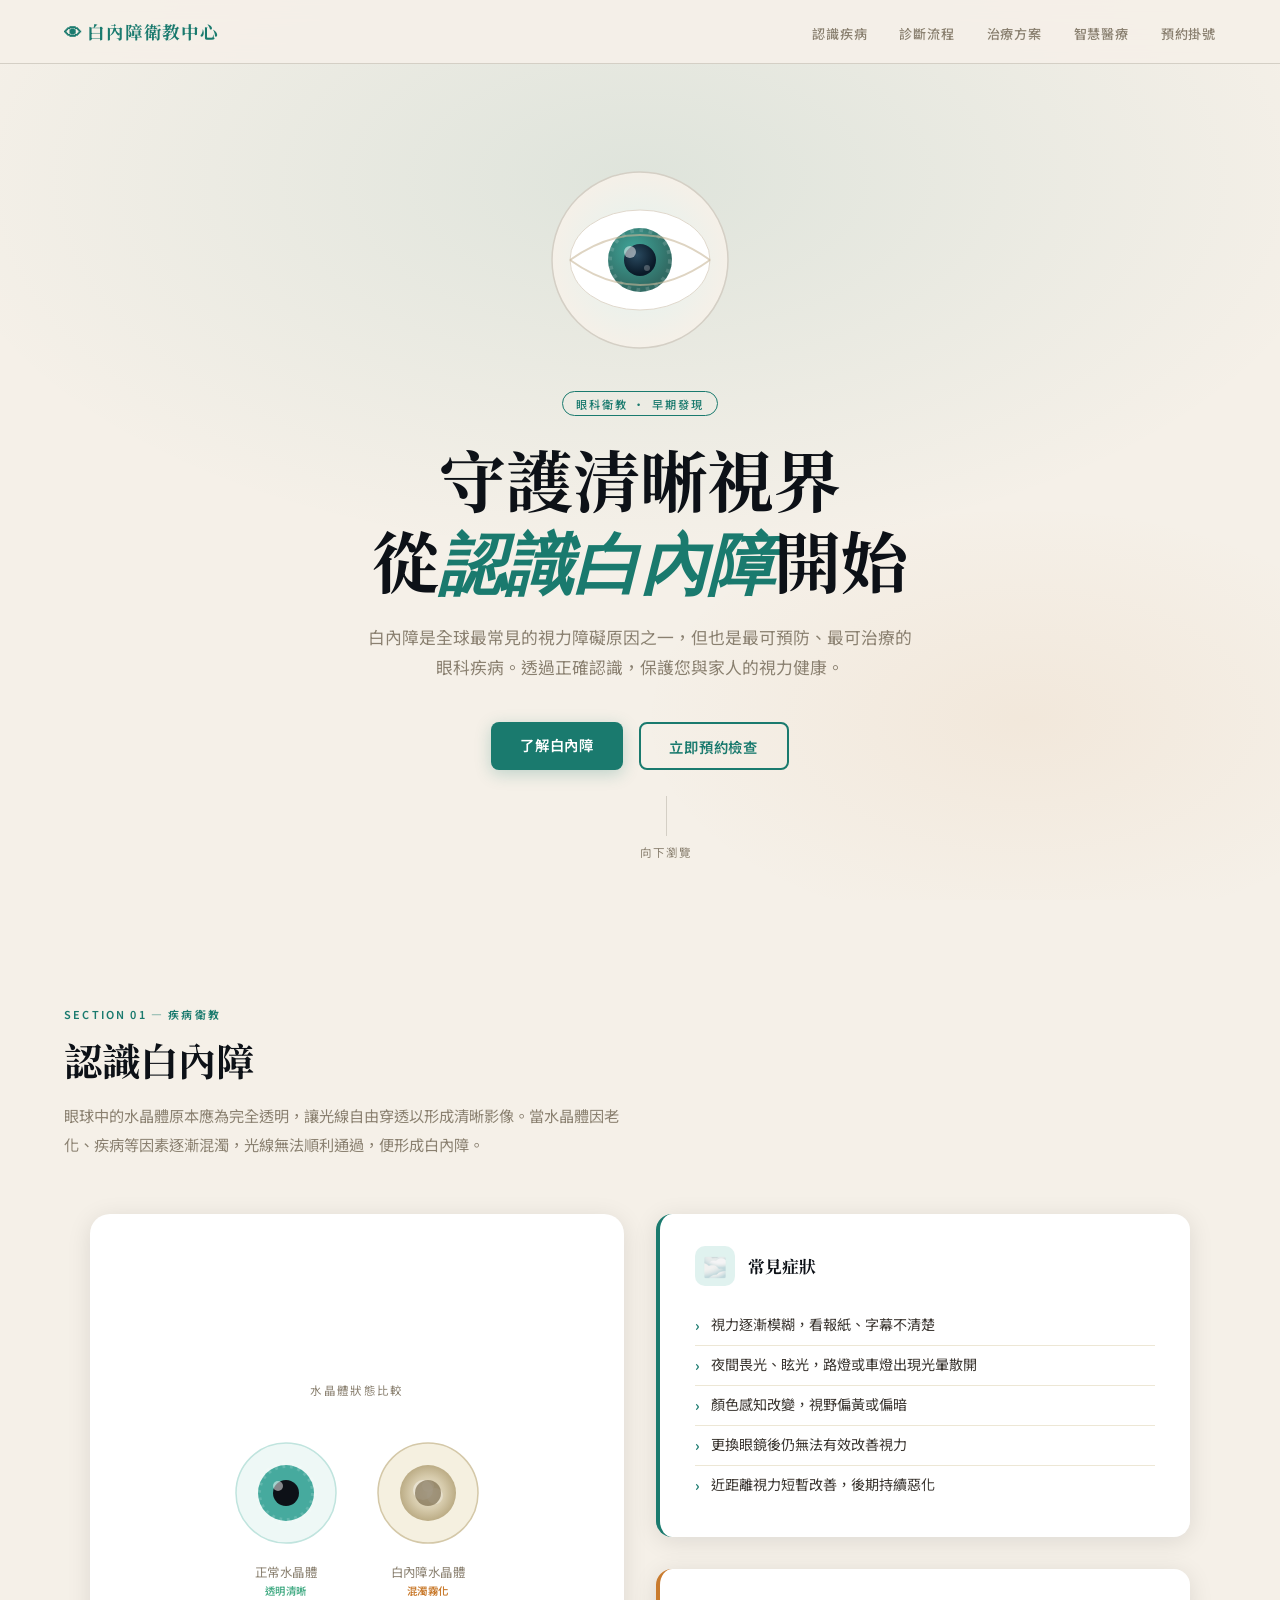
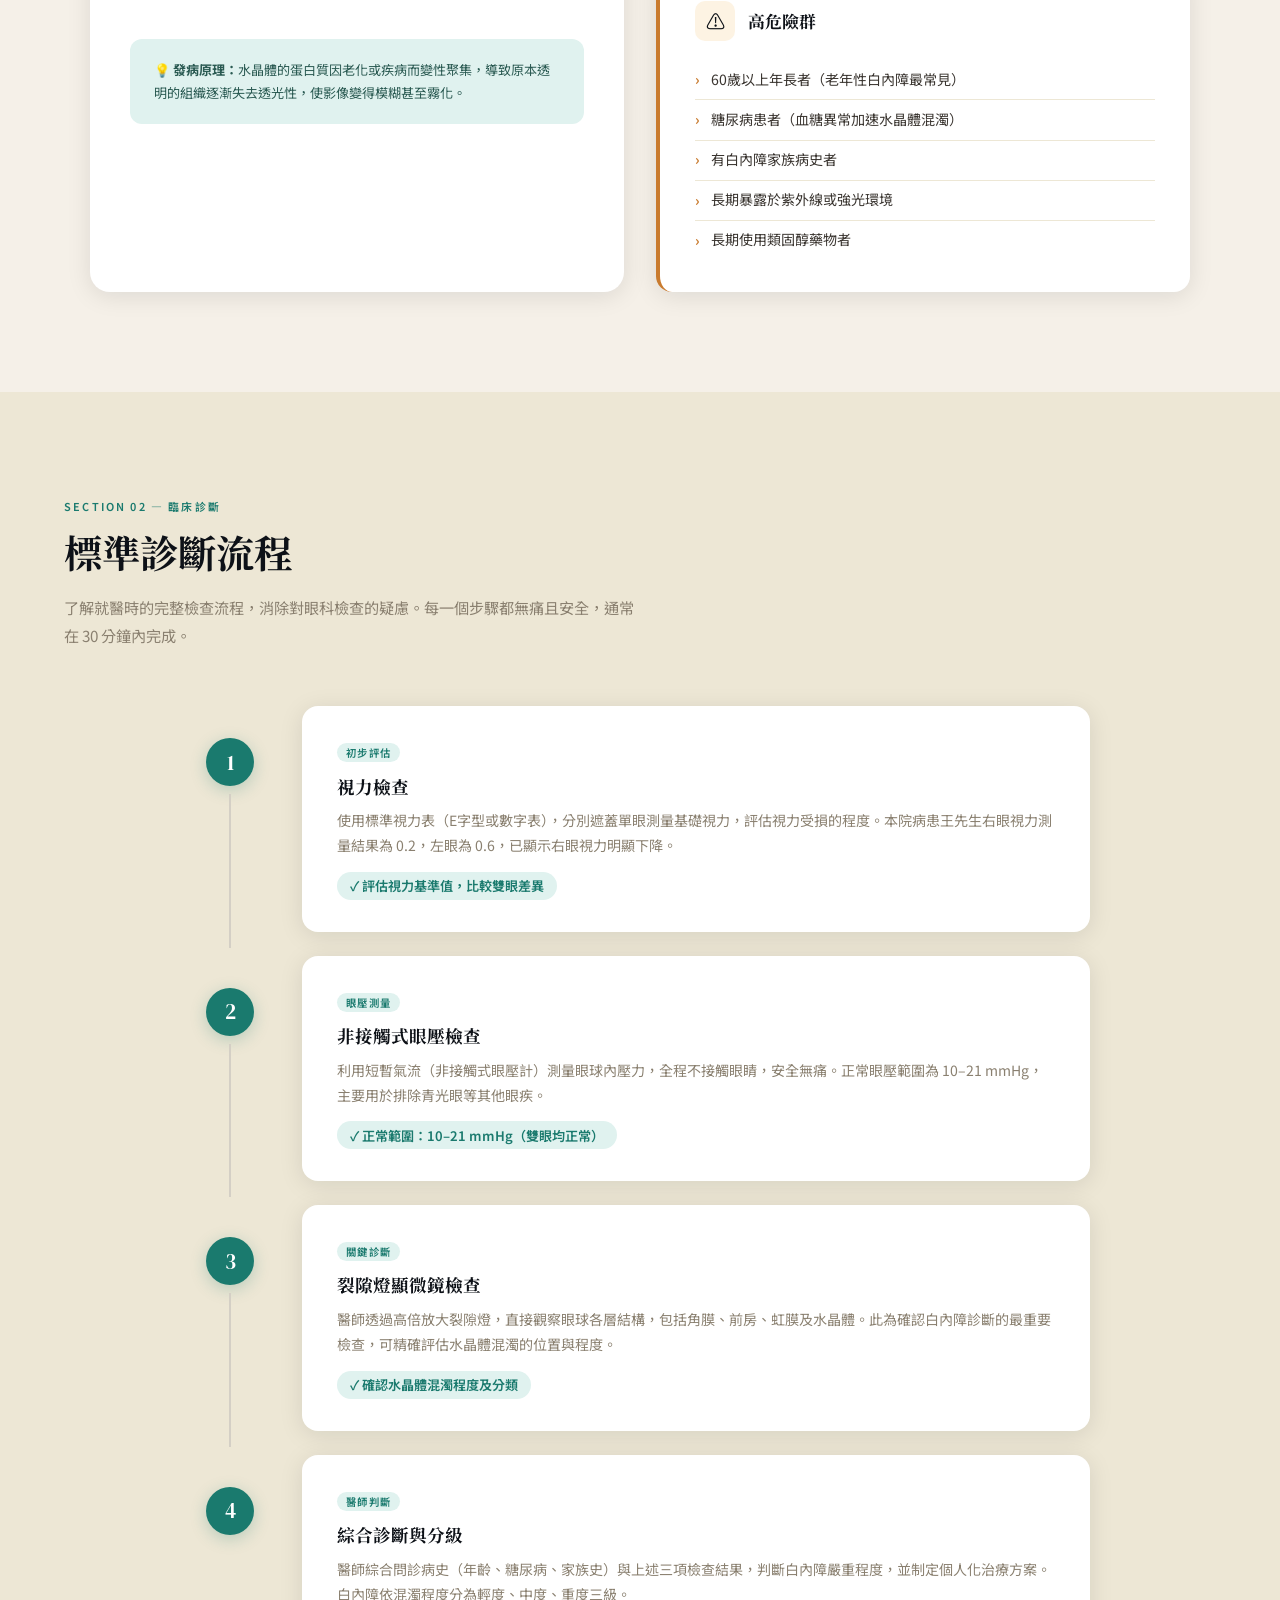
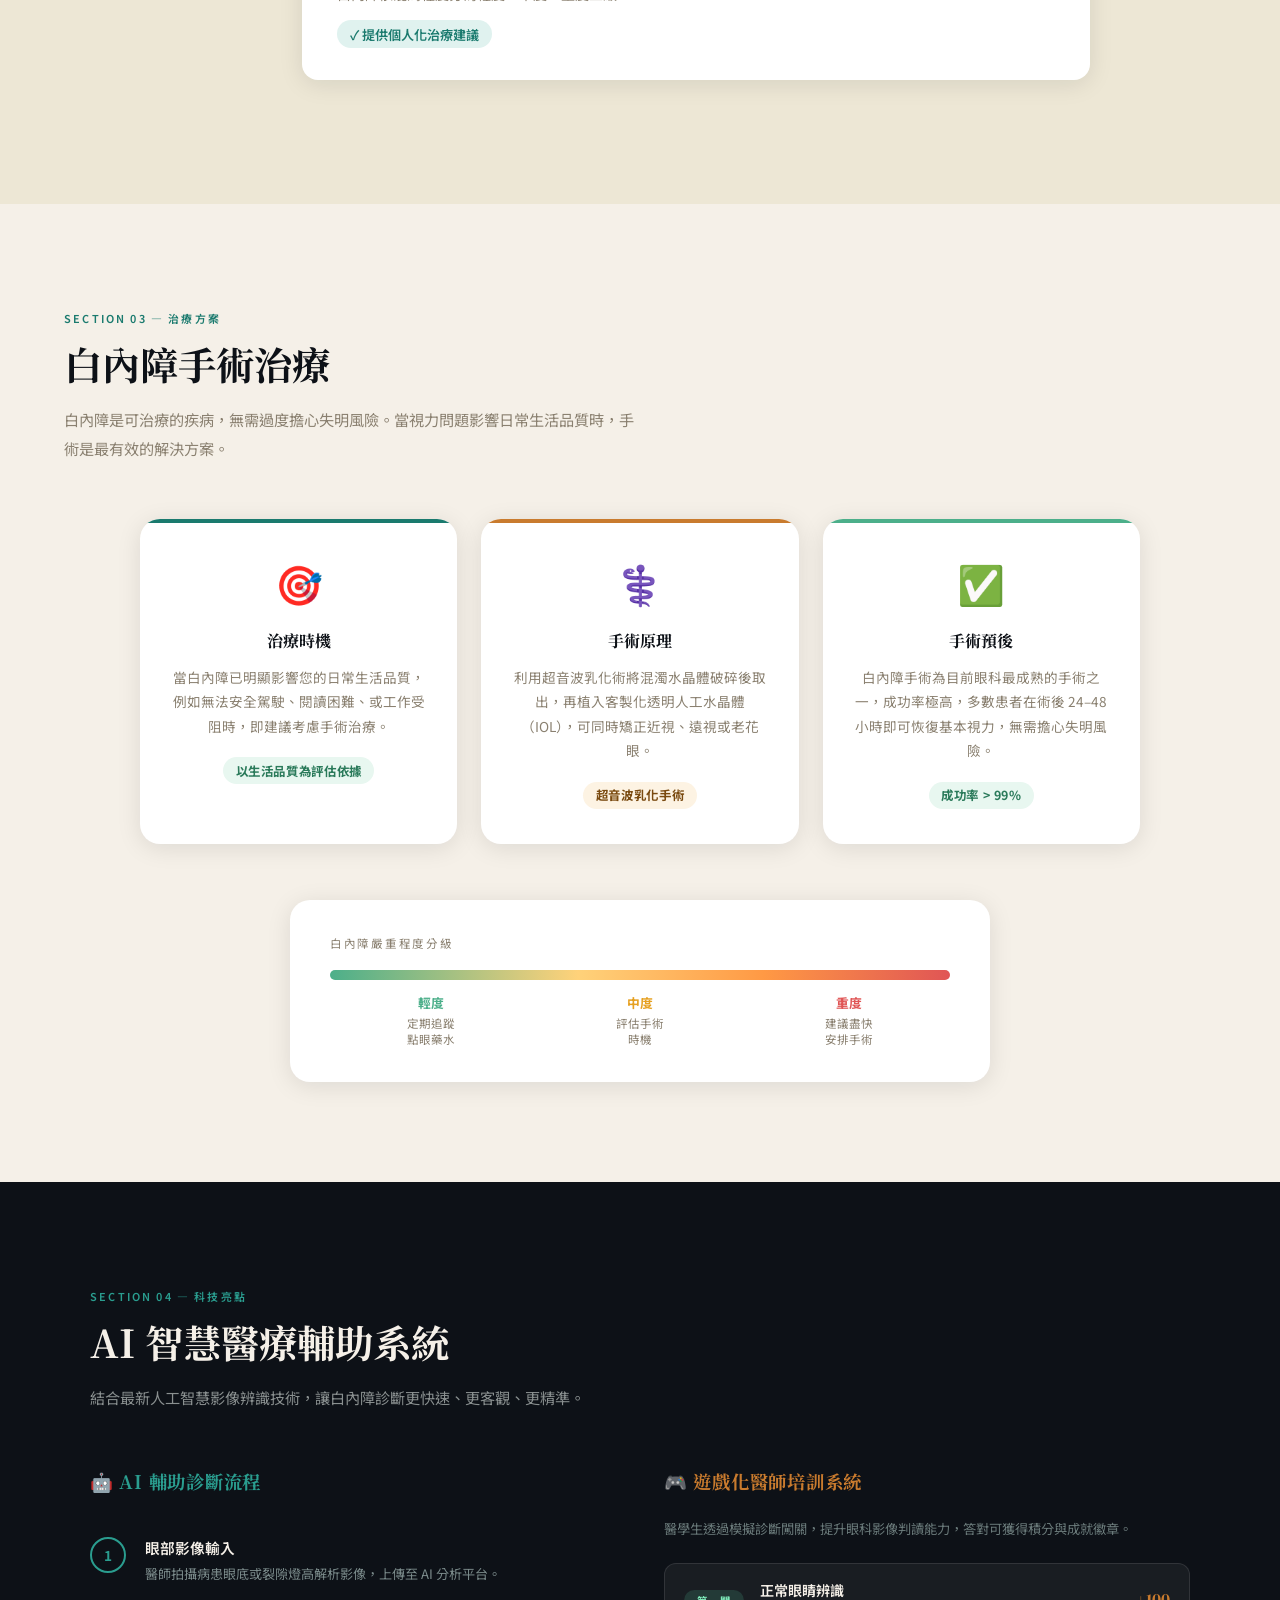
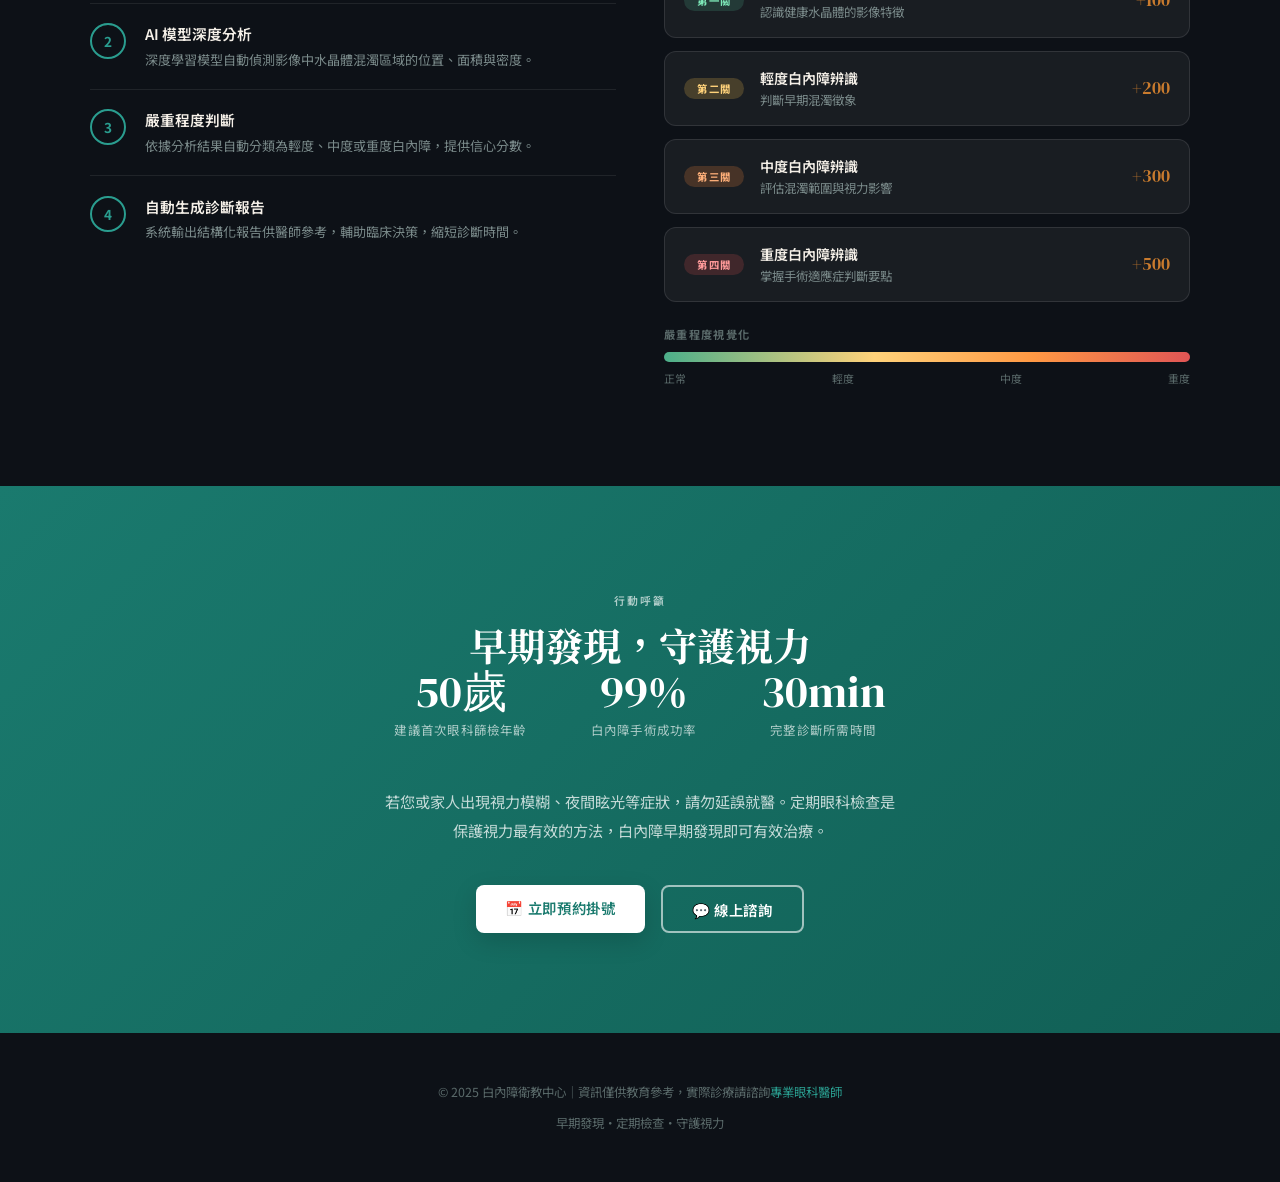
==== index.html @ 3c9b4378 "Create index.html" ====
<!DOCTYPE html>
<html lang="zh-TW">
<head>
<meta charset="UTF-8">
<meta name="viewport" content="width=device-width, initial-scale=1.0">
<title>白內障衛教中心 — 守護您的視界</title>
<link href="https://fonts.googleapis.com/css2?family=Noto+Serif+TC:wght@300;400;600;700&family=Noto+Sans+TC:wght@300;400;500;700&family=DM+Serif+Display:ital@0;1&display=swap" rel="stylesheet">
<style>
  :root {
    --ink: #0d1117;
    --paper: #f5f0e8;
    --cream: #ede7d5;
    --teal: #1a7a6e;
    --teal-light: #2a9d8f;
    --teal-pale: #e0f2ef;
    --amber: #c97b2e;
    --amber-pale: #fdf3e3;
    --red-soft: #c0392b;
    --gray-mid: #8a8070;
    --gray-light: #d4cfc5;
    --white: #ffffff;
    --shadow: 0 4px 24px rgba(13,17,23,0.10);
    --shadow-lg: 0 12px 48px rgba(13,17,23,0.14);
  }

  *, *::before, *::after { box-sizing: border-box; margin: 0; padding: 0; }

  html { scroll-behavior: smooth; }

  body {
    font-family: 'Noto Sans TC', sans-serif;
    background: var(--paper);
    color: var(--ink);
    overflow-x: hidden;
  }

  /* ─── NAV ─────────────────────────────── */
  nav {
    position: fixed; top: 0; left: 0; right: 0; z-index: 100;
    background: rgba(245,240,232,0.95);
    backdrop-filter: blur(12px);
    border-bottom: 1px solid var(--gray-light);
    padding: 0 5vw;
    display: flex; align-items: center; justify-content: space-between;
    height: 64px;
  }
  .nav-logo {
    font-family: 'Noto Serif TC', serif;
    font-size: 1.1rem; font-weight: 700;
    color: var(--teal);
    letter-spacing: 0.04em;
  }
  .nav-links { display: flex; gap: 2rem; list-style: none; }
  .nav-links a {
    font-size: 0.82rem; font-weight: 500;
    color: var(--gray-mid); text-decoration: none;
    letter-spacing: 0.06em;
    transition: color 0.2s;
  }
  .nav-links a:hover { color: var(--teal); }

  /* ─── HERO ─────────────────────────────── */
  .hero {
    min-height: 100vh;
    display: grid; place-items: center;
    text-align: center;
    padding: 120px 5vw 80px;
    position: relative;
    overflow: hidden;
  }
  .hero-bg {
    position: absolute; inset: 0;
    background:
      radial-gradient(ellipse 80% 60% at 50% 20%, rgba(26,122,110,0.10) 0%, transparent 70%),
      radial-gradient(ellipse 50% 40% at 80% 80%, rgba(201,123,46,0.07) 0%, transparent 60%);
  }
  .hero-eye {
    width: 180px; height: 180px;
    border-radius: 50%;
    margin: 0 auto 2.5rem;
    position: relative;
    animation: float 4s ease-in-out infinite;
  }
  .hero-eye svg { width: 100%; height: 100%; }
  @keyframes float {
    0%, 100% { transform: translateY(0); }
    50% { transform: translateY(-12px); }
  }
  .hero-tag {
    display: inline-block;
    font-size: 0.7rem; letter-spacing: 0.18em; font-weight: 500;
    color: var(--teal); text-transform: uppercase;
    border: 1px solid var(--teal);
    border-radius: 100px;
    padding: 0.3em 1.2em;
    margin-bottom: 1.4rem;
    animation: fadeUp 0.8s ease both;
  }
  .hero h1 {
    font-family: 'Noto Serif TC', serif;
    font-size: clamp(2.4rem, 6vw, 4.2rem);
    font-weight: 700; line-height: 1.2;
    color: var(--ink);
    animation: fadeUp 0.9s 0.1s ease both;
    margin-bottom: 1rem;
  }
  .hero h1 em {
    font-style: italic;
    color: var(--teal);
    font-family: 'DM Serif Display', serif;
  }
  .hero p {
    max-width: 560px; margin: 0 auto 2.5rem;
    font-size: 1.05rem; color: var(--gray-mid); line-height: 1.8;
    animation: fadeUp 1s 0.2s ease both;
  }
  .hero-cta {
    display: flex; gap: 1rem; justify-content: center; flex-wrap: wrap;
    animation: fadeUp 1.1s 0.3s ease both;
  }
  .btn-primary {
    background: var(--teal); color: var(--white);
    padding: 0.8em 2em; border-radius: 8px;
    font-size: 0.9rem; font-weight: 600; letter-spacing: 0.05em;
    text-decoration: none; border: none; cursor: pointer;
    transition: background 0.2s, transform 0.2s, box-shadow 0.2s;
    box-shadow: 0 4px 16px rgba(26,122,110,0.25);
  }
  .btn-primary:hover { background: var(--teal-light); transform: translateY(-2px); box-shadow: 0 8px 24px rgba(26,122,110,0.30); }
  .btn-outline {
    background: transparent; color: var(--teal);
    padding: 0.8em 2em; border-radius: 8px;
    font-size: 0.9rem; font-weight: 600; letter-spacing: 0.05em;
    text-decoration: none; border: 2px solid var(--teal); cursor: pointer;
    transition: all 0.2s;
  }
  .btn-outline:hover { background: var(--teal-pale); }

  .hero-scroll {
    position: absolute; bottom: 2.5rem; left: 50%; transform: translateX(-50%);
    display: flex; flex-direction: column; align-items: center; gap: 0.5rem;
    color: var(--gray-mid); font-size: 0.72rem; letter-spacing: 0.1em;
    animation: fadeUp 1.2s 0.5s ease both;
  }
  .scroll-line {
    width: 1px; height: 40px; background: var(--gray-light);
    animation: scrollPulse 1.8s ease-in-out infinite;
  }
  @keyframes scrollPulse {
    0%, 100% { opacity: 0.3; }
    50% { opacity: 1; }
  }

  @keyframes fadeUp {
    from { opacity: 0; transform: translateY(24px); }
    to { opacity: 1; transform: translateY(0); }
  }

  /* ─── SECTIONS ─────────────────────────── */
  section { padding: 100px 5vw; }

  .section-header {
    margin-bottom: 3.5rem;
  }
  .section-eyebrow {
    display: inline-block;
    font-size: 0.68rem; letter-spacing: 0.2em; font-weight: 600;
    color: var(--teal); text-transform: uppercase;
    margin-bottom: 0.8rem;
  }
  .section-title {
    font-family: 'Noto Serif TC', serif;
    font-size: clamp(1.6rem, 3.5vw, 2.4rem);
    font-weight: 700; line-height: 1.3;
    color: var(--ink);
    margin-bottom: 1rem;
  }
  .section-desc {
    font-size: 0.95rem; color: var(--gray-mid); line-height: 1.9;
    max-width: 580px;
  }

  /* ─── 1. DISEASE EDUCATION ─────────────── */
  #disease { background: var(--paper); }
  
  .disease-grid {
    display: grid;
    grid-template-columns: 1fr 1fr;
    gap: 2rem;
    max-width: 1100px;
    margin: 0 auto;
  }

  .disease-visual {
    background: var(--white);
    border-radius: 20px;
    padding: 2.5rem;
    box-shadow: var(--shadow);
    display: flex; flex-direction: column;
    align-items: center; justify-content: center;
    text-align: center;
    grid-row: span 2;
  }
  .eye-comparison {
    display: flex; gap: 2rem; margin: 1.5rem 0;
    flex-wrap: wrap; justify-content: center;
  }
  .eye-item { text-align: center; }
  .eye-item p {
    font-size: 0.78rem; color: var(--gray-mid);
    margin-top: 0.6rem; letter-spacing: 0.04em;
  }

  .info-card {
    background: var(--white);
    border-radius: 16px;
    padding: 2rem 2.2rem;
    box-shadow: var(--shadow);
    border-left: 4px solid var(--teal);
  }
  .info-card.amber { border-left-color: var(--amber); }
  .info-card.red { border-left-color: #e06b6b; }

  .info-card-header {
    display: flex; align-items: center; gap: 0.8rem;
    margin-bottom: 1.2rem;
  }
  .info-icon {
    width: 40px; height: 40px; border-radius: 10px;
    display: grid; place-items: center;
    background: var(--teal-pale);
    font-size: 1.2rem;
    flex-shrink: 0;
  }
  .info-icon.amber { background: var(--amber-pale); }
  .info-icon.red { background: #fdeaea; }

  .info-card h3 {
    font-family: 'Noto Serif TC', serif;
    font-size: 1.05rem; font-weight: 700;
    color: var(--ink);
  }
  .info-list { list-style: none; }
  .info-list li {
    font-size: 0.88rem; line-height: 1.7; color: #3a3530;
    padding: 0.45rem 0;
    border-bottom: 1px solid var(--cream);
    display: flex; align-items: flex-start; gap: 0.7rem;
  }
  .info-list li:last-child { border-bottom: none; }
  .info-list li::before {
    content: '›';
    color: var(--teal); font-weight: 700; flex-shrink: 0; margin-top: 0.05rem;
  }
  .info-card.amber .info-list li::before { color: var(--amber); }
  .info-card.red .info-list li::before { color: #e06b6b; }

  /* ─── 2. DIAGNOSIS ─────────────────────── */
  #diagnosis { background: var(--cream); }

  .steps-container {
    max-width: 900px; margin: 0 auto;
    display: flex; flex-direction: column; gap: 0;
  }
  .step-row {
    display: grid; grid-template-columns: 80px 1fr;
    gap: 0 2rem; align-items: stretch;
  }
  .step-left {
    display: flex; flex-direction: column; align-items: center;
    padding-top: 2rem;
  }
  .step-num {
    width: 48px; height: 48px; border-radius: 50%;
    background: var(--teal); color: var(--white);
    font-family: 'DM Serif Display', serif;
    font-size: 1.3rem;
    display: grid; place-items: center;
    flex-shrink: 0;
    box-shadow: 0 4px 16px rgba(26,122,110,0.25);
  }
  .step-line {
    width: 2px; flex: 1;
    background: var(--gray-light);
    margin: 8px 0;
  }
  .step-row:last-child .step-line { display: none; }
  .step-content {
    background: var(--white);
    border-radius: 16px;
    padding: 2rem 2.2rem;
    margin-bottom: 1.5rem;
    box-shadow: var(--shadow);
    transition: transform 0.25s, box-shadow 0.25s;
  }
  .step-content:hover { transform: translateX(6px); box-shadow: var(--shadow-lg); }
  .step-tag {
    font-size: 0.65rem; letter-spacing: 0.15em; text-transform: uppercase;
    font-weight: 600; color: var(--teal);
    background: var(--teal-pale);
    padding: 0.2em 0.8em; border-radius: 100px;
    display: inline-block; margin-bottom: 0.7rem;
  }
  .step-content h3 {
    font-family: 'Noto Serif TC', serif;
    font-size: 1.1rem; font-weight: 700; margin-bottom: 0.6rem;
  }
  .step-content p {
    font-size: 0.88rem; color: var(--gray-mid); line-height: 1.8;
  }
  .step-result {
    display: inline-flex; align-items: center; gap: 0.5rem;
    margin-top: 0.8rem;
    font-size: 0.82rem; font-weight: 600;
    color: var(--teal);
    background: var(--teal-pale); padding: 0.35em 1em; border-radius: 100px;
  }

  /* ─── 3. TREATMENT ─────────────────────── */
  #treatment { background: var(--paper); }

  .treatment-grid {
    display: grid;
    grid-template-columns: 1fr 1fr 1fr;
    gap: 1.5rem;
    max-width: 1000px; margin: 0 auto;
  }
  .treat-card {
    background: var(--white);
    border-radius: 20px;
    padding: 2.2rem 2rem;
    box-shadow: var(--shadow);
    text-align: center;
    transition: transform 0.25s, box-shadow 0.25s;
    position: relative; overflow: hidden;
  }
  .treat-card::before {
    content: '';
    position: absolute; top: 0; left: 0; right: 0; height: 4px;
    background: var(--teal);
  }
  .treat-card:nth-child(2)::before { background: var(--amber); }
  .treat-card:nth-child(3)::before { background: #4caf8a; }
  .treat-card:hover { transform: translateY(-6px); box-shadow: var(--shadow-lg); }
  .treat-icon { font-size: 2.4rem; margin-bottom: 1.2rem; }
  .treat-card h3 {
    font-family: 'Noto Serif TC', serif;
    font-size: 1rem; font-weight: 700; margin-bottom: 0.8rem;
  }
  .treat-card p {
    font-size: 0.85rem; color: var(--gray-mid); line-height: 1.8;
  }
  .success-badge {
    display: inline-block;
    margin-top: 1.2rem;
    background: #e8f7f0; color: #2a7a5a;
    font-size: 0.78rem; font-weight: 700; letter-spacing: 0.05em;
    padding: 0.35em 1em; border-radius: 100px;
  }

  /* ─── 4. AI TECH ────────────────────────── */
  #ai { background: var(--ink); color: var(--paper); }
  #ai .section-eyebrow { color: var(--teal-light); }
  #ai .section-title { color: var(--paper); }
  #ai .section-desc { color: #8a9090; }

  .ai-layout {
    max-width: 1100px; margin: 0 auto;
    display: grid; grid-template-columns: 1fr 1fr; gap: 3rem; align-items: start;
  }

  .ai-flow { }
  .ai-flow h3 {
    font-family: 'Noto Serif TC', serif;
    font-size: 1.15rem; color: var(--teal-light);
    margin-bottom: 1.5rem; letter-spacing: 0.04em;
  }
  .flow-steps { display: flex; flex-direction: column; gap: 0; }
  .flow-step {
    display: flex; align-items: flex-start; gap: 1.2rem;
    padding: 1.2rem 0;
    border-bottom: 1px solid rgba(255,255,255,0.08);
    position: relative;
  }
  .flow-step:last-child { border-bottom: none; }
  .flow-num {
    width: 36px; height: 36px; border-radius: 50%;
    border: 2px solid var(--teal-light);
    color: var(--teal-light); font-weight: 700; font-size: 0.85rem;
    display: grid; place-items: center; flex-shrink: 0;
  }
  .flow-text h4 {
    font-size: 0.92rem; font-weight: 600; color: var(--paper);
    margin-bottom: 0.3rem;
  }
  .flow-text p {
    font-size: 0.82rem; color: #7a8a8a; line-height: 1.6;
  }

  .ai-game { }
  .ai-game h3 {
    font-family: 'Noto Serif TC', serif;
    font-size: 1.15rem; color: var(--amber);
    margin-bottom: 1.5rem; letter-spacing: 0.04em;
  }
  .game-levels {
    display: flex; flex-direction: column; gap: 0.8rem;
  }
  .game-level {
    display: flex; align-items: center; gap: 1rem;
    background: rgba(255,255,255,0.05);
    border: 1px solid rgba(255,255,255,0.10);
    border-radius: 12px; padding: 1rem 1.2rem;
    transition: background 0.2s, border-color 0.2s;
    cursor: default;
  }
  .game-level:hover { background: rgba(255,255,255,0.09); border-color: rgba(255,255,255,0.18); }
  .level-badge {
    font-size: 0.65rem; letter-spacing: 0.12em; text-transform: uppercase;
    font-weight: 700; padding: 0.3em 0.8em; border-radius: 100px;
    flex-shrink: 0; min-width: 60px; text-align: center;
  }
  .lv1 { background: rgba(76,175,138,0.2); color: #7de8b8; }
  .lv2 { background: rgba(255,200,80,0.2); color: #ffd27a; }
  .lv3 { background: rgba(255,140,60,0.2); color: #ffb07a; }
  .lv4 { background: rgba(220,80,80,0.2); color: #ff9a9a; }
  .level-info h4 {
    font-size: 0.88rem; font-weight: 600; color: var(--paper); margin-bottom: 0.2rem;
  }
  .level-info p { font-size: 0.78rem; color: #7a8a8a; }
  .level-score {
    margin-left: auto;
    font-family: 'DM Serif Display', serif;
    font-size: 1.1rem; color: var(--amber);
  }

  /* Severity bar visual */
  .severity-bar-wrap { margin-top: 1.5rem; }
  .severity-bar-wrap h4 {
    font-size: 0.78rem; letter-spacing: 0.12em; color: #6a7a7a;
    text-transform: uppercase; margin-bottom: 0.8rem;
  }
  .severity-bar {
    height: 10px; border-radius: 100px;
    background: linear-gradient(to right, #4caf8a 0%, #ffd27a 40%, #ff9944 70%, #e05555 100%);
    position: relative; margin-bottom: 0.5rem;
  }
  .severity-labels {
    display: flex; justify-content: space-between;
    font-size: 0.68rem; color: #5a6a6a;
  }

  /* ─── CTA ────────────────────────────────── */
  #cta {
    background: linear-gradient(135deg, var(--teal) 0%, #115f55 100%);
    color: var(--white); text-align: center;
    padding: 100px 5vw;
  }
  #cta .section-eyebrow { color: rgba(255,255,255,0.65); }
  #cta .section-title { color: var(--white); }
  #cta .section-title,
  #cta .section-header { margin-bottom: 0; text-align: center; }
  #cta p { color: rgba(255,255,255,0.75); margin: 1.2rem auto 2.5rem; max-width: 520px; line-height: 1.9; font-size: 0.95rem; }
  #cta .btn-primary { background: var(--white); color: var(--teal); box-shadow: 0 8px 24px rgba(0,0,0,0.15); }
  #cta .btn-primary:hover { background: var(--cream); transform: translateY(-3px); }
  #cta .btn-outline { border-color: rgba(255,255,255,0.6); color: var(--white); }
  #cta .btn-outline:hover { background: rgba(255,255,255,0.12); }

  .cta-stats {
    display: flex; justify-content: center; gap: 4rem;
    margin-bottom: 3rem; flex-wrap: wrap;
  }
  .stat { text-align: center; }
  .stat-num {
    font-family: 'DM Serif Display', serif;
    font-size: 2.8rem; line-height: 1;
    color: var(--white); margin-bottom: 0.4rem;
  }
  .stat-label { font-size: 0.78rem; letter-spacing: 0.1em; color: rgba(255,255,255,0.65); }

  /* ─── FOOTER ─────────────────────────────── */
  footer {
    background: var(--ink); color: #5a6a6a;
    padding: 3rem 5vw;
    text-align: center; font-size: 0.78rem; line-height: 1.8;
  }
  footer span { color: var(--teal-light); }

  /* ─── RESPONSIVE ─────────────────────────── */
  @media (max-width: 900px) {
    .disease-grid { grid-template-columns: 1fr; }
    .disease-visual { grid-row: span 1; }
    .treatment-grid { grid-template-columns: 1fr 1fr; }
    .ai-layout { grid-template-columns: 1fr; }
  }
  @media (max-width: 600px) {
    nav { padding: 0 4vw; }
    .nav-links { display: none; }
    section { padding: 70px 5vw; }
    .treatment-grid { grid-template-columns: 1fr; }
    .step-row { grid-template-columns: 56px 1fr; }
    .cta-stats { gap: 2.5rem; }
    .stat-num { font-size: 2.2rem; }
  }

  /* ─── SCROLL REVEAL ─────────────────────── */
  .reveal {
    opacity: 0; transform: translateY(30px);
    transition: opacity 0.7s ease, transform 0.7s ease;
  }
  .reveal.visible { opacity: 1; transform: translateY(0); }
  .reveal-delay-1 { transition-delay: 0.1s; }
  .reveal-delay-2 { transition-delay: 0.2s; }
  .reveal-delay-3 { transition-delay: 0.3s; }
  .reveal-delay-4 { transition-delay: 0.4s; }
</style>
</head>
<body>

<!-- NAV -->
<nav>
  <div class="nav-logo">👁 白內障衛教中心</div>
  <ul class="nav-links">
    <li><a href="#disease">認識疾病</a></li>
    <li><a href="#diagnosis">診斷流程</a></li>
    <li><a href="#treatment">治療方案</a></li>
    <li><a href="#ai">智慧醫療</a></li>
    <li><a href="#cta">預約掛號</a></li>
  </ul>
</nav>

<!-- HERO -->
<section class="hero" id="home">
  <div class="hero-bg"></div>
  <div style="position:relative; z-index:1;">
    <div class="hero-eye">
      <svg viewBox="0 0 180 180" xmlns="http://www.w3.org/2000/svg">
        <defs>
          <radialGradient id="eyeGlow" cx="50%" cy="50%" r="50%">
            <stop offset="0%" stop-color="#e0f2ef"/>
            <stop offset="100%" stop-color="#f5f0e8"/>
          </radialGradient>
          <radialGradient id="pupilGrad" cx="40%" cy="35%" r="60%">
            <stop offset="0%" stop-color="#2a4a60"/>
            <stop offset="100%" stop-color="#0a1a28"/>
          </radialGradient>
          <radialGradient id="irisGrad" cx="40%" cy="35%" r="60%">
            <stop offset="0%" stop-color="#2a9d8f"/>
            <stop offset="100%" stop-color="#1a5a52"/>
          </radialGradient>
          <filter id="softBlur"><feGaussianBlur in="SourceGraphic" stdDeviation="2"/></filter>
        </defs>
        <circle cx="90" cy="90" r="88" fill="url(#eyeGlow)" stroke="#d4cfc5" stroke-width="1.5"/>
        <ellipse cx="90" cy="90" rx="70" ry="50" fill="white" stroke="#e0d8cc" stroke-width="1"/>
        <!-- iris -->
        <circle cx="90" cy="90" r="32" fill="url(#irisGrad)" opacity="0.9"/>
        <!-- iris detail -->
        <circle cx="90" cy="90" r="32" fill="none" stroke="rgba(255,255,255,0.15)" stroke-width="8" stroke-dasharray="4 6"/>
        <!-- pupil -->
        <circle cx="90" cy="90" r="16" fill="url(#pupilGrad)"/>
        <!-- highlight -->
        <circle cx="80" cy="82" r="6" fill="white" opacity="0.5"/>
        <circle cx="97" cy="98" r="3" fill="white" opacity="0.25"/>
        <!-- eyelid lines -->
        <path d="M20 90 Q90 40 160 90" fill="none" stroke="#c8b89a" stroke-width="2" opacity="0.6"/>
        <path d="M20 90 Q90 140 160 90" fill="none" stroke="#c8b89a" stroke-width="2" opacity="0.6"/>
      </svg>
    </div>
    <div class="hero-tag">眼科衛教 · 早期發現</div>
    <h1>守護清晰視界<br>從<em>認識白內障</em>開始</h1>
    <p>白內障是全球最常見的視力障礙原因之一，但也是最可預防、最可治療的眼科疾病。透過正確認識，保護您與家人的視力健康。</p>
    <div class="hero-cta">
      <a href="#disease" class="btn-primary">了解白內障</a>
      <a href="#cta" class="btn-outline">立即預約檢查</a>
    </div>
  </div>
  <div class="hero-scroll">
    <div class="scroll-line"></div>
    <span>向下瀏覽</span>
  </div>
</section>

<!-- 1. DISEASE EDUCATION -->
<section id="disease">
  <div class="section-header reveal">
    <div class="section-eyebrow">Section 01 — 疾病衛教</div>
    <h2 class="section-title">認識白內障</h2>
    <p class="section-desc">眼球中的水晶體原本應為完全透明，讓光線自由穿透以形成清晰影像。當水晶體因老化、疾病等因素逐漸混濁，光線無法順利通過，便形成白內障。</p>
  </div>

  <div class="disease-grid">
    <!-- Visual -->
    <div class="disease-visual reveal">
      <p style="font-size:0.72rem;letter-spacing:0.12em;text-transform:uppercase;color:var(--gray-mid);margin-bottom:1rem;">水晶體狀態比較</p>
      <div class="eye-comparison">
        <!-- Normal eye -->
        <div class="eye-item">
          <svg width="110" height="110" viewBox="0 0 110 110" xmlns="http://www.w3.org/2000/svg">
            <circle cx="55" cy="55" r="50" fill="#eef8f6" stroke="#c0e4de" stroke-width="1.5"/>
            <circle cx="55" cy="55" r="28" fill="#2a9d8f" opacity="0.85"/>
            <circle cx="55" cy="55" r="28" fill="none" stroke="rgba(255,255,255,0.15)" stroke-width="6" stroke-dasharray="3 5"/>
            <circle cx="55" cy="55" r="13" fill="#0d1117"/>
            <circle cx="47" cy="48" r="5" fill="white" opacity="0.5"/>
          </svg>
          <p>正常水晶體<br><small style="color:#4caf8a;font-weight:600;">透明清晰</small></p>
        </div>
        <!-- Cataract eye -->
        <div class="eye-item">
          <svg width="110" height="110" viewBox="0 0 110 110" xmlns="http://www.w3.org/2000/svg">
            <defs>
              <radialGradient id="catGrad" cx="50%" cy="50%" r="50%">
                <stop offset="0%" stop-color="#f0ead8"/>
                <stop offset="60%" stop-color="#d4c8a8"/>
                <stop offset="100%" stop-color="#b8a880"/>
              </radialGradient>
            </defs>
            <circle cx="55" cy="55" r="50" fill="#f5f0e0" stroke="#d4c8a8" stroke-width="1.5"/>
            <circle cx="55" cy="55" r="28" fill="url(#catGrad)" opacity="0.95"/>
            <!-- clouding texture -->
            <circle cx="50" cy="52" r="10" fill="white" opacity="0.4"/>
            <circle cx="62" cy="58" r="8" fill="white" opacity="0.3"/>
            <circle cx="55" cy="48" r="6" fill="white" opacity="0.35"/>
            <circle cx="55" cy="55" r="13" fill="#6a5a3a" opacity="0.6"/>
          </svg>
          <p>白內障水晶體<br><small style="color:#c97b2e;font-weight:600;">混濁霧化</small></p>
        </div>
      </div>
      <div style="background:var(--teal-pale);border-radius:12px;padding:1.2rem 1.5rem;margin-top:1rem;text-align:left;width:100%;">
        <p style="font-size:0.82rem;color:#2a5a52;line-height:1.8;">
          💡 <strong>發病原理：</strong>水晶體的蛋白質因老化或疾病而變性聚集，導致原本透明的組織逐漸失去透光性，使影像變得模糊甚至霧化。
        </p>
      </div>
    </div>

    <!-- Symptoms -->
    <div class="info-card reveal reveal-delay-1">
      <div class="info-card-header">
        <div class="info-icon">🌫️</div>
        <h3>常見症狀</h3>
      </div>
      <ul class="info-list">
        <li>視力逐漸模糊，看報紙、字幕不清楚</li>
        <li>夜間畏光、眩光，路燈或車燈出現光暈散開</li>
        <li>顏色感知改變，視野偏黃或偏暗</li>
        <li>更換眼鏡後仍無法有效改善視力</li>
        <li>近距離視力短暫改善，後期持續惡化</li>
      </ul>
    </div>

    <!-- Risk factors -->
    <div class="info-card amber reveal reveal-delay-2">
      <div class="info-card-header">
        <div class="info-icon amber">⚠️</div>
        <h3>高危險群</h3>
      </div>
      <ul class="info-list">
        <li>60歲以上年長者（老年性白內障最常見）</li>
        <li>糖尿病患者（血糖異常加速水晶體混濁）</li>
        <li>有白內障家族病史者</li>
        <li>長期暴露於紫外線或強光環境</li>
        <li>長期使用類固醇藥物者</li>
      </ul>
    </div>
  </div>
</section>

<!-- 2. DIAGNOSIS -->
<section id="diagnosis">
  <div class="section-header reveal">
    <div class="section-eyebrow">Section 02 — 臨床診斷</div>
    <h2 class="section-title">標準診斷流程</h2>
    <p class="section-desc">了解就醫時的完整檢查流程，消除對眼科檢查的疑慮。每一個步驟都無痛且安全，通常在 30 分鐘內完成。</p>
  </div>

  <div class="steps-container">
    <div class="step-row reveal">
      <div class="step-left">
        <div class="step-num">1</div>
        <div class="step-line"></div>
      </div>
      <div class="step-content">
        <span class="step-tag">初步評估</span>
        <h3>視力檢查</h3>
        <p>使用標準視力表（E字型或數字表），分別遮蓋單眼測量基礎視力，評估視力受損的程度。本院病患王先生右眼視力測量結果為 0.2，左眼為 0.6，已顯示右眼視力明顯下降。</p>
        <span class="step-result">✓ 評估視力基準值，比較雙眼差異</span>
      </div>
    </div>

    <div class="step-row reveal reveal-delay-1">
      <div class="step-left">
        <div class="step-num">2</div>
        <div class="step-line"></div>
      </div>
      <div class="step-content">
        <span class="step-tag">眼壓測量</span>
        <h3>非接觸式眼壓檢查</h3>
        <p>利用短暫氣流（非接觸式眼壓計）測量眼球內壓力，全程不接觸眼睛，安全無痛。正常眼壓範圍為 10–21 mmHg，主要用於排除青光眼等其他眼疾。</p>
        <span class="step-result">✓ 正常範圍：10–21 mmHg（雙眼均正常）</span>
      </div>
    </div>

    <div class="step-row reveal reveal-delay-2">
      <div class="step-left">
        <div class="step-num">3</div>
        <div class="step-line"></div>
      </div>
      <div class="step-content">
        <span class="step-tag">關鍵診斷</span>
        <h3>裂隙燈顯微鏡檢查</h3>
        <p>醫師透過高倍放大裂隙燈，直接觀察眼球各層結構，包括角膜、前房、虹膜及水晶體。此為確認白內障診斷的最重要檢查，可精確評估水晶體混濁的位置與程度。</p>
        <span class="step-result">✓ 確認水晶體混濁程度及分類</span>
      </div>
    </div>

    <div class="step-row reveal reveal-delay-3">
      <div class="step-left">
        <div class="step-num">4</div>
        <div class="step-line"></div>
      </div>
      <div class="step-content">
        <span class="step-tag">醫師判斷</span>
        <h3>綜合診斷與分級</h3>
        <p>醫師綜合問診病史（年齡、糖尿病、家族史）與上述三項檢查結果，判斷白內障嚴重程度，並制定個人化治療方案。白內障依混濁程度分為輕度、中度、重度三級。</p>
        <span class="step-result">✓ 提供個人化治療建議</span>
      </div>
    </div>
  </div>
</section>

<!-- 3. TREATMENT -->
<section id="treatment">
  <div class="section-header reveal">
    <div class="section-eyebrow">Section 03 — 治療方案</div>
    <h2 class="section-title">白內障手術治療</h2>
    <p class="section-desc">白內障是可治療的疾病，無需過度擔心失明風險。當視力問題影響日常生活品質時，手術是最有效的解決方案。</p>
  </div>

  <div class="treatment-grid">
    <div class="treat-card reveal">
      <div class="treat-icon">🎯</div>
      <h3>治療時機</h3>
      <p>當白內障已明顯影響您的日常生活品質，例如無法安全駕駛、閱讀困難、或工作受阻時，即建議考慮手術治療。</p>
      <div class="success-badge">以生活品質為評估依據</div>
    </div>

    <div class="treat-card reveal reveal-delay-1">
      <div class="treat-icon">⚕️</div>
      <h3>手術原理</h3>
      <p>利用超音波乳化術將混濁水晶體破碎後取出，再植入客製化透明人工水晶體（IOL），可同時矯正近視、遠視或老花眼。</p>
      <div class="success-badge" style="background:#fdf3e3;color:#7a4a10;">超音波乳化手術</div>
    </div>

    <div class="treat-card reveal reveal-delay-2">
      <div class="treat-icon">✅</div>
      <h3>手術預後</h3>
      <p>白內障手術為目前眼科最成熟的手術之一，成功率極高，多數患者在術後 24–48 小時即可恢復基本視力，無需擔心失明風險。</p>
      <div class="success-badge">成功率 > 99%</div>
    </div>
  </div>

  <!-- Severity Scale -->
  <div style="max-width:700px;margin:3.5rem auto 0;background:var(--white);border-radius:20px;padding:2.2rem 2.5rem;box-shadow:var(--shadow);" class="reveal">
    <p style="font-size:0.72rem;letter-spacing:0.15em;text-transform:uppercase;color:var(--gray-mid);margin-bottom:1.2rem;">白內障嚴重程度分級</p>
    <div class="severity-bar"></div>
    <div style="display:flex;justify-content:space-between;margin-top:0.8rem;gap:0.5rem;">
      <div style="text-align:center;flex:1;">
        <div style="font-size:0.8rem;font-weight:700;color:#4caf8a;">輕度</div>
        <div style="font-size:0.72rem;color:var(--gray-mid);margin-top:0.2rem;">定期追蹤<br>點眼藥水</div>
      </div>
      <div style="text-align:center;flex:1;">
        <div style="font-size:0.8rem;font-weight:700;color:#e6a020;">中度</div>
        <div style="font-size:0.72rem;color:var(--gray-mid);margin-top:0.2rem;">評估手術<br>時機</div>
      </div>
      <div style="text-align:center;flex:1;">
        <div style="font-size:0.8rem;font-weight:700;color:#e05555;">重度</div>
        <div style="font-size:0.72rem;color:var(--gray-mid);margin-top:0.2rem;">建議盡快<br>安排手術</div>
      </div>
    </div>
  </div>
</section>

<!-- 4. AI TECH -->
<section id="ai">
  <div class="section-header reveal" style="max-width:1100px;margin:0 auto 3.5rem;">
    <div class="section-eyebrow">Section 04 — 科技亮點</div>
    <h2 class="section-title">AI 智慧醫療輔助系統</h2>
    <p class="section-desc">結合最新人工智慧影像辨識技術，讓白內障診斷更快速、更客觀、更精準。</p>
  </div>

  <div class="ai-layout">
    <!-- AI Flow -->
    <div class="ai-flow reveal">
      <h3>🤖 AI 輔助診斷流程</h3>
      <div class="flow-steps">
        <div class="flow-step">
          <div class="flow-num">1</div>
          <div class="flow-text">
            <h4>眼部影像輸入</h4>
            <p>醫師拍攝病患眼底或裂隙燈高解析影像，上傳至 AI 分析平台。</p>
          </div>
        </div>
        <div class="flow-step">
          <div class="flow-num">2</div>
          <div class="flow-text">
            <h4>AI 模型深度分析</h4>
            <p>深度學習模型自動偵測影像中水晶體混濁區域的位置、面積與密度。</p>
          </div>
        </div>
        <div class="flow-step">
          <div class="flow-num">3</div>
          <div class="flow-text">
            <h4>嚴重程度判斷</h4>
            <p>依據分析結果自動分類為輕度、中度或重度白內障，提供信心分數。</p>
          </div>
        </div>
        <div class="flow-step">
          <div class="flow-num">4</div>
          <div class="flow-text">
            <h4>自動生成診斷報告</h4>
            <p>系統輸出結構化報告供醫師參考，輔助臨床決策，縮短診斷時間。</p>
          </div>
        </div>
      </div>
    </div>

    <!-- Game Training -->
    <div class="ai-game reveal reveal-delay-2">
      <h3>🎮 遊戲化醫師培訓系統</h3>
      <p style="font-size:0.83rem;color:#6a7a7a;line-height:1.7;margin-bottom:1.4rem;">醫學生透過模擬診斷闖關，提升眼科影像判讀能力，答對可獲得積分與成就徽章。</p>
      <div class="game-levels">
        <div class="game-level">
          <span class="level-badge lv1">第一關</span>
          <div class="level-info">
            <h4>正常眼睛辨識</h4>
            <p>認識健康水晶體的影像特徵</p>
          </div>
          <div class="level-score">+100</div>
        </div>
        <div class="game-level">
          <span class="level-badge lv2">第二關</span>
          <div class="level-info">
            <h4>輕度白內障辨識</h4>
            <p>判斷早期混濁徵象</p>
          </div>
          <div class="level-score">+200</div>
        </div>
        <div class="game-level">
          <span class="level-badge lv3">第三關</span>
          <div class="level-info">
            <h4>中度白內障辨識</h4>
            <p>評估混濁範圍與視力影響</p>
          </div>
          <div class="level-score">+300</div>
        </div>
        <div class="game-level">
          <span class="level-badge lv4">第四關</span>
          <div class="level-info">
            <h4>重度白內障辨識</h4>
            <p>掌握手術適應症判斷要點</p>
          </div>
          <div class="level-score">+500</div>
        </div>
      </div>
      <div class="severity-bar-wrap" style="margin-top:1.5rem;">
        <h4 style="color:#5a6a6a;font-size:0.7rem;letter-spacing:0.12em;margin-bottom:0.6rem;">嚴重程度視覺化</h4>
        <div class="severity-bar"></div>
        <div class="severity-labels">
          <span>正常</span><span>輕度</span><span>中度</span><span>重度</span>
        </div>
      </div>
    </div>
  </div>
</section>

<!-- CTA -->
<section id="cta">
  <div class="section-header" style="text-align:center;">
    <div class="section-eyebrow">行動呼籲</div>
    <h2 class="section-title" style="color:white;">早期發現，守護視力</h2>
  </div>
  <div class="cta-stats">
    <div class="stat">
      <div class="stat-num">50歲</div>
      <div class="stat-label">建議首次眼科篩檢年齡</div>
    </div>
    <div class="stat">
      <div class="stat-num">99%</div>
      <div class="stat-label">白內障手術成功率</div>
    </div>
    <div class="stat">
      <div class="stat-num">30min</div>
      <div class="stat-label">完整診斷所需時間</div>
    </div>
  </div>
  <p>若您或家人出現視力模糊、夜間眩光等症狀，請勿延誤就醫。定期眼科檢查是保護視力最有效的方法，白內障早期發現即可有效治療。</p>
  <div class="hero-cta">
    <a href="#" class="btn-primary">📅 立即預約掛號</a>
    <a href="#" class="btn-outline">💬 線上諮詢</a>
  </div>
</section>

<!-- FOOTER -->
<footer>
  <p>© 2025 白內障衛教中心｜資訊僅供教育參考，實際診療請諮詢<span>專業眼科醫師</span></p>
  <p style="margin-top:0.5rem;">早期發現・定期檢查・守護視力</p>
</footer>

<script>
  // Scroll reveal
  const observer = new IntersectionObserver((entries) => {
    entries.forEach(e => {
      if (e.isIntersecting) {
        e.target.classList.add('visible');
      }
    });
  }, { threshold: 0.12 });
  document.querySelectorAll('.reveal').forEach(el => observer.observe(el));
</script>
</body>
</html>
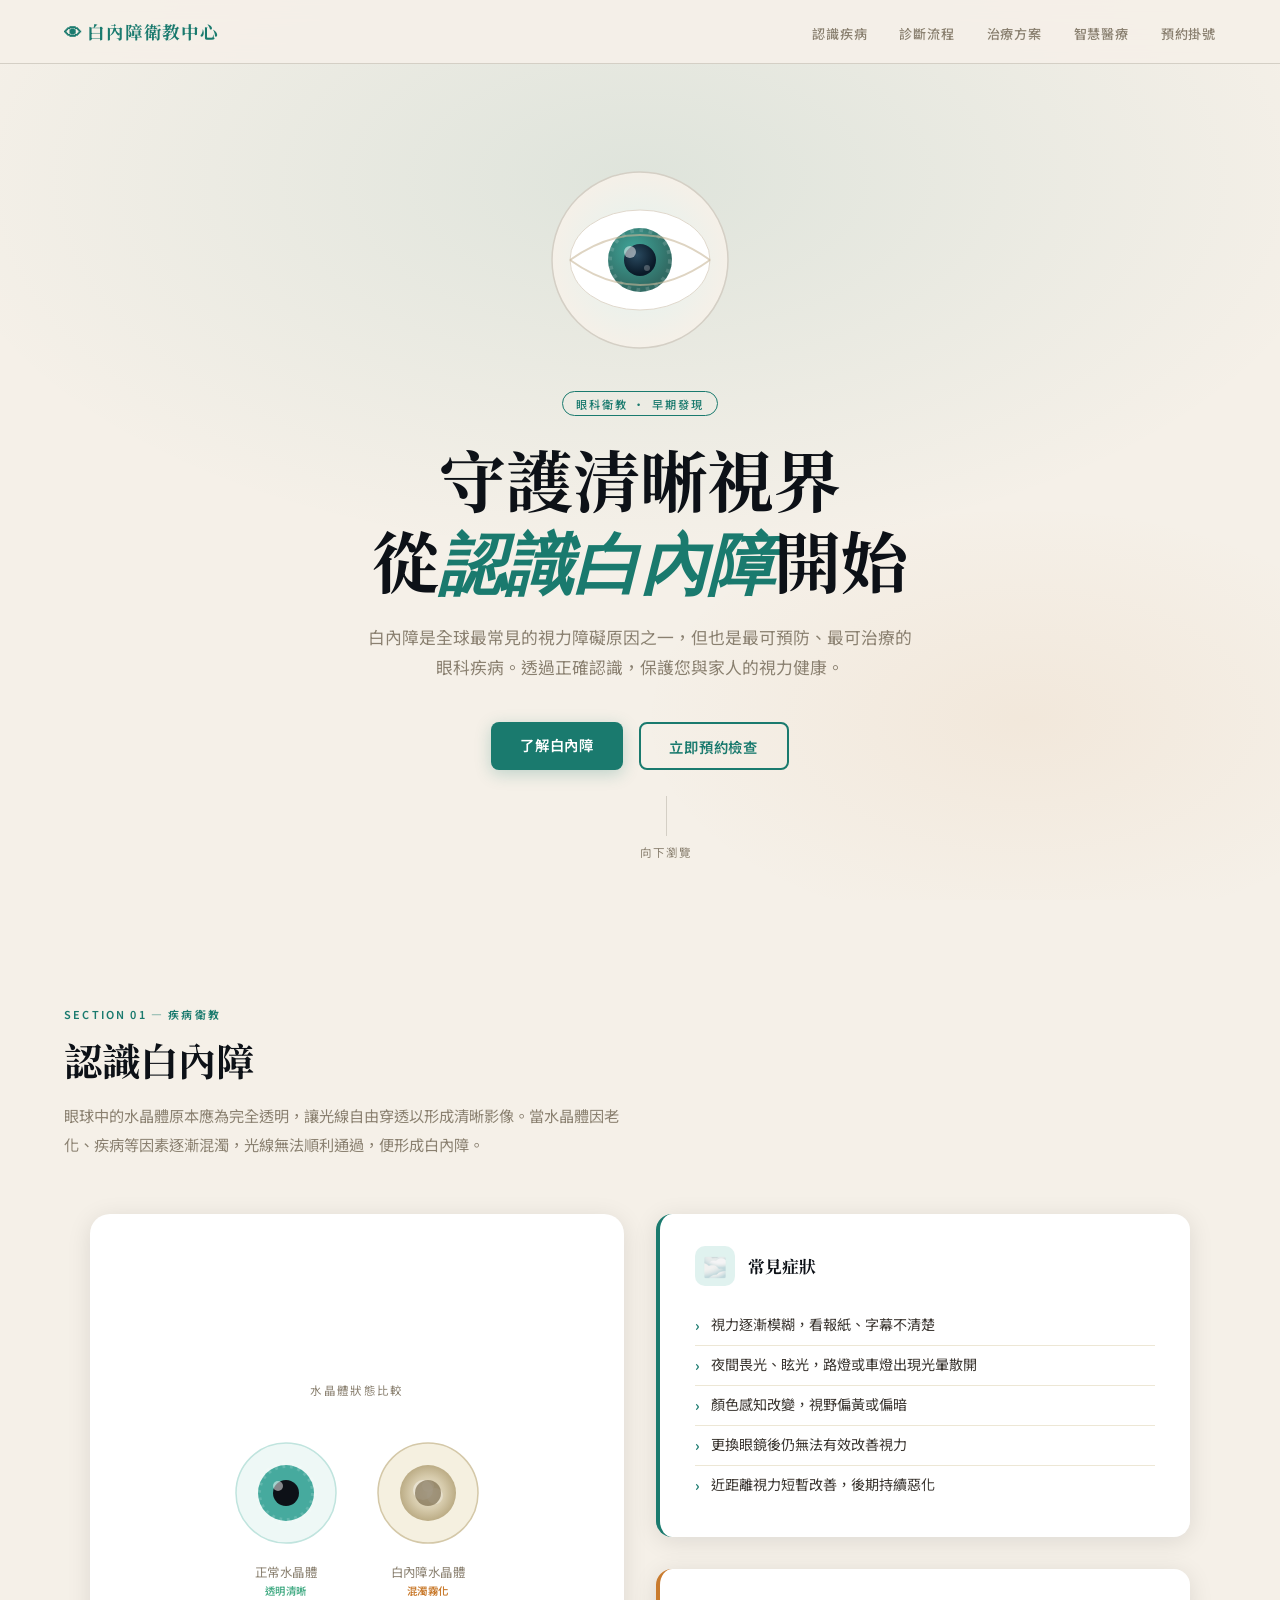
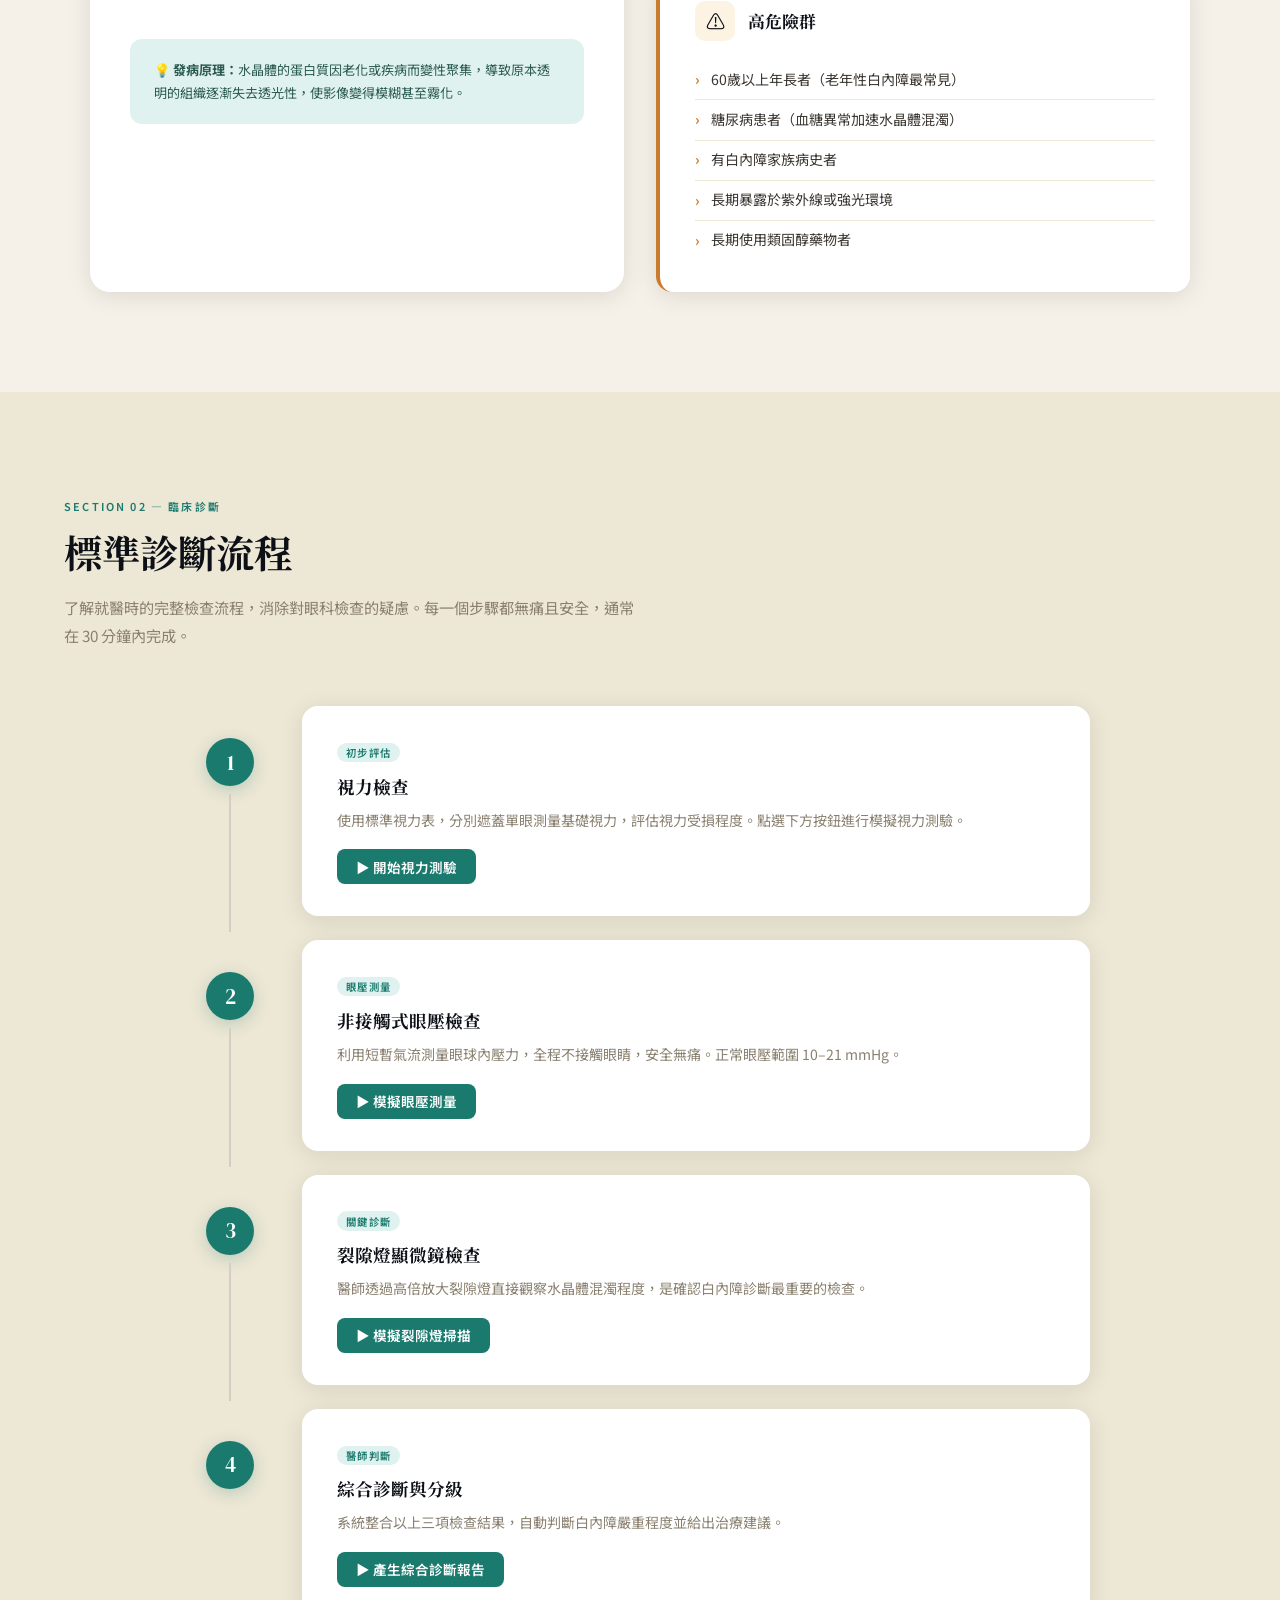
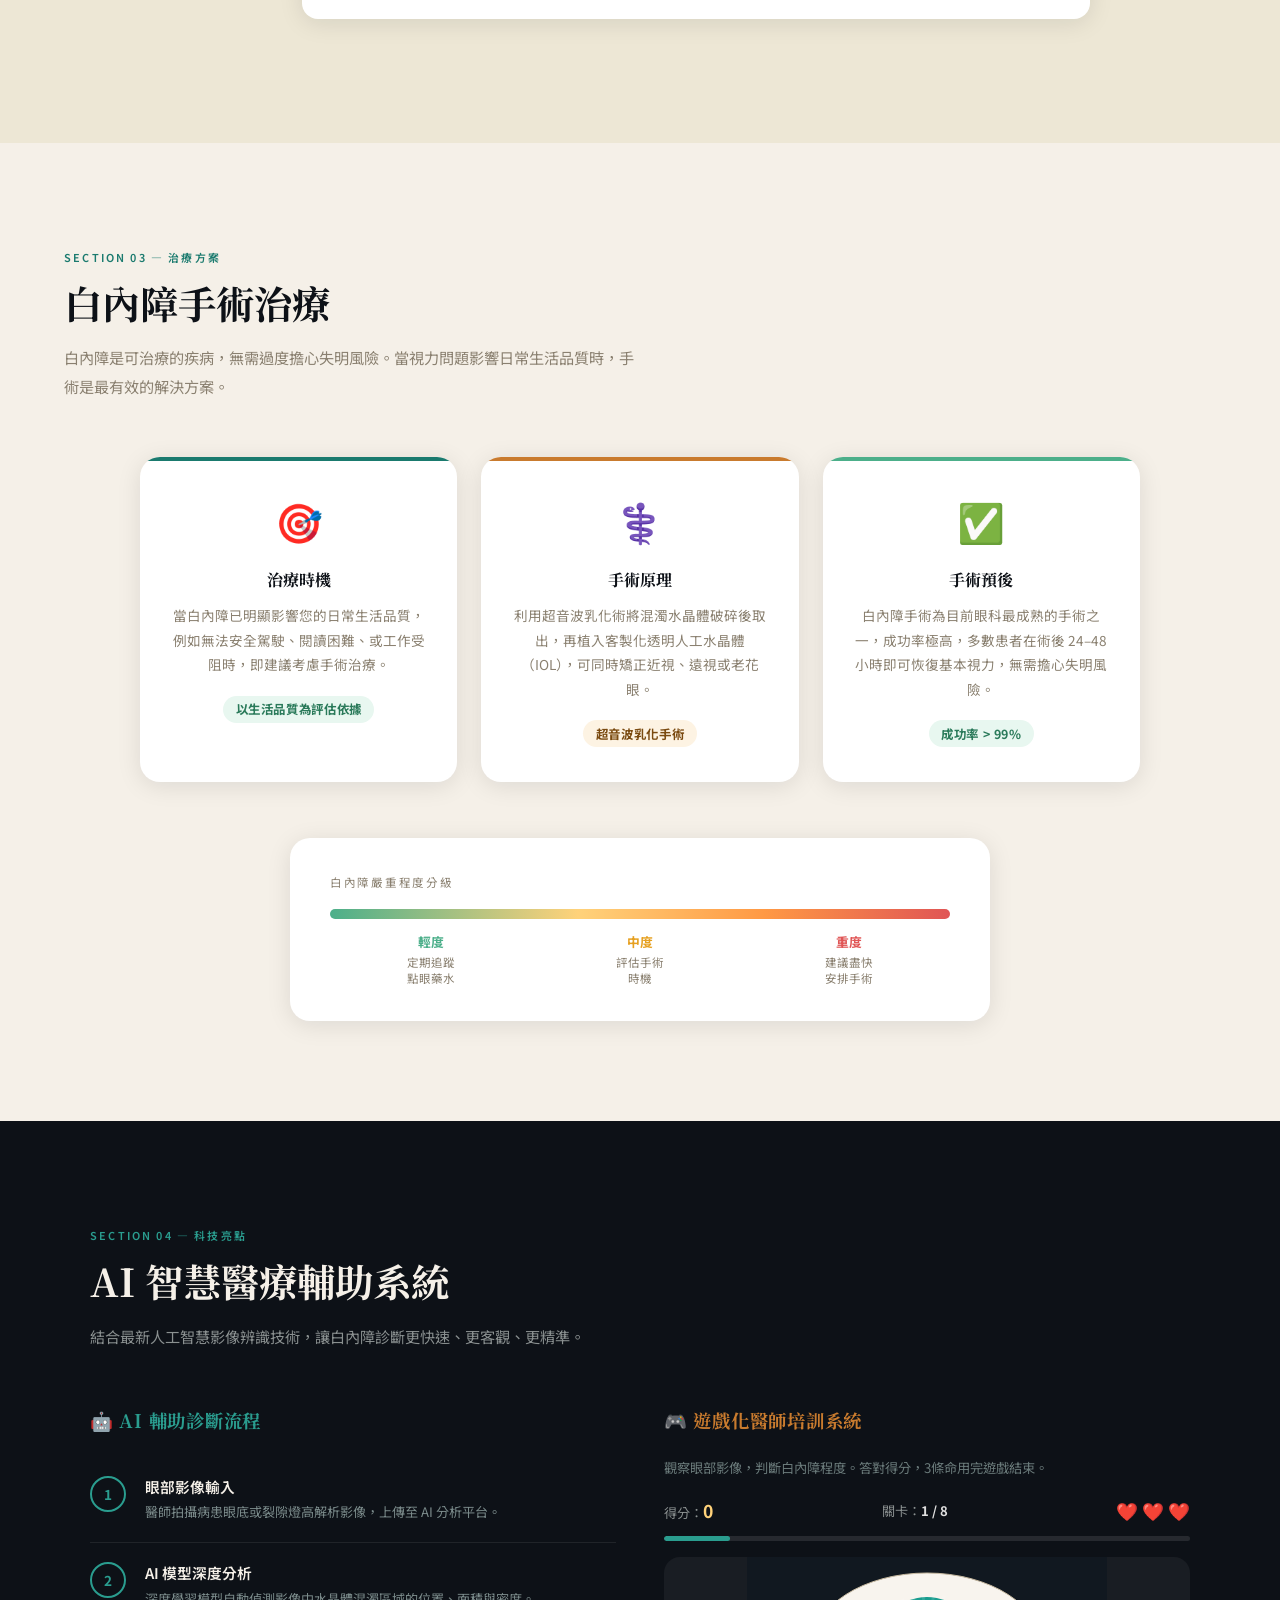
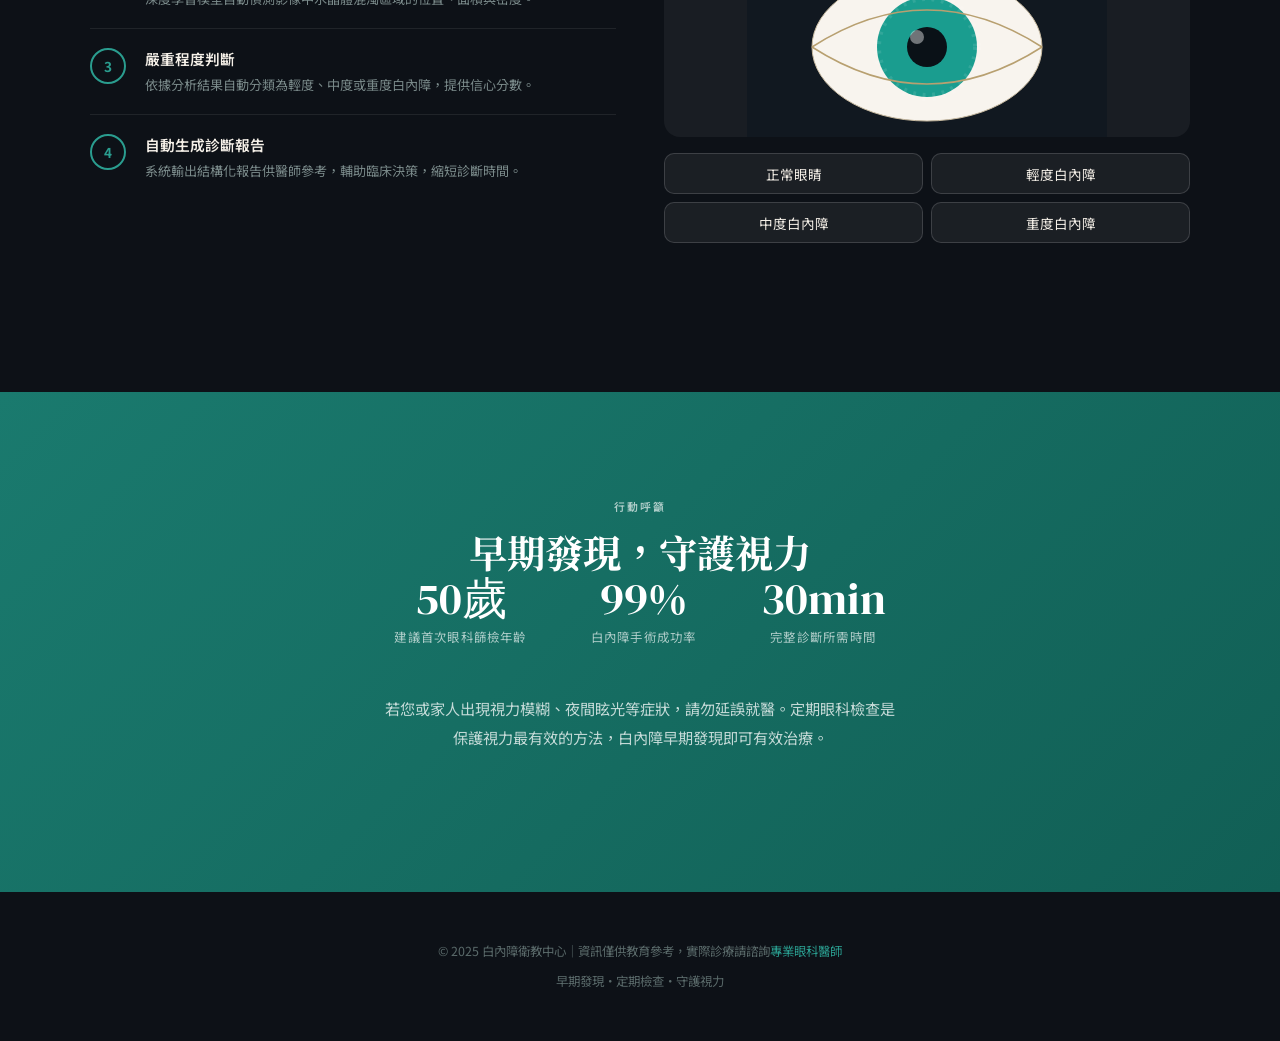
==== commit 0478b7d8: "Update index.html" ====
--- a/index.html
+++ b/index.html
@@ -503,7 +503,118 @@
     .stat-num { font-size: 2.2rem; }
   }
 
-  /* ─── SCROLL REVEAL ─────────────────────── */
+  /* ─── STEP INTERACTIVE ──────────────────── */
+  .step-btn {
+    display: inline-block; margin-top: 1rem;
+    background: var(--teal); color: var(--white);
+    border: none; border-radius: 8px;
+    padding: 0.55em 1.4em; font-size: 0.85rem; font-weight: 600;
+    cursor: pointer; transition: background 0.2s, transform 0.15s;
+    font-family: 'Noto Sans TC', sans-serif;
+  }
+  .step-btn:hover { background: var(--teal-light); transform: translateY(-1px); }
+  .step-btn:disabled { background: var(--gray-light); color: var(--gray-mid); cursor: default; transform: none; }
+  .step-btn.done { background: #4caf8a; }
+
+  .step-result-box {
+    margin-top: 1rem;
+    background: var(--teal-pale);
+    border-left: 3px solid var(--teal);
+    border-radius: 0 10px 10px 0;
+    padding: 0.8rem 1rem;
+    font-size: 0.84rem; line-height: 1.7; color: #1a4a42;
+  }
+  .step-result-box.warn { background: #fdf3e3; border-left-color: var(--amber); color: #5a3010; }
+  .step-result-box.danger { background: #fdeaea; border-left-color: #e06b6b; color: #5a1010; }
+
+  /* ─── MODAL ──────────────────────────────── */
+  .modal-overlay {
+    position: fixed; inset: 0; z-index: 200;
+    background: rgba(13,17,23,0.65);
+    display: flex; align-items: center; justify-content: center;
+    padding: 20px;
+    backdrop-filter: blur(4px);
+  }
+  .modal-box {
+    background: var(--white); border-radius: 20px;
+    width: 100%; max-width: 520px;
+    box-shadow: var(--shadow-lg);
+    overflow: hidden;
+    animation: modalIn 0.25s ease;
+  }
+  @keyframes modalIn {
+    from { opacity: 0; transform: scale(0.94) translateY(16px); }
+    to   { opacity: 1; transform: scale(1) translateY(0); }
+  }
+  .modal-header {
+    display: flex; justify-content: space-between; align-items: center;
+    padding: 1.2rem 1.5rem; border-bottom: 1px solid var(--cream);
+  }
+  .modal-header h3 { font-family: 'Noto Serif TC', serif; font-size: 1.1rem; }
+  .modal-close {
+    background: none; border: none; font-size: 1.1rem;
+    color: var(--gray-mid); cursor: pointer; padding: 4px 8px; border-radius: 6px;
+    transition: background 0.15s;
+  }
+  .modal-close:hover { background: var(--cream); }
+  .modal-body { padding: 1.4rem 1.5rem; }
+
+  /* vision modal */
+  .eye-select-row { display: flex; gap: 8px; margin-bottom: 1rem; }
+  .eye-btn {
+    padding: 0.4em 1.4em; border-radius: 8px;
+    border: 2px solid var(--gray-light); background: transparent;
+    font-size: 0.85rem; font-family: 'Noto Sans TC', sans-serif;
+    cursor: pointer; transition: all 0.15s; color: var(--ink);
+  }
+  .eye-btn.active { border-color: var(--teal); background: var(--teal-pale); color: var(--teal); font-weight: 600; }
+  .vm-chart {
+    background: var(--ink); border-radius: 12px;
+    padding: 1rem; text-align: center; margin-bottom: 1rem;
+  }
+  .vm-row {
+    display: flex; align-items: center; justify-content: center; gap: 6px;
+    padding: 4px 0; cursor: pointer; border-radius: 6px; transition: background 0.15s;
+  }
+  .vm-row:hover { background: rgba(255,255,255,0.08); }
+  .vm-row.selected { background: rgba(42,157,143,0.25); }
+  .vm-row.faded { opacity: 0.25; }
+  .vm-row span { color: white; font-weight: 600; }
+  .vm-ac { font-size: 10px !important; color: #8a9090 !important; width: 32px; text-align: right; font-weight: 400 !important; }
+  .vm-result-row {
+    display: flex; gap: 1rem; justify-content: center;
+  }
+  .vm-eye-result {
+    flex: 1; background: var(--cream); border-radius: 10px;
+    padding: 0.7rem; text-align: center;
+  }
+  .vm-eye-result span { display: block; font-size: 0.75rem; color: var(--gray-mid); margin-bottom: 4px; }
+  .vm-eye-result strong { font-size: 1.3rem; color: var(--teal); font-family: 'DM Serif Display', serif; }
+
+  /* pressure anim */
+  .puff-anim {
+    width: 80px; height: 80px; border-radius: 50%;
+    border: 2px solid var(--gray-light);
+    margin: 0 auto 1rem; display: flex; align-items: center; justify-content: center;
+    font-size: 2.2rem; transition: all 0.3s;
+  }
+  .puff-anim.active { border-color: var(--teal); transform: scale(1.15); background: var(--teal-pale); }
+
+  /* game choice buttons */
+  .g-choice {
+    padding: 0.7em; border-radius: 10px;
+    border: 1.5px solid rgba(255,255,255,0.15);
+    background: rgba(255,255,255,0.06);
+    color: var(--paper); font-size: 0.85rem;
+    font-family: 'Noto Sans TC', sans-serif;
+    cursor: pointer; transition: all 0.15s; text-align: center;
+  }
+  .g-choice:hover:not(:disabled) { background: rgba(255,255,255,0.12); border-color: rgba(255,255,255,0.3); }
+  .g-choice.correct { background: rgba(76,175,138,0.25); border-color: #4caf8a; color: #7de8b8; }
+  .g-choice.wrong { background: rgba(220,80,80,0.2); border-color: #e05555; color: #ff9a9a; }
+  .g-choice:disabled { cursor: not-allowed; }
+
+
   .reveal {
     opacity: 0; transform: translateY(30px);
     transition: opacity 0.7s ease, transform 0.7s ease;
@@ -673,59 +784,100 @@
   </div>
 
   <div class="steps-container">
+    <!-- Step 1: Vision -->
     <div class="step-row reveal">
       <div class="step-left">
         <div class="step-num">1</div>
         <div class="step-line"></div>
       </div>
-      <div class="step-content">
+      <div class="step-content" id="step1-card">
         <span class="step-tag">初步評估</span>
         <h3>視力檢查</h3>
-        <p>使用標準視力表（E字型或數字表），分別遮蓋單眼測量基礎視力，評估視力受損的程度。本院病患王先生右眼視力測量結果為 0.2，左眼為 0.6，已顯示右眼視力明顯下降。</p>
-        <span class="step-result">✓ 評估視力基準值，比較雙眼差異</span>
-      </div>
-    </div>
-
+        <p>使用標準視力表，分別遮蓋單眼測量基礎視力，評估視力受損程度。點選下方按鈕進行模擬視力測驗。</p>
+        <button class="step-btn" onclick="openVisionTest()">▶ 開始視力測驗</button>
+        <div id="vision-summary" class="step-result-box" style="display:none"></div>
+      </div>
+    </div>
+
+    <!-- Step 2: Pressure -->
     <div class="step-row reveal reveal-delay-1">
       <div class="step-left">
         <div class="step-num">2</div>
         <div class="step-line"></div>
       </div>
-      <div class="step-content">
+      <div class="step-content" id="step2-card">
         <span class="step-tag">眼壓測量</span>
         <h3>非接觸式眼壓檢查</h3>
-        <p>利用短暫氣流（非接觸式眼壓計）測量眼球內壓力，全程不接觸眼睛，安全無痛。正常眼壓範圍為 10–21 mmHg，主要用於排除青光眼等其他眼疾。</p>
-        <span class="step-result">✓ 正常範圍：10–21 mmHg（雙眼均正常）</span>
-      </div>
-    </div>
-
+        <p>利用短暫氣流測量眼球內壓力，全程不接觸眼睛，安全無痛。正常眼壓範圍 10–21 mmHg。</p>
+        <button class="step-btn" onclick="runPressure()">▶ 模擬眼壓測量</button>
+        <div id="pressure-summary" class="step-result-box" style="display:none"></div>
+      </div>
+    </div>
+
+    <!-- Step 3: Slit Lamp -->
     <div class="step-row reveal reveal-delay-2">
       <div class="step-left">
         <div class="step-num">3</div>
         <div class="step-line"></div>
       </div>
-      <div class="step-content">
+      <div class="step-content" id="step3-card">
         <span class="step-tag">關鍵診斷</span>
         <h3>裂隙燈顯微鏡檢查</h3>
-        <p>醫師透過高倍放大裂隙燈，直接觀察眼球各層結構，包括角膜、前房、虹膜及水晶體。此為確認白內障診斷的最重要檢查，可精確評估水晶體混濁的位置與程度。</p>
-        <span class="step-result">✓ 確認水晶體混濁程度及分類</span>
-      </div>
-    </div>
-
+        <p>醫師透過高倍放大裂隙燈直接觀察水晶體混濁程度，是確認白內障診斷最重要的檢查。</p>
+        <button class="step-btn" onclick="runSlitLamp()">▶ 模擬裂隙燈掃描</button>
+        <div id="slit-summary" class="step-result-box" style="display:none"></div>
+      </div>
+    </div>
+
+    <!-- Step 4: Final Diagnosis -->
     <div class="step-row reveal reveal-delay-3">
       <div class="step-left">
         <div class="step-num">4</div>
         <div class="step-line"></div>
       </div>
-      <div class="step-content">
+      <div class="step-content" id="step4-card">
         <span class="step-tag">醫師判斷</span>
         <h3>綜合診斷與分級</h3>
-        <p>醫師綜合問診病史（年齡、糖尿病、家族史）與上述三項檢查結果，判斷白內障嚴重程度，並制定個人化治療方案。白內障依混濁程度分為輕度、中度、重度三級。</p>
-        <span class="step-result">✓ 提供個人化治療建議</span>
+        <p>系統整合以上三項檢查結果，自動判斷白內障嚴重程度並給出治療建議。</p>
+        <button class="step-btn" onclick="runFinalDiag()">▶ 產生綜合診斷報告</button>
+        <div id="final-summary" class="step-result-box" style="display:none"></div>
       </div>
     </div>
   </div>
 </section>
+
+<!-- VISION MODAL -->
+<div id="vision-modal" class="modal-overlay" style="display:none" onclick="if(event.target===this)closeVision()">
+  <div class="modal-box">
+    <div class="modal-header">
+      <h3>視力測驗</h3>
+      <button class="modal-close" onclick="closeVision()">✕</button>
+    </div>
+    <div class="modal-body">
+      <div class="eye-select-row">
+        <button class="eye-btn active" id="vmbtn-right" onclick="vmSelectEye('right')">右眼</button>
+        <button class="eye-btn" id="vmbtn-left" onclick="vmSelectEye('left')">左眼</button>
+      </div>
+      <p style="font-size:0.82rem;color:var(--gray-mid);margin-bottom:1rem;">遮住另一眼，點選您能清楚辨識的最後一行。</p>
+      <div class="vm-chart" id="vm-chart">
+        <div class="vm-row" data-ac="0.05" onclick="vmClick(this)"><span class="vm-ac">0.05</span><span style="font-size:38px">E</span></div>
+        <div class="vm-row" data-ac="0.1"  onclick="vmClick(this)"><span class="vm-ac">0.1</span><span style="font-size:30px">F</span><span style="font-size:30px">P</span></div>
+        <div class="vm-row" data-ac="0.2"  onclick="vmClick(this)"><span class="vm-ac">0.2</span><span style="font-size:24px">T</span><span style="font-size:24px">O</span><span style="font-size:24px">Z</span></div>
+        <div class="vm-row" data-ac="0.3"  onclick="vmClick(this)"><span class="vm-ac">0.3</span><span style="font-size:20px">L</span><span style="font-size:20px">P</span><span style="font-size:20px">E</span><span style="font-size:20px">D</span></div>
+        <div class="vm-row" data-ac="0.4"  onclick="vmClick(this)"><span class="vm-ac">0.4</span><span style="font-size:16px">P</span><span style="font-size:16px">E</span><span style="font-size:16px">C</span><span style="font-size:16px">F</span><span style="font-size:16px">D</span></div>
+        <div class="vm-row" data-ac="0.5"  onclick="vmClick(this)"><span class="vm-ac">0.5</span><span style="font-size:14px">E</span><span style="font-size:14px">D</span><span style="font-size:14px">F</span><span style="font-size:14px">C</span><span style="font-size:14px">Z</span><span style="font-size:14px">P</span></div>
+        <div class="vm-row" data-ac="0.6"  onclick="vmClick(this)"><span class="vm-ac">0.6</span><span style="font-size:12px">F</span><span style="font-size:12px">E</span><span style="font-size:12px">L</span><span style="font-size:12px">O</span><span style="font-size:12px">P</span><span style="font-size:12px">Z</span><span style="font-size:12px">D</span></div>
+        <div class="vm-row" data-ac="0.8"  onclick="vmClick(this)"><span class="vm-ac">0.8</span><span style="font-size:10px">D</span><span style="font-size:10px">E</span><span style="font-size:10px">F</span><span style="font-size:10px">P</span><span style="font-size:10px">O</span><span style="font-size:10px">T</span><span style="font-size:10px">E</span><span style="font-size:10px">C</span></div>
+        <div class="vm-row" data-ac="1.0"  onclick="vmClick(this)"><span class="vm-ac">1.0</span><span style="font-size:9px">L</span><span style="font-size:9px">E</span><span style="font-size:9px">F</span><span style="font-size:9px">O</span><span style="font-size:9px">D</span><span style="font-size:9px">P</span><span style="font-size:9px">C</span><span style="font-size:9px">T</span></div>
+      </div>
+      <div class="vm-result-row">
+        <div class="vm-eye-result"><span>右眼</span><strong id="vm-right-val">—</strong></div>
+        <div class="vm-eye-result"><span>左眼</span><strong id="vm-left-val">—</strong></div>
+      </div>
+      <button class="step-btn" style="width:100%;margin-top:0.8rem" onclick="saveVision()">確認並儲存結果</button>
+    </div>
+  </div>
+</div>
 
 <!-- 3. TREATMENT -->
 <section id="treatment">
@@ -823,50 +975,36 @@
       </div>
     </div>
 
-    <!-- Game Training -->
-    <div class="ai-game reveal reveal-delay-2">
+    <!-- Game Training (real game) -->
+    <div class="ai-game reveal reveal-delay-2" id="game-area">
       <h3>🎮 遊戲化醫師培訓系統</h3>
-      <p style="font-size:0.83rem;color:#6a7a7a;line-height:1.7;margin-bottom:1.4rem;">醫學生透過模擬診斷闖關，提升眼科影像判讀能力，答對可獲得積分與成就徽章。</p>
-      <div class="game-levels">
-        <div class="game-level">
-          <span class="level-badge lv1">第一關</span>
-          <div class="level-info">
-            <h4>正常眼睛辨識</h4>
-            <p>認識健康水晶體的影像特徵</p>
-          </div>
-          <div class="level-score">+100</div>
-        </div>
-        <div class="game-level">
-          <span class="level-badge lv2">第二關</span>
-          <div class="level-info">
-            <h4>輕度白內障辨識</h4>
-            <p>判斷早期混濁徵象</p>
-          </div>
-          <div class="level-score">+200</div>
-        </div>
-        <div class="game-level">
-          <span class="level-badge lv3">第三關</span>
-          <div class="level-info">
-            <h4>中度白內障辨識</h4>
-            <p>評估混濁範圍與視力影響</p>
-          </div>
-          <div class="level-score">+300</div>
-        </div>
-        <div class="game-level">
-          <span class="level-badge lv4">第四關</span>
-          <div class="level-info">
-            <h4>重度白內障辨識</h4>
-            <p>掌握手術適應症判斷要點</p>
-          </div>
-          <div class="level-score">+500</div>
-        </div>
-      </div>
-      <div class="severity-bar-wrap" style="margin-top:1.5rem;">
-        <h4 style="color:#5a6a6a;font-size:0.7rem;letter-spacing:0.12em;margin-bottom:0.6rem;">嚴重程度視覺化</h4>
-        <div class="severity-bar"></div>
-        <div class="severity-labels">
-          <span>正常</span><span>輕度</span><span>中度</span><span>重度</span>
-        </div>
+      <p style="font-size:0.83rem;color:#6a7a7a;line-height:1.7;margin-bottom:1.2rem;">觀察眼部影像，判斷白內障程度。答對得分，3條命用完遊戲結束。</p>
+
+      <!-- scoreboard -->
+      <div style="display:flex;justify-content:space-between;align-items:center;margin-bottom:0.8rem;">
+        <div style="font-size:0.82rem;color:#8a9090;">得分：<strong id="g-score" style="color:#ffd27a;font-size:1.1rem;">0</strong></div>
+        <div style="font-size:0.82rem;color:#8a9090;">關卡：<strong id="g-level" style="color:#e0e0e0;">1 / 8</strong></div>
+        <div id="g-lives" style="display:flex;gap:4px;font-size:1.1rem;"></div>
+      </div>
+      <div style="height:5px;background:rgba(255,255,255,0.1);border-radius:100px;margin-bottom:1rem;overflow:hidden;">
+        <div id="g-progress" style="height:100%;background:#2a9d8f;border-radius:100px;transition:width 0.4s;width:12.5%"></div>
+      </div>
+
+      <!-- eye image -->
+      <div style="background:rgba(255,255,255,0.05);border-radius:16px;overflow:hidden;margin-bottom:1rem;height:180px;display:flex;align-items:center;justify-content:center;">
+        <canvas id="g-canvas" width="360" height="180"></canvas>
+      </div>
+
+      <!-- choices -->
+      <div id="g-choices" style="display:grid;grid-template-columns:1fr 1fr;gap:8px;margin-bottom:0.8rem;"></div>
+      <div id="g-feedback" style="min-height:36px;font-size:0.82rem;color:#8a9090;line-height:1.6;"></div>
+
+      <!-- game over -->
+      <div id="g-gameover" style="display:none;text-align:center;padding:1.5rem;background:rgba(255,255,255,0.06);border-radius:16px;">
+        <div style="font-size:1.5rem;margin-bottom:0.5rem;" id="go-emoji"></div>
+        <h4 id="go-title" style="color:var(--paper);margin-bottom:0.4rem;font-family:'Noto Serif TC',serif;"></h4>
+        <p id="go-desc" style="font-size:0.82rem;color:#8a9090;margin-bottom:1rem;"></p>
+        <button onclick="resetGame()" style="background:var(--teal);color:white;border:none;padding:0.6em 1.8em;border-radius:8px;font-size:0.88rem;cursor:pointer;">再玩一次</button>
       </div>
     </div>
   </div>
@@ -893,10 +1031,6 @@
     </div>
   </div>
   <p>若您或家人出現視力模糊、夜間眩光等症狀，請勿延誤就醫。定期眼科檢查是保護視力最有效的方法，白內障早期發現即可有效治療。</p>
-  <div class="hero-cta">
-    <a href="#" class="btn-primary">📅 立即預約掛號</a>
-    <a href="#" class="btn-outline">💬 線上諮詢</a>
-  </div>
 </section>
 
 <!-- FOOTER -->
@@ -906,15 +1040,343 @@
 </footer>
 
 <script>
-  // Scroll reveal
+  // ── Scroll reveal ──────────────────────────
   const observer = new IntersectionObserver((entries) => {
-    entries.forEach(e => {
-      if (e.isIntersecting) {
-        e.target.classList.add('visible');
-      }
-    });
+    entries.forEach(e => { if (e.isIntersecting) e.target.classList.add('visible'); });
   }, { threshold: 0.12 });
   document.querySelectorAll('.reveal').forEach(el => observer.observe(el));
+
+  // ── Shared diagnosis state ─────────────────
+  const diagState = { vision: null, pressure: null, slit: null };
+
+  // ══════════════════════════════════════════
+  // STEP 1 — Vision Test Modal
+  // ══════════════════════════════════════════
+  let vmEye = 'right';
+  const vmData = { right: null, left: null };
+
+  function openVisionTest() {
+    document.getElementById('vision-modal').style.display = 'flex';
+    vmEye = 'right';
+    vmData.right = null; vmData.left = null;
+    document.getElementById('vm-right-val').textContent = '—';
+    document.getElementById('vm-left-val').textContent = '—';
+    document.querySelectorAll('.vm-row').forEach(r => r.classList.remove('selected','faded'));
+  }
+  function closeVision() { document.getElementById('vision-modal').style.display = 'none'; }
+
+  function vmSelectEye(e) {
+    vmEye = e;
+    document.getElementById('vmbtn-right').classList.toggle('active', e === 'right');
+    document.getElementById('vmbtn-left').classList.toggle('active', e === 'left');
+    document.querySelectorAll('.vm-row').forEach(r => r.classList.remove('selected','faded'));
+  }
+
+  function vmClick(row) {
+    const ac = parseFloat(row.dataset.ac);
+    vmData[vmEye] = ac;
+    document.getElementById('vm-' + vmEye + '-val').textContent = ac.toFixed(2);
+    document.querySelectorAll('.vm-row').forEach(r => {
+      const rac = parseFloat(r.dataset.ac);
+      r.classList.toggle('selected', rac === ac);
+      r.classList.toggle('faded', rac > ac);
+      r.classList.remove(rac < ac ? 'faded' : '');
+      if (rac <= ac) r.classList.remove('faded');
+    });
+  }
+
+  function saveVision() {
+    if (!vmData.right && !vmData.left) { alert('請至少完成一眼的測試。'); return; }
+    diagState.vision = { ...vmData };
+    closeVision();
+
+    const rv = vmData.right, lv = vmData.left;
+    const worst = Math.min(rv ?? 1, lv ?? 1);
+    let cls = 'step-result-box', tag = '';
+    if (worst >= 0.8) { tag = '視力正常'; }
+    else if (worst >= 0.5) { tag = '輕度下降'; cls += ''; }
+    else if (worst >= 0.3) { tag = '中度下降'; cls += ' warn'; }
+    else { tag = '明顯下降'; cls += ' danger'; }
+
+    const box = document.getElementById('vision-summary');
+    box.className = cls;
+    box.innerHTML = `✓ 右眼：<strong>${rv ? rv.toFixed(2) : '未測'}</strong> ／ 左眼：<strong>${lv ? lv.toFixed(2) : '未測'}</strong>　→　${tag}`;
+    box.style.display = 'block';
+
+    const btn = document.querySelector('#step1-card .step-btn');
+    btn.textContent = '重新測驗'; btn.classList.add('done');
+  }
+
+  // ══════════════════════════════════════════
+  // STEP 2 — Eye Pressure
+  // ══════════════════════════════════════════
+  let puffRunning = false;
+  function runPressure() {
+    if (puffRunning) return;
+    puffRunning = true;
+    const btn = document.querySelector('#step2-card .step-btn');
+    btn.disabled = true; btn.textContent = '測量中…';
+
+    const msgs = ['請睜大眼睛…', '準備好了…', '噴氣！', '右眼完成，換左眼…', '噴氣！', '計算結果中…'];
+    let i = 0;
+    const tick = () => {
+      if (i >= msgs.length) { finishPressure(); return; }
+      btn.textContent = msgs[i++];
+      setTimeout(tick, i === 3 || i === 5 ? 900 : 650);
+    };
+    tick();
+  }
+
+  function finishPressure() {
+    const pr = Math.round(10 + Math.random() * 13);
+    const pl = Math.round(10 + Math.random() * 13);
+    diagState.pressure = { right: pr, left: pl };
+    puffRunning = false;
+
+    const abnormal = pr > 21 || pl > 21;
+    const box = document.getElementById('pressure-summary');
+    box.className = 'step-result-box' + (abnormal ? ' warn' : '');
+    box.innerHTML = `✓ 右眼：<strong>${pr} mmHg</strong> ／ 左眼：<strong>${pl} mmHg</strong>　→　${abnormal ? '⚠ 偏高，需進一步評估' : '雙眼正常範圍'}`;
+    box.style.display = 'block';
+
+    const btn = document.querySelector('#step2-card .step-btn');
+    btn.disabled = false; btn.textContent = '重新測量'; btn.classList.add('done');
+  }
+
+  // ══════════════════════════════════════════
+  // STEP 3 — Slit Lamp
+  // ══════════════════════════════════════════
+  const LAMP_GRADES = [
+    { grade: 'normal',   label: '正常',   score: 0, desc: '水晶體清澈透明，無混濁跡象。' },
+    { grade: 'mild',     label: '輕度混濁', score: 1, desc: '邊緣可見細小混濁點，核心仍透明，對日常視力影響有限。' },
+    { grade: 'moderate', label: '中度混濁', score: 2, desc: '核心出現明顯霧化，混濁面積達 30–60%，視力顯著受影響。' },
+    { grade: 'severe',   label: '重度混濁', score: 3, desc: '水晶體幾乎完全不透明，光線嚴重受阻（成熟白內障）。' },
+  ];
+  let lampRunning = false;
+  function runSlitLamp() {
+    if (lampRunning) return;
+    lampRunning = true;
+    const btn = document.querySelector('#step3-card .step-btn');
+    btn.disabled = true; btn.textContent = '掃描中…';
+    setTimeout(() => {
+      const result = LAMP_GRADES[Math.floor(Math.random() * 4)];
+      diagState.slit = result;
+      lampRunning = false;
+
+      const clsMap = { normal: '', mild: '', moderate: ' warn', severe: ' danger' };
+      const box = document.getElementById('slit-summary');
+      box.className = 'step-result-box' + clsMap[result.grade];
+      box.innerHTML = `✓ 水晶體狀態：<strong>${result.label}</strong><br>${result.desc}`;
+      box.style.display = 'block';
+
+      btn.disabled = false; btn.textContent = '重新掃描'; btn.classList.add('done');
+    }, 2200);
+  }
+
+  // ══════════════════════════════════════════
+  // STEP 4 — Final Diagnosis
+  // ══════════════════════════════════════════
+  function runFinalDiag() {
+    const box = document.getElementById('final-summary');
+    if (!diagState.vision && !diagState.pressure && !diagState.slit) {
+      box.className = 'step-result-box warn';
+      box.innerHTML = '⚠ 請先完成至少一項前面的檢查。';
+      box.style.display = 'block'; return;
+    }
+    let score = 0;
+
+    if (diagState.vision) {
+      const worst = Math.min(diagState.vision.right ?? 1, diagState.vision.left ?? 1);
+      if (worst < 0.3) score += 3;
+      else if (worst < 0.5) score += 2;
+      else if (worst < 0.8) score += 1;
+    }
+    if (diagState.slit) score += diagState.slit.score;
+    if (diagState.pressure && (diagState.pressure.right > 21 || diagState.pressure.left > 21)) score += 1;
+
+    let grade, cls, rec;
+    if (score <= 1) {
+      grade = '正常 / 無明顯白內障'; cls = '';
+      rec = '建議每 1–2 年定期追蹤眼科，養成護眼習慣。';
+    } else if (score <= 3) {
+      grade = '輕度白內障'; cls = '';
+      rec = '每半年回診追蹤，若視力持續下降則評估手術時機。';
+    } else if (score <= 5) {
+      grade = '中度白內障'; cls = ' warn';
+      rec = '建議安排白內障摘除手術諮詢，評估人工水晶體選擇。勿夜間駕駛。';
+    } else {
+      grade = '重度白內障（成熟期）'; cls = ' danger';
+      rec = '強烈建議盡快安排手術。術後多數患者可恢復良好視力，成功率 > 99%。';
+    }
+
+    const vLine = diagState.vision
+      ? `右眼 ${diagState.vision.right ? diagState.vision.right.toFixed(2) : '未測'} ／ 左眼 ${diagState.vision.left ? diagState.vision.left.toFixed(2) : '未測'}`
+      : '（未執行）';
+    const pLine = diagState.pressure
+      ? `${diagState.pressure.right}／${diagState.pressure.left} mmHg`
+      : '（未執行）';
+    const sLine = diagState.slit ? diagState.slit.label : '（未執行）';
+
+    box.className = 'step-result-box' + cls;
+    box.innerHTML = `
+      <div style="margin-bottom:0.6rem;font-size:0.78rem;color:inherit;opacity:0.8;">
+        視力：${vLine}　眼壓：${pLine}　裂隙燈：${sLine}
+      </div>
+      <strong style="font-size:1rem;">診斷結果：${grade}</strong>
+      <br><br>${rec}
+    `;
+    box.style.display = 'block';
+    document.querySelector('#step4-card .step-btn').classList.add('done');
+  }
+
+  // ══════════════════════════════════════════
+  // GAME — Eye Classification
+  // ══════════════════════════════════════════
+  const GCASES = [
+    { grade: 0, label: '正常眼睛',   pts: 100, tip: '水晶體完全透明，光線均勻穿透。' },
+    { grade: 0, label: '正常眼睛',   pts: 100, tip: '健康水晶體無任何混濁。' },
+    { grade: 1, label: '輕度白內障', pts: 200, tip: '邊緣出現細小混濁點，核心仍透明。' },
+    { grade: 1, label: '輕度白內障', pts: 200, tip: '早期白內障，輕微散光與色偏。' },
+    { grade: 2, label: '中度白內障', pts: 300, tip: '核心霧化明顯，混濁超過 30%。' },
+    { grade: 2, label: '中度白內障', pts: 300, tip: '水晶體漸趨不透明，視力顯著下降。' },
+    { grade: 3, label: '重度白內障', pts: 500, tip: '水晶體近乎完全混濁，光線嚴重受阻。' },
+    { grade: 3, label: '重度白內障', pts: 500, tip: '成熟期白內障，需儘速手術。' },
+  ];
+  const GLABELS = ['正常眼睛', '輕度白內障', '中度白內障', '重度白內障'];
+  let gScore = 0, gLives = 3, gIdx = 0, gOrder = [], gAnswered = false;
+
+  function gShuffle(a) {
+    for (let i = a.length - 1; i > 0; i--) {
+      const j = Math.floor(Math.random() * (i + 1)); [a[i], a[j]] = [a[j], a[i]];
+    } return a;
+  }
+
+  function initGame() {
+    gScore = 0; gLives = 3; gIdx = 0; gAnswered = false;
+    gOrder = gShuffle([...Array(8).keys()]);
+    document.getElementById('g-gameover').style.display = 'none';
+    document.getElementById('g-choices').style.display = 'grid';
+    document.getElementById('g-feedback').textContent = '';
+    renderLives(); showGQuestion();
+  }
+
+  function resetGame() { initGame(); }
+
+  function renderLives() {
+    document.getElementById('g-lives').innerHTML =
+      Array.from({ length: 3 }, (_, i) =>
+        `<span style="font-size:1.1rem;">${i < gLives ? '❤️' : '🖤'}</span>`
+      ).join('');
+  }
+
+  function drawEyeCanvas(grade) {
+    const canvas = document.getElementById('g-canvas');
+    if (!canvas) return;
+    const ctx = canvas.getContext('2d');
+    const w = canvas.width, h = canvas.height, cx = w / 2, cy = h / 2;
+    ctx.clearRect(0, 0, w, h);
+    ctx.fillStyle = '#111820'; ctx.fillRect(0, 0, w, h);
+    // sclera
+    ctx.save(); ctx.beginPath();
+    ctx.ellipse(cx, cy, 115, 74, 0, 0, Math.PI * 2);
+    ctx.fillStyle = '#f8f4ee'; ctx.fill();
+    ctx.strokeStyle = '#c8baa0'; ctx.lineWidth = 1; ctx.stroke(); ctx.restore();
+    // iris
+    const irisR = 50;
+    ctx.save(); ctx.beginPath();
+    ctx.arc(cx, cy, irisR, 0, Math.PI * 2);
+    ctx.fillStyle = '#1a9d8f'; ctx.fill(); ctx.restore();
+    // iris texture
+    ctx.save(); ctx.beginPath();
+    ctx.arc(cx, cy, irisR, 0, Math.PI * 2);
+    ctx.strokeStyle = 'rgba(255,255,255,0.1)'; ctx.lineWidth = 8;
+    ctx.setLineDash([3, 7]); ctx.stroke(); ctx.restore();
+    // clouds by grade
+    if (grade > 0) {
+      const counts = [0, 4, 8, 14];
+      const opacities = [0, 0.35, 0.65, 0.92];
+      ctx.save();
+      for (let i = 0; i < counts[grade]; i++) {
+        const ang = Math.random() * Math.PI * 2;
+        const dist = Math.random() * irisR * 0.8;
+        const r = 5 + Math.random() * 13;
+        ctx.beginPath();
+        ctx.arc(cx + Math.cos(ang) * dist, cy + Math.sin(ang) * dist, r, 0, Math.PI * 2);
+        ctx.fillStyle = `rgba(240,220,150,${opacities[grade] * (0.6 + Math.random() * 0.5)})`;
+        ctx.fill();
+      }
+      ctx.restore();
+    }
+    // pupil
+    ctx.save(); ctx.beginPath();
+    ctx.arc(cx, cy, 20, 0, Math.PI * 2);
+    ctx.fillStyle = grade === 3 ? '#3a2a10' : '#0a1117'; ctx.fill(); ctx.restore();
+    // highlight
+    ctx.save(); ctx.beginPath();
+    ctx.arc(cx - 10, cy - 10, 7, 0, Math.PI * 2);
+    ctx.fillStyle = 'rgba(255,255,255,0.42)'; ctx.fill(); ctx.restore();
+    // eyelids
+    ctx.save();
+    ctx.beginPath(); ctx.moveTo(cx - 115, cy); ctx.quadraticCurveTo(cx, cy - 74, cx + 115, cy);
+    ctx.strokeStyle = '#b8a070'; ctx.lineWidth = 1.5; ctx.stroke();
+    ctx.beginPath(); ctx.moveTo(cx - 115, cy); ctx.quadraticCurveTo(cx, cy + 74, cx + 115, cy);
+    ctx.stroke(); ctx.restore();
+  }
+
+  function showGQuestion() {
+    if (gIdx >= 8) { endGame(true); return; }
+    gAnswered = false;
+    const cas = GCASES[gOrder[gIdx]];
+    drawEyeCanvas(cas.grade);
+    document.getElementById('g-score').textContent = gScore;
+    document.getElementById('g-level').textContent = (gIdx + 1) + ' / 8';
+    document.getElementById('g-progress').style.width = ((gIdx + 1) / 8 * 100) + '%';
+    document.getElementById('g-feedback').textContent = '';
+    const ch = document.getElementById('g-choices');
+    ch.style.display = 'grid'; ch.innerHTML = '';
+    GLABELS.forEach(lbl => {
+      const b = document.createElement('button');
+      b.className = 'g-choice'; b.textContent = lbl;
+      b.onclick = () => gAnswer(lbl, cas, b);
+      ch.appendChild(b);
+    });
+  }
+
+  function gAnswer(chosen, cas, btn) {
+    if (gAnswered) return;
+    gAnswered = true;
+    const correct = chosen === cas.label;
+    document.querySelectorAll('.g-choice').forEach(b => {
+      b.disabled = true;
+      if (b.textContent === cas.label) b.classList.add('correct');
+      else if (b === btn && !correct) b.classList.add('wrong');
+    });
+    const fb = document.getElementById('g-feedback');
+    if (correct) {
+      gScore += cas.pts;
+      document.getElementById('g-score').textContent = gScore;
+      fb.innerHTML = `<span style="color:#7de8b8">✓ 答對！+${cas.pts} 分</span> — ${cas.tip}`;
+    } else {
+      gLives--;
+      renderLives();
+      fb.innerHTML = `<span style="color:#ff9a9a">✗ 答錯！正確答案是「${cas.label}」。</span> ${cas.tip}`;
+      if (gLives <= 0) { setTimeout(() => endGame(false), 1500); return; }
+    }
+    gIdx++;
+    setTimeout(showGQuestion, 1700);
+  }
+
+  function endGame(win) {
+    document.getElementById('g-choices').style.display = 'none';
+    document.getElementById('g-gameover').style.display = 'block';
+    let rank = gScore >= 2000 ? '優秀眼科醫師 🏆' : gScore >= 1200 ? '熟練判讀員 🥈' : gScore >= 600 ? '初級學員 🎓' : '繼續加油 💪';
+    document.getElementById('go-emoji').textContent = win ? '🎉' : '💀';
+    document.getElementById('go-title').textContent = win ? '恭喜通關！' : '生命值耗盡，遊戲結束';
+    document.getElementById('go-desc').textContent = `最終得分：${gScore} 分　等級：${rank}`;
+  }
+
+  // init game on page load
+  window.addEventListener('DOMContentLoaded', () => { initGame(); });
 </script>
 </body>
 </html>
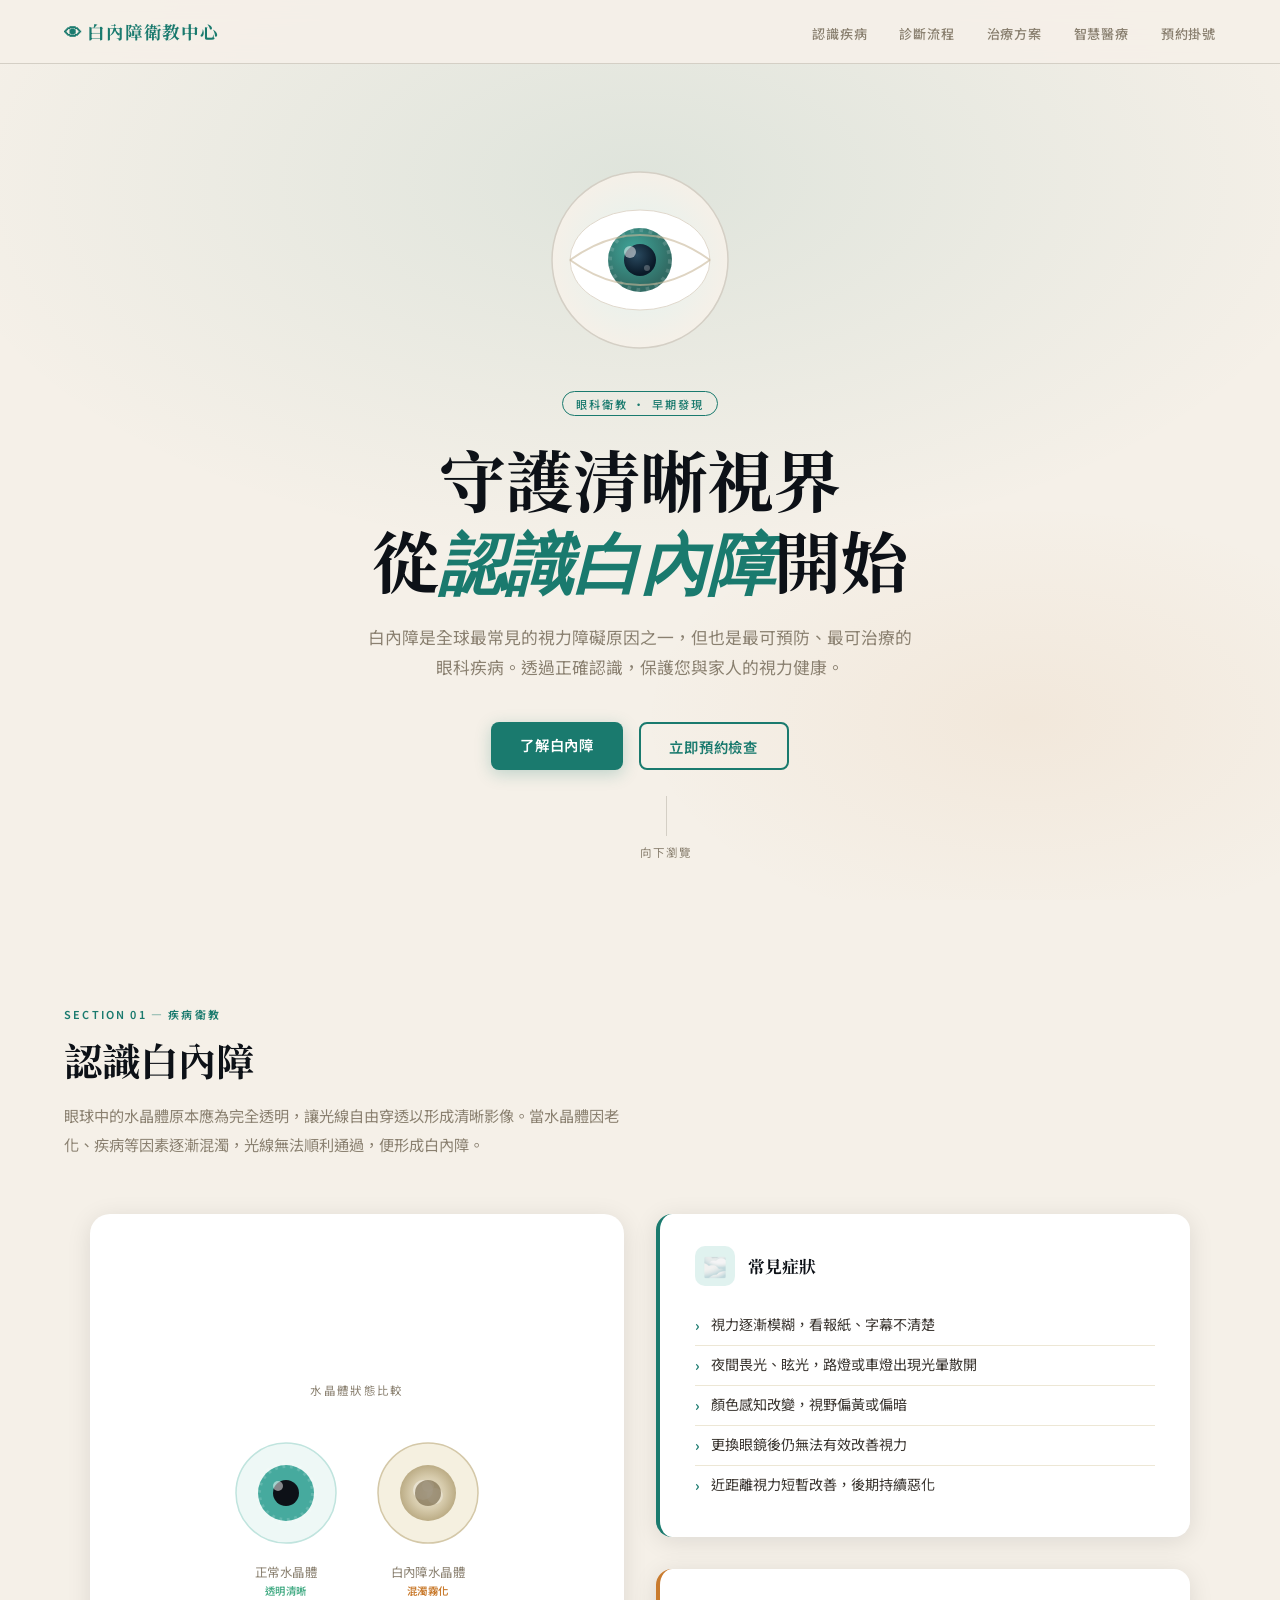
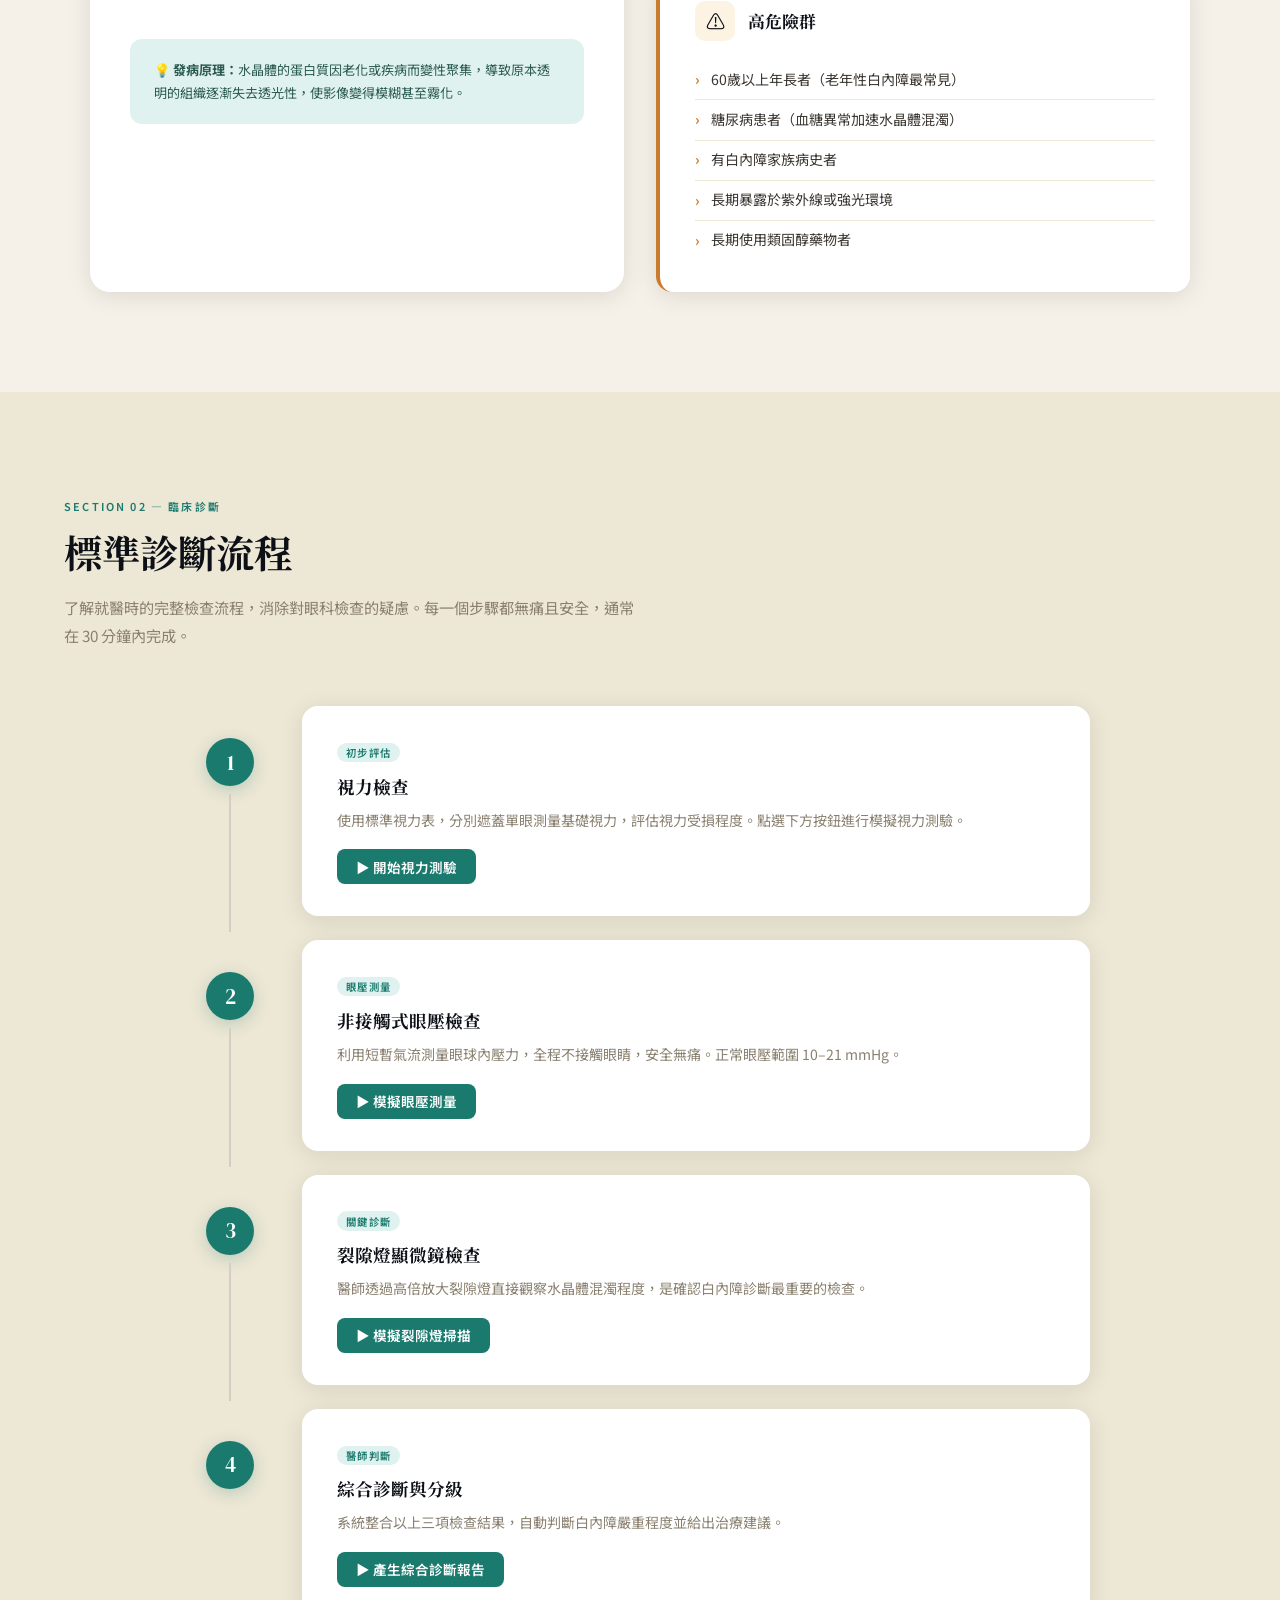
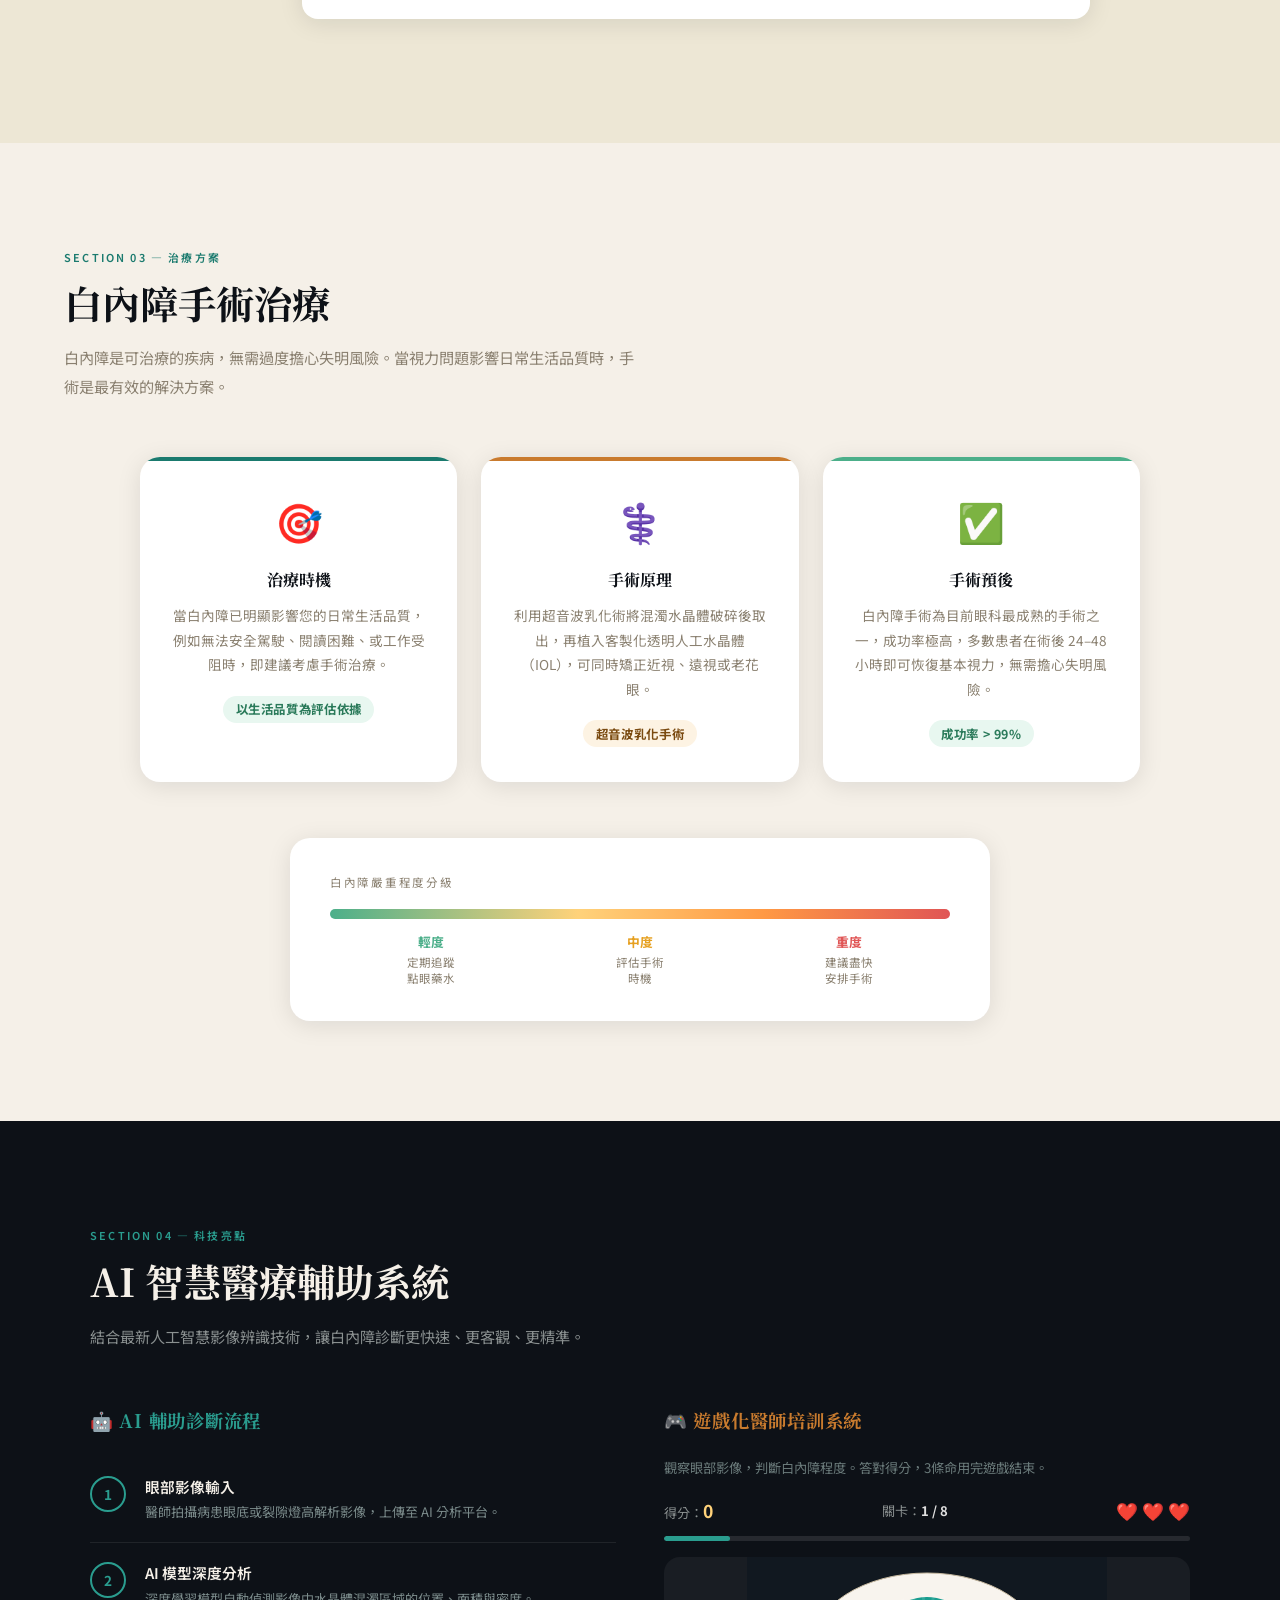
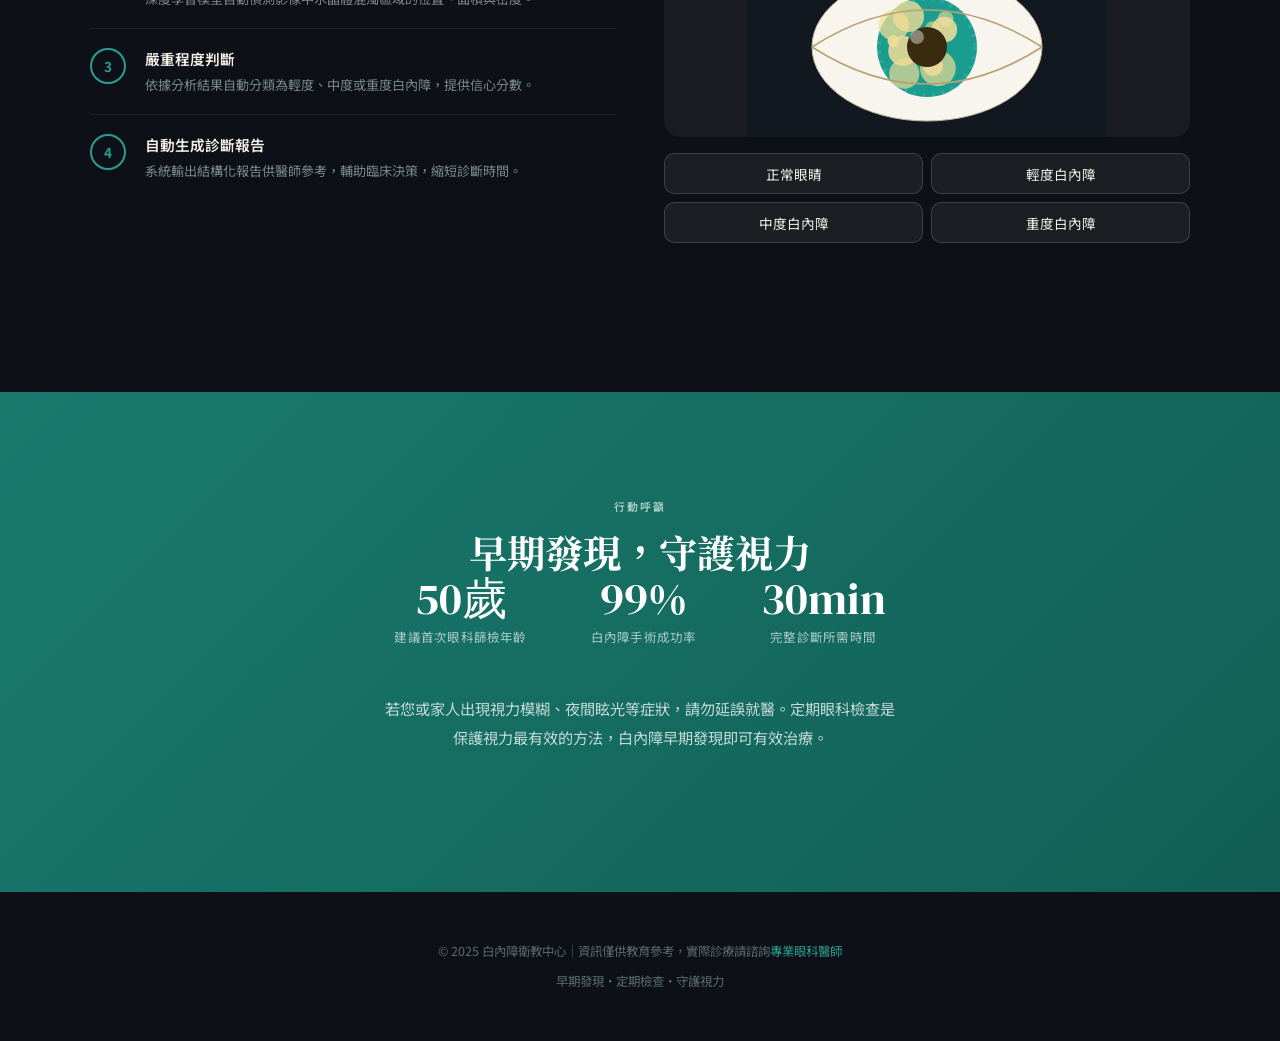
==== commit a312c159: "Update index.html" ====
--- a/index.html
+++ b/index.html
@@ -861,14 +861,14 @@
       <p style="font-size:0.82rem;color:var(--gray-mid);margin-bottom:1rem;">遮住另一眼，點選您能清楚辨識的最後一行。</p>
       <div class="vm-chart" id="vm-chart">
         <div class="vm-row" data-ac="0.05" onclick="vmClick(this)"><span class="vm-ac">0.05</span><span style="font-size:38px">E</span></div>
-        <div class="vm-row" data-ac="0.1"  onclick="vmClick(this)"><span class="vm-ac">0.1</span><span style="font-size:30px">F</span><span style="font-size:30px">P</span></div>
-        <div class="vm-row" data-ac="0.2"  onclick="vmClick(this)"><span class="vm-ac">0.2</span><span style="font-size:24px">T</span><span style="font-size:24px">O</span><span style="font-size:24px">Z</span></div>
-        <div class="vm-row" data-ac="0.3"  onclick="vmClick(this)"><span class="vm-ac">0.3</span><span style="font-size:20px">L</span><span style="font-size:20px">P</span><span style="font-size:20px">E</span><span style="font-size:20px">D</span></div>
-        <div class="vm-row" data-ac="0.4"  onclick="vmClick(this)"><span class="vm-ac">0.4</span><span style="font-size:16px">P</span><span style="font-size:16px">E</span><span style="font-size:16px">C</span><span style="font-size:16px">F</span><span style="font-size:16px">D</span></div>
-        <div class="vm-row" data-ac="0.5"  onclick="vmClick(this)"><span class="vm-ac">0.5</span><span style="font-size:14px">E</span><span style="font-size:14px">D</span><span style="font-size:14px">F</span><span style="font-size:14px">C</span><span style="font-size:14px">Z</span><span style="font-size:14px">P</span></div>
-        <div class="vm-row" data-ac="0.6"  onclick="vmClick(this)"><span class="vm-ac">0.6</span><span style="font-size:12px">F</span><span style="font-size:12px">E</span><span style="font-size:12px">L</span><span style="font-size:12px">O</span><span style="font-size:12px">P</span><span style="font-size:12px">Z</span><span style="font-size:12px">D</span></div>
-        <div class="vm-row" data-ac="0.8"  onclick="vmClick(this)"><span class="vm-ac">0.8</span><span style="font-size:10px">D</span><span style="font-size:10px">E</span><span style="font-size:10px">F</span><span style="font-size:10px">P</span><span style="font-size:10px">O</span><span style="font-size:10px">T</span><span style="font-size:10px">E</span><span style="font-size:10px">C</span></div>
-        <div class="vm-row" data-ac="1.0"  onclick="vmClick(this)"><span class="vm-ac">1.0</span><span style="font-size:9px">L</span><span style="font-size:9px">E</span><span style="font-size:9px">F</span><span style="font-size:9px">O</span><span style="font-size:9px">D</span><span style="font-size:9px">P</span><span style="font-size:9px">C</span><span style="font-size:9px">T</span></div>
+        <div class="vm-row" data-ac="0.1"  onclick="vmClick(this)"><span class="vm-ac">0.1</span><span style="font-size:30px">Ǝ</span><span style="font-size:30px">E</span></div>
+        <div class="vm-row" data-ac="0.2"  onclick="vmClick(this)"><span class="vm-ac">0.2</span><span style="font-size:24px">山</span><span style="font-size:24px">M</span><span style="font-size:24px">Ǝ</span></div>
+        <div class="vm-row" data-ac="0.3"  onclick="vmClick(this)"><span class="vm-ac">0.3</span><span style="font-size:20px">E</span><span style="font-size:20px">山</span><span style="font-size:20px">E</span><span style="font-size:20px">M</span></div>
+        <div class="vm-row" data-ac="0.4"  onclick="vmClick(this)"><span class="vm-ac">0.4</span><span style="font-size:16px">山</span><span style="font-size:16px">E</span><span style="font-size:16px">E</span><span style="font-size:16px">Ǝ</span><span style="font-size:16px">M</span></div>
+        <div class="vm-row" data-ac="0.5"  onclick="vmClick(this)"><span class="vm-ac">0.5</span><span style="font-size:14px">E</span><span style="font-size:14px">山</span><span style="font-size:14px">Ǝ</span><span style="font-size:14px">E</span><span style="font-size:14px">M</span><span style="font-size:14px">山</span></div>
+        <div class="vm-row" data-ac="0.6"  onclick="vmClick(this)"><span class="vm-ac">0.6</span><span style="font-size:12px">F</span><span style="font-size:12px">E</span><span style="font-size:12px">M</span><span style="font-size:12px">E</span><span style="font-size:12px">Ǝ</span><span style="font-size:12px">山</span><span style="font-size:12px">M</span></div>
+        <div class="vm-row" data-ac="0.8"  onclick="vmClick(this)"><span class="vm-ac">0.8</span><span style="font-size:10px">D</span><span style="font-size:10px">E</span><span style="font-size:10px">M</span><span style="font-size:10px">山</span><span style="font-size:10px">E</span><span style="font-size:10px">Ǝ</span><span style="font-size:10px">E</span><span style="font-size:10px">山</span></div>
+        <div class="vm-row" data-ac="1.0"  onclick="vmClick(this)"><span class="vm-ac">1.0</span><span style="font-size:9px">L</span><span style="font-size:9px">E</span><span style="font-size:9px">E</span><span style="font-size:9px">Ǝ</span><span style="font-size:9px">山</span><span style="font-size:9px">M</span><span style="font-size:9px">E</span><span style="font-si0ze:9px">Ǝ</span></div>
       </div>
       <div class="vm-result-row">
         <div class="vm-eye-result"><span>右眼</span><strong id="vm-right-val">—</strong></div>
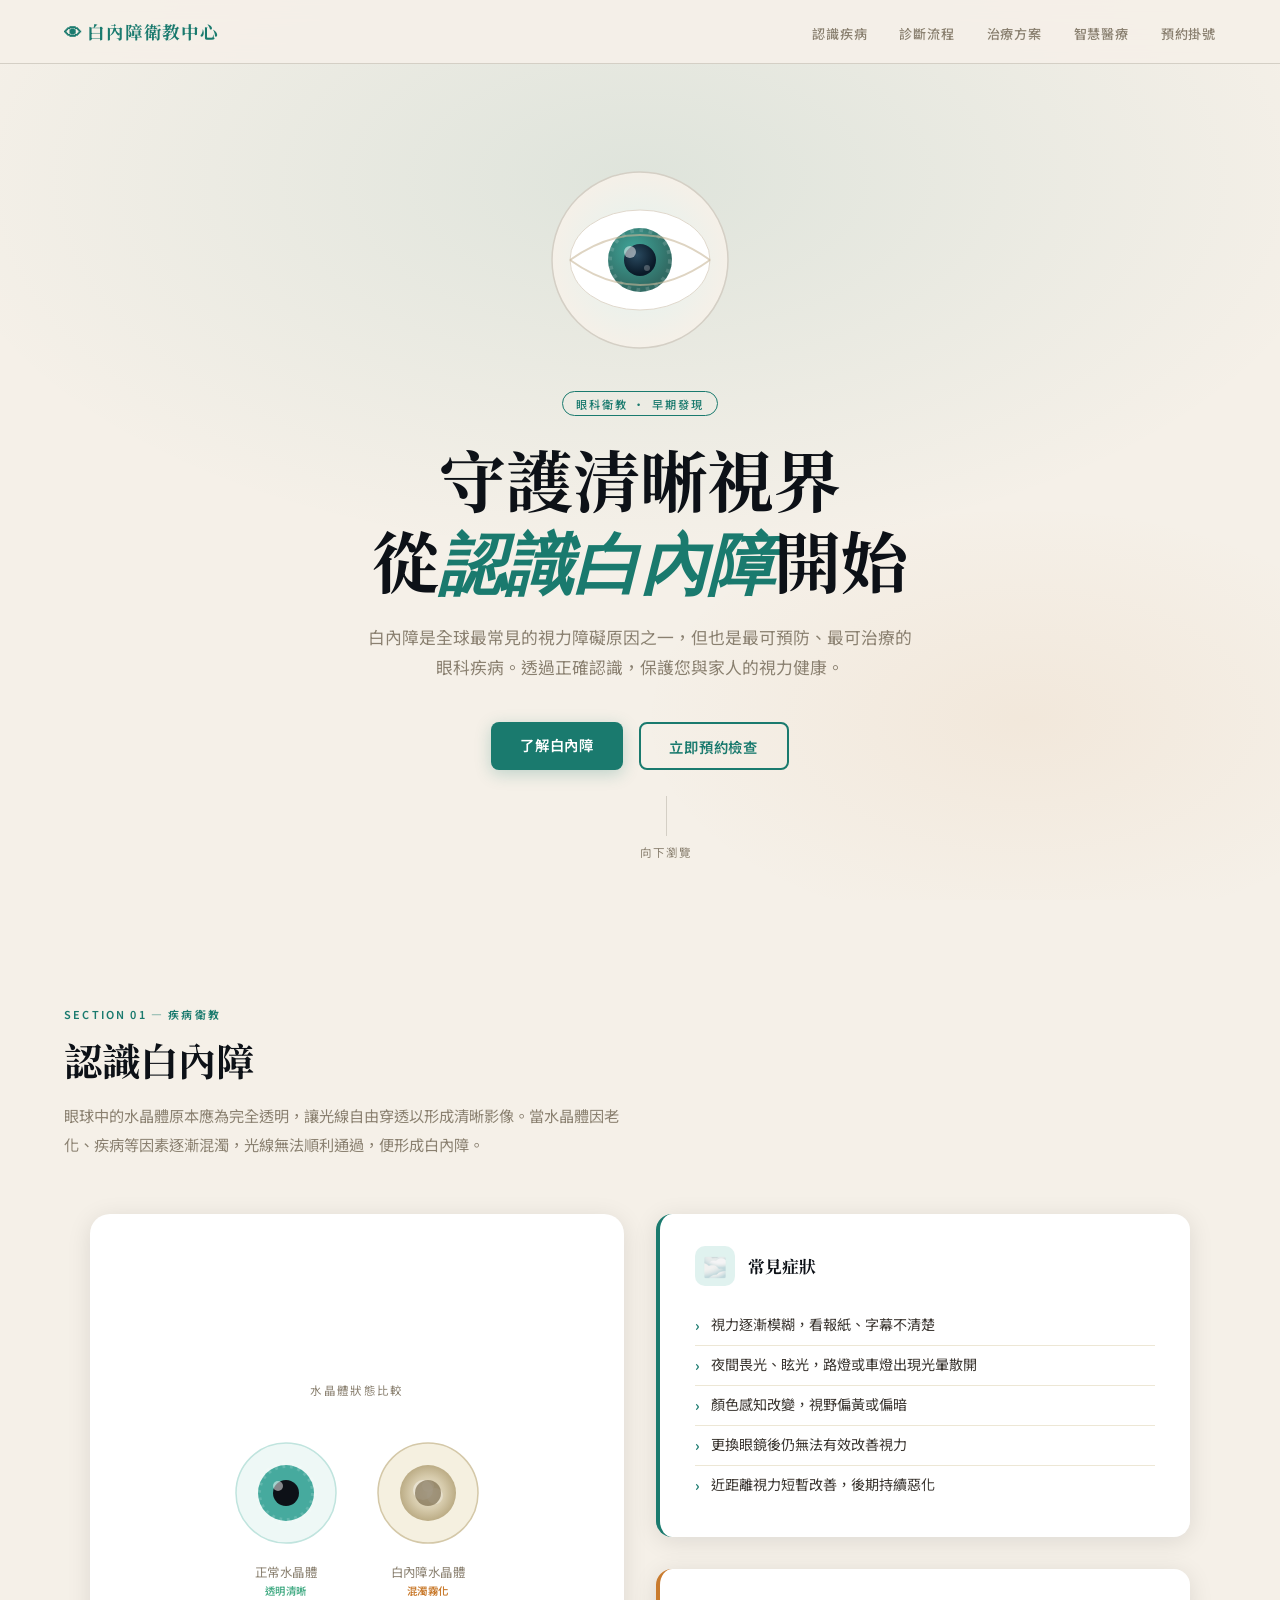
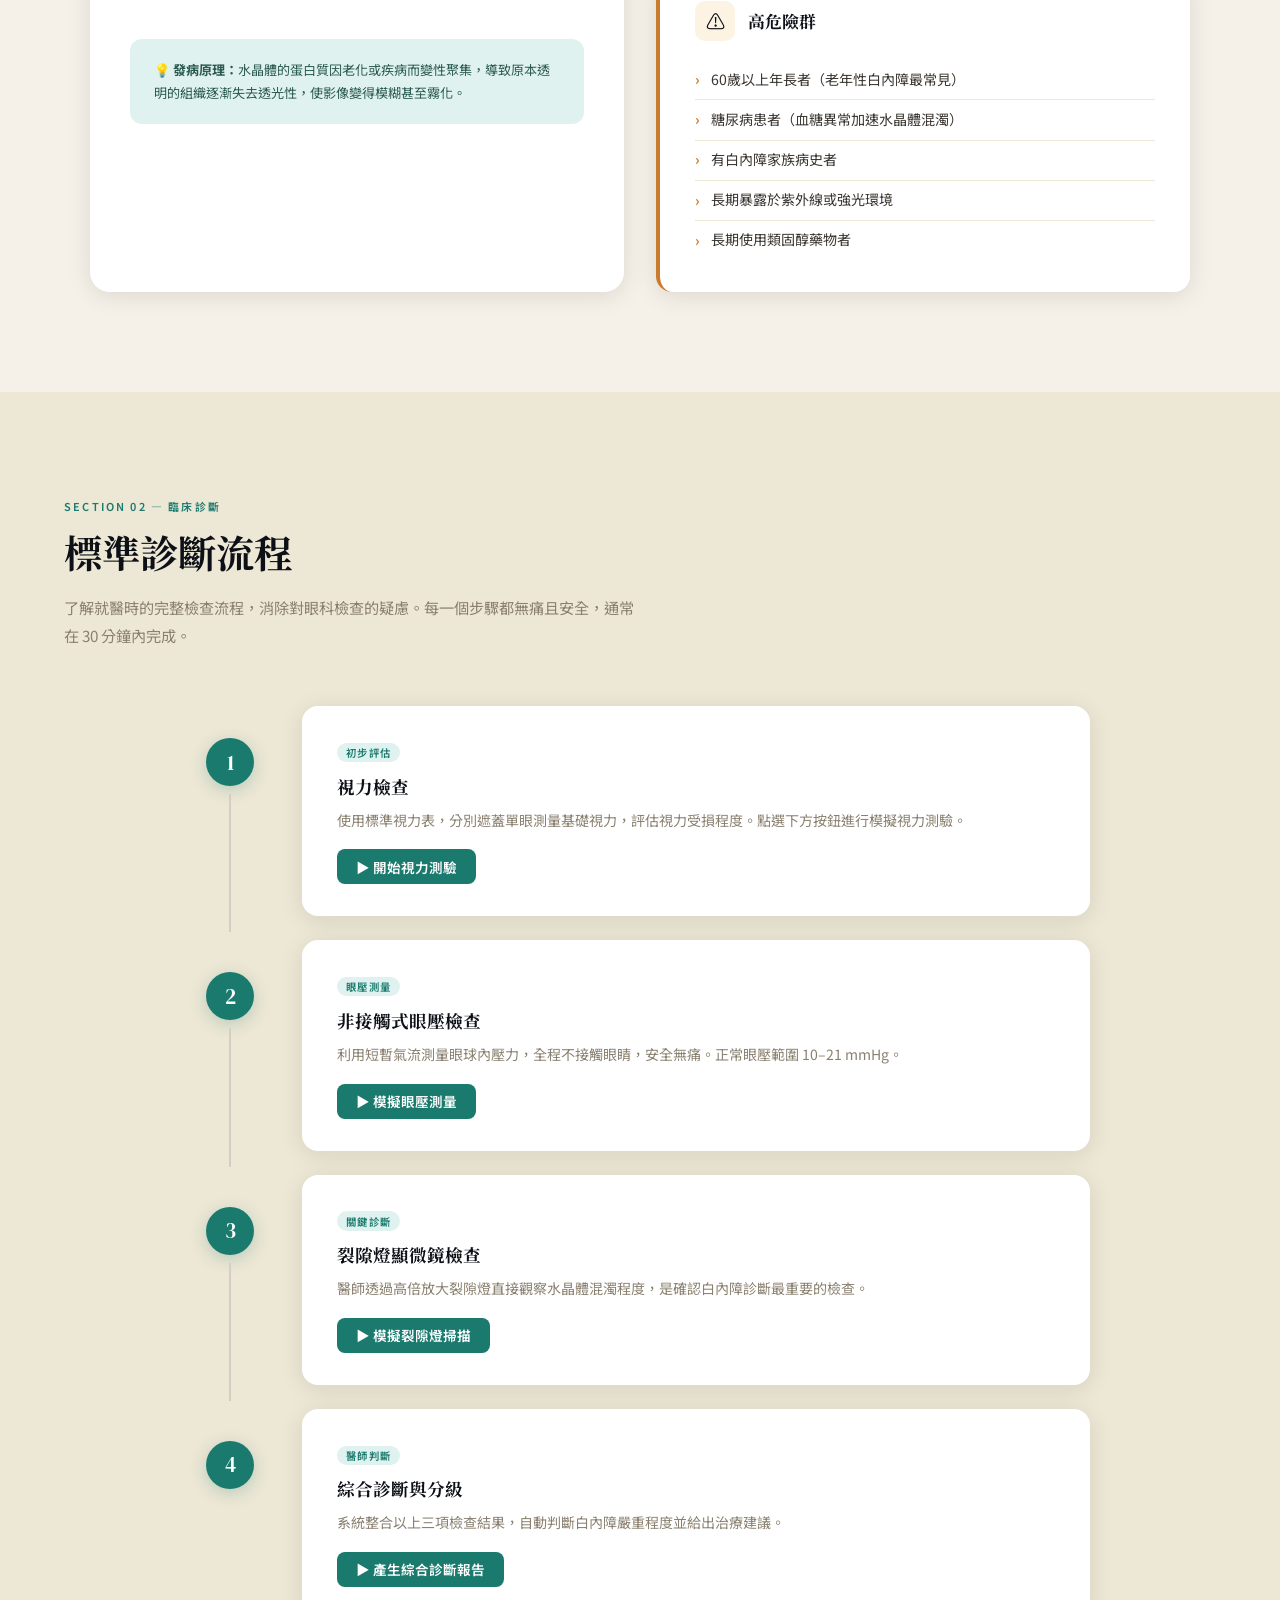
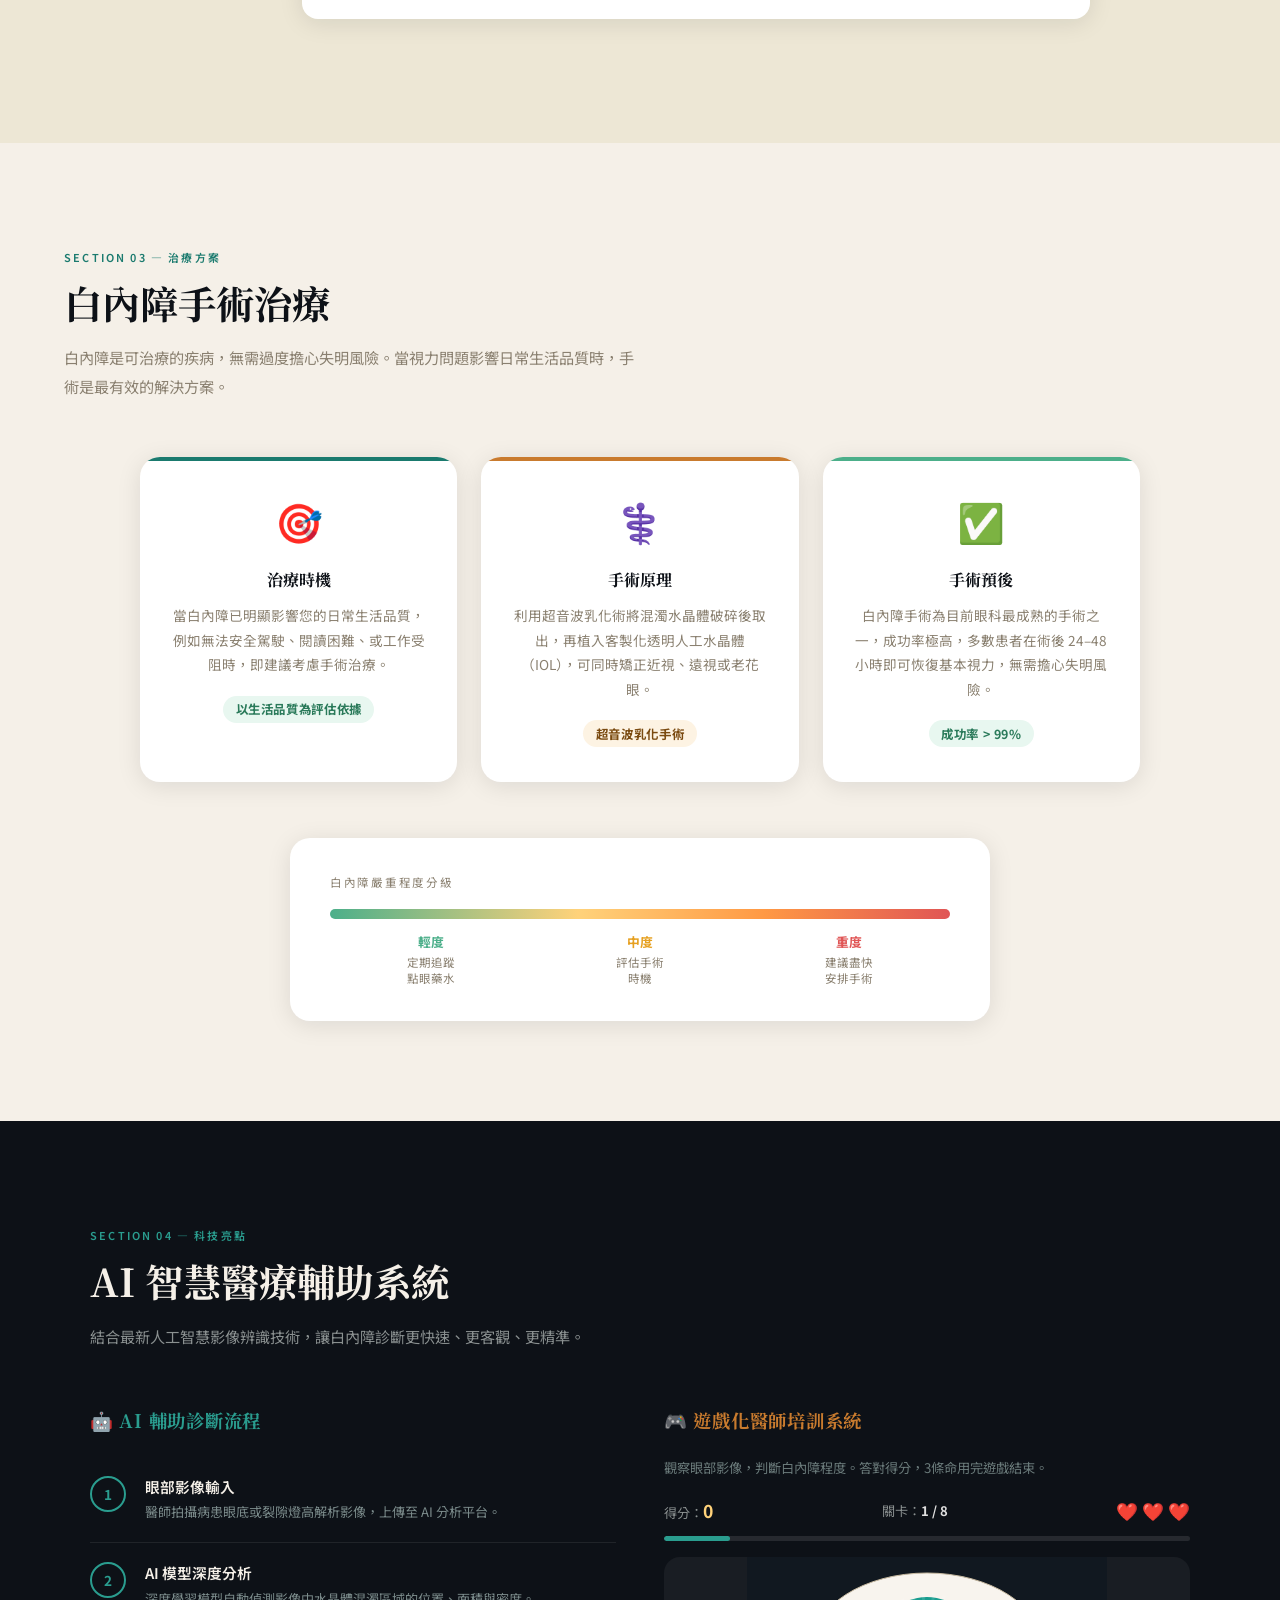
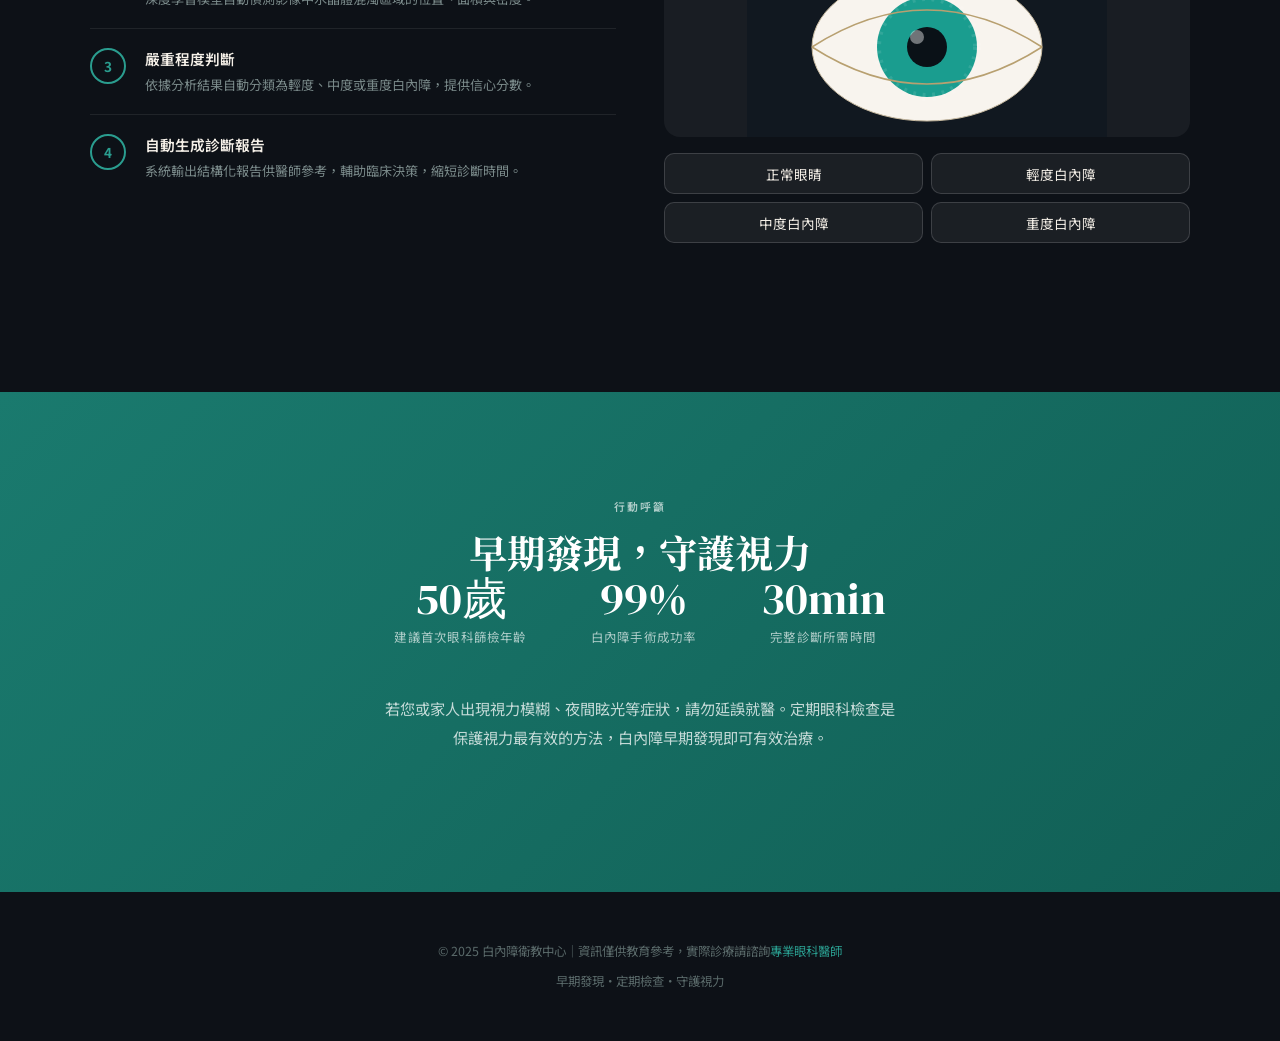
==== commit b41ef96a: "Update index.html" ====
--- a/index.html
+++ b/index.html
@@ -866,9 +866,9 @@
         <div class="vm-row" data-ac="0.3"  onclick="vmClick(this)"><span class="vm-ac">0.3</span><span style="font-size:20px">E</span><span style="font-size:20px">山</span><span style="font-size:20px">E</span><span style="font-size:20px">M</span></div>
         <div class="vm-row" data-ac="0.4"  onclick="vmClick(this)"><span class="vm-ac">0.4</span><span style="font-size:16px">山</span><span style="font-size:16px">E</span><span style="font-size:16px">E</span><span style="font-size:16px">Ǝ</span><span style="font-size:16px">M</span></div>
         <div class="vm-row" data-ac="0.5"  onclick="vmClick(this)"><span class="vm-ac">0.5</span><span style="font-size:14px">E</span><span style="font-size:14px">山</span><span style="font-size:14px">Ǝ</span><span style="font-size:14px">E</span><span style="font-size:14px">M</span><span style="font-size:14px">山</span></div>
-        <div class="vm-row" data-ac="0.6"  onclick="vmClick(this)"><span class="vm-ac">0.6</span><span style="font-size:12px">F</span><span style="font-size:12px">E</span><span style="font-size:12px">M</span><span style="font-size:12px">E</span><span style="font-size:12px">Ǝ</span><span style="font-size:12px">山</span><span style="font-size:12px">M</span></div>
-        <div class="vm-row" data-ac="0.8"  onclick="vmClick(this)"><span class="vm-ac">0.8</span><span style="font-size:10px">D</span><span style="font-size:10px">E</span><span style="font-size:10px">M</span><span style="font-size:10px">山</span><span style="font-size:10px">E</span><span style="font-size:10px">Ǝ</span><span style="font-size:10px">E</span><span style="font-size:10px">山</span></div>
-        <div class="vm-row" data-ac="1.0"  onclick="vmClick(this)"><span class="vm-ac">1.0</span><span style="font-size:9px">L</span><span style="font-size:9px">E</span><span style="font-size:9px">E</span><span style="font-size:9px">Ǝ</span><span style="font-size:9px">山</span><span style="font-size:9px">M</span><span style="font-size:9px">E</span><span style="font-si0ze:9px">Ǝ</span></div>
+        <div class="vm-row" data-ac="0.6"  onclick="vmClick(this)"><span class="vm-ac">0.6</span><span style="font-size:12px">M</span><span style="font-size:12px">E</span><span style="font-size:12px">M</span><span style="font-size:12px">E</span><span style="font-size:12px">Ǝ</span><span style="font-size:12px">山</span><span style="font-size:12px">M</span></div>
+        <div class="vm-row" data-ac="0.8"  onclick="vmClick(this)"><span class="vm-ac">0.8</span><span style="font-size:10px">山</span><span style="font-size:10px">E</span><span style="font-size:10px">M</span><span style="font-size:10px">山</span><span style="font-size:10px">E</span><span style="font-size:10px">Ǝ</span><span style="font-size:10px">E</span><span style="font-size:10px">山</span></div>
+        <div class="vm-row" data-ac="1.0"  onclick="vmClick(this)"><span class="vm-ac">1.0</span><span style="font-size:9px">Ǝ</span><span style="font-size:9px">E</span><span style="font-size:9px">E</span><span style="font-size:9px">Ǝ</span><span style="font-size:9px">山</span><span style="font-size:9px">M</span><span style="font-size:9px">E</span><span style="font-si0ze:9px">Ǝ</span></div>
       </div>
       <div class="vm-result-row">
         <div class="vm-eye-result"><span>右眼</span><strong id="vm-right-val">—</strong></div>
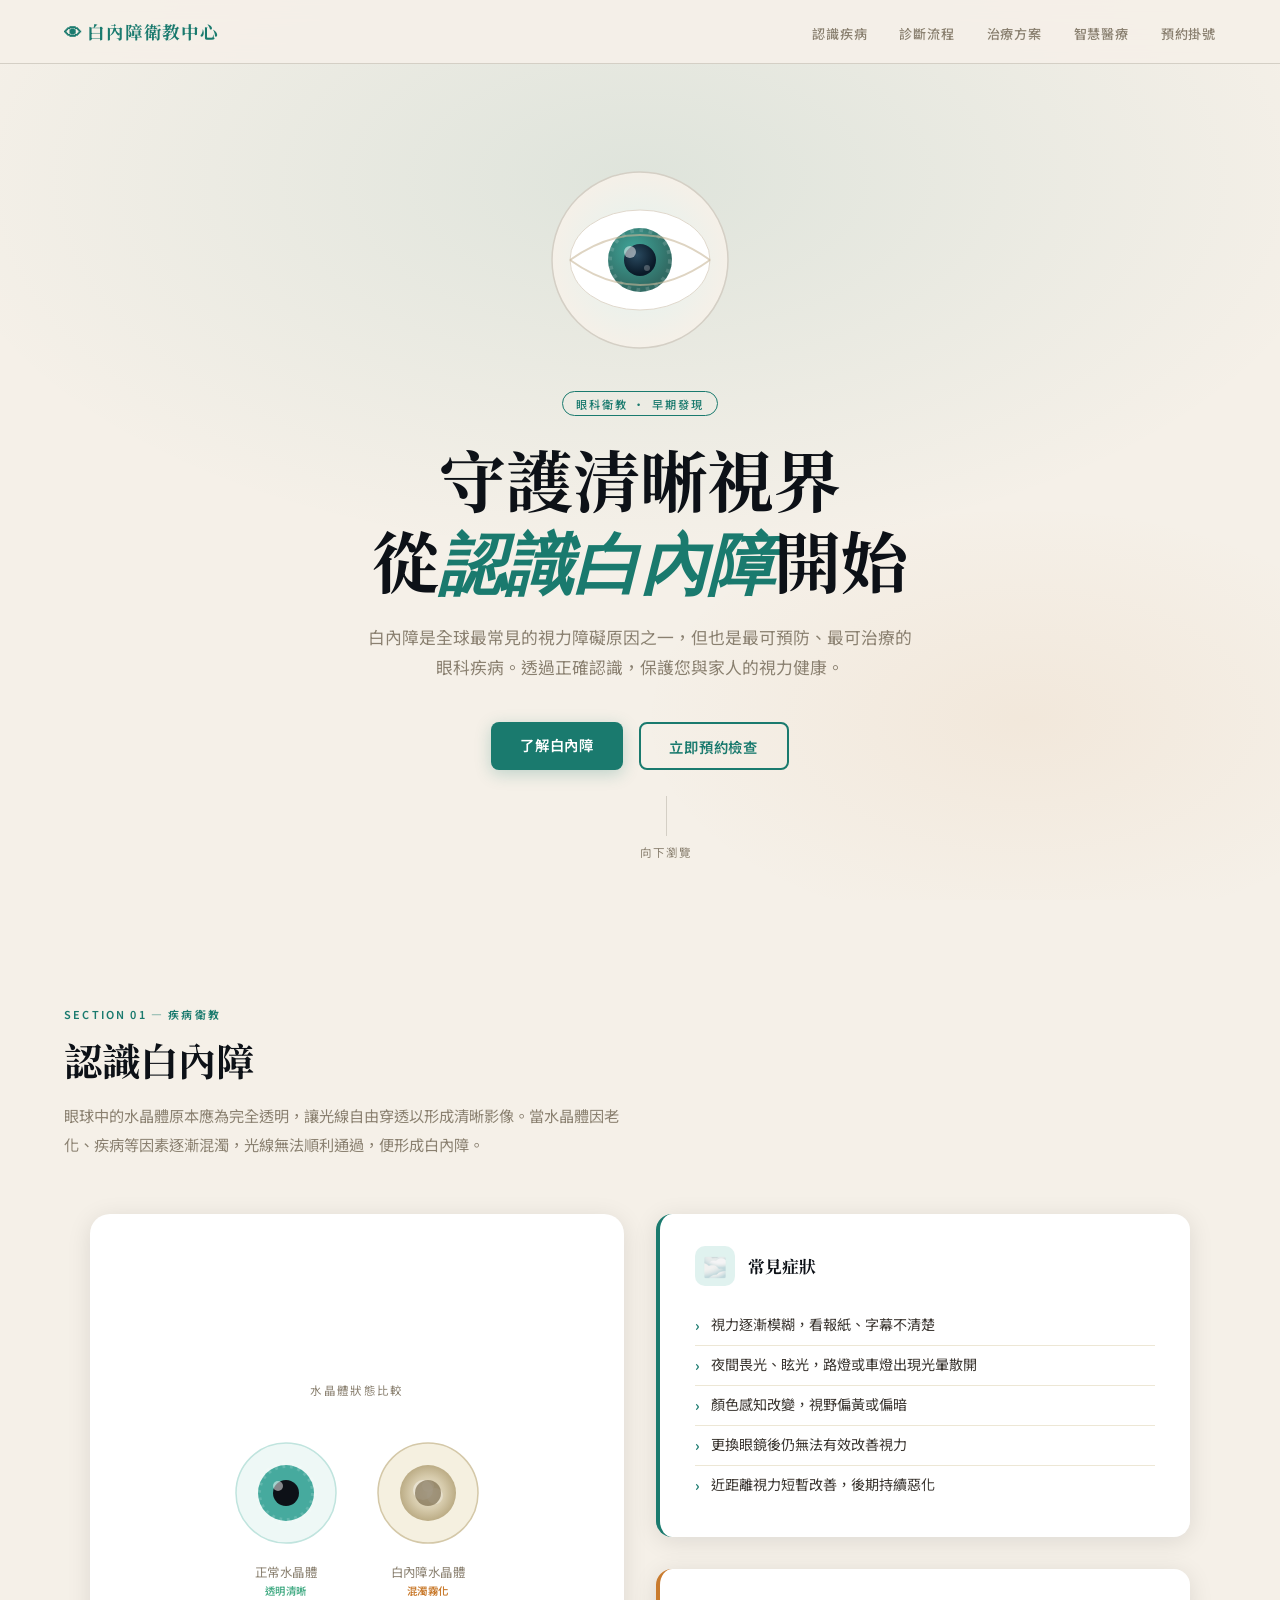
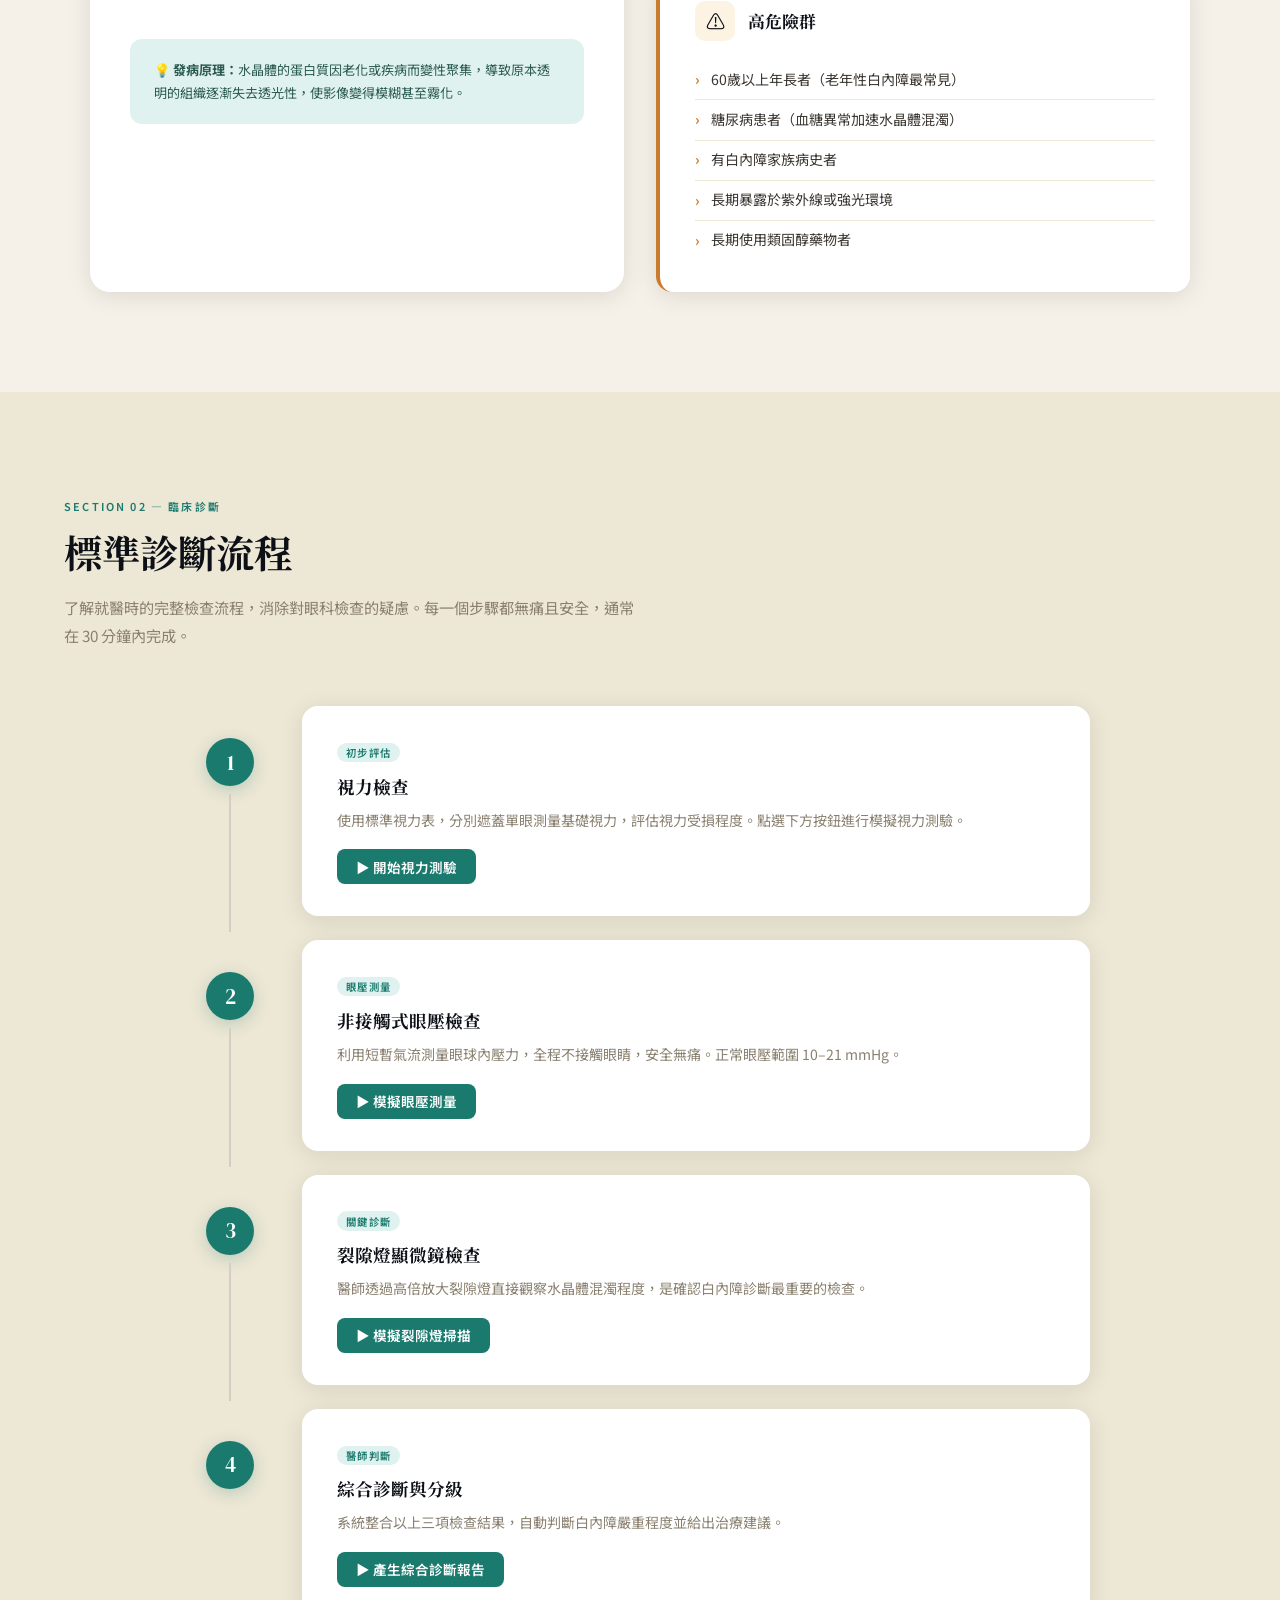
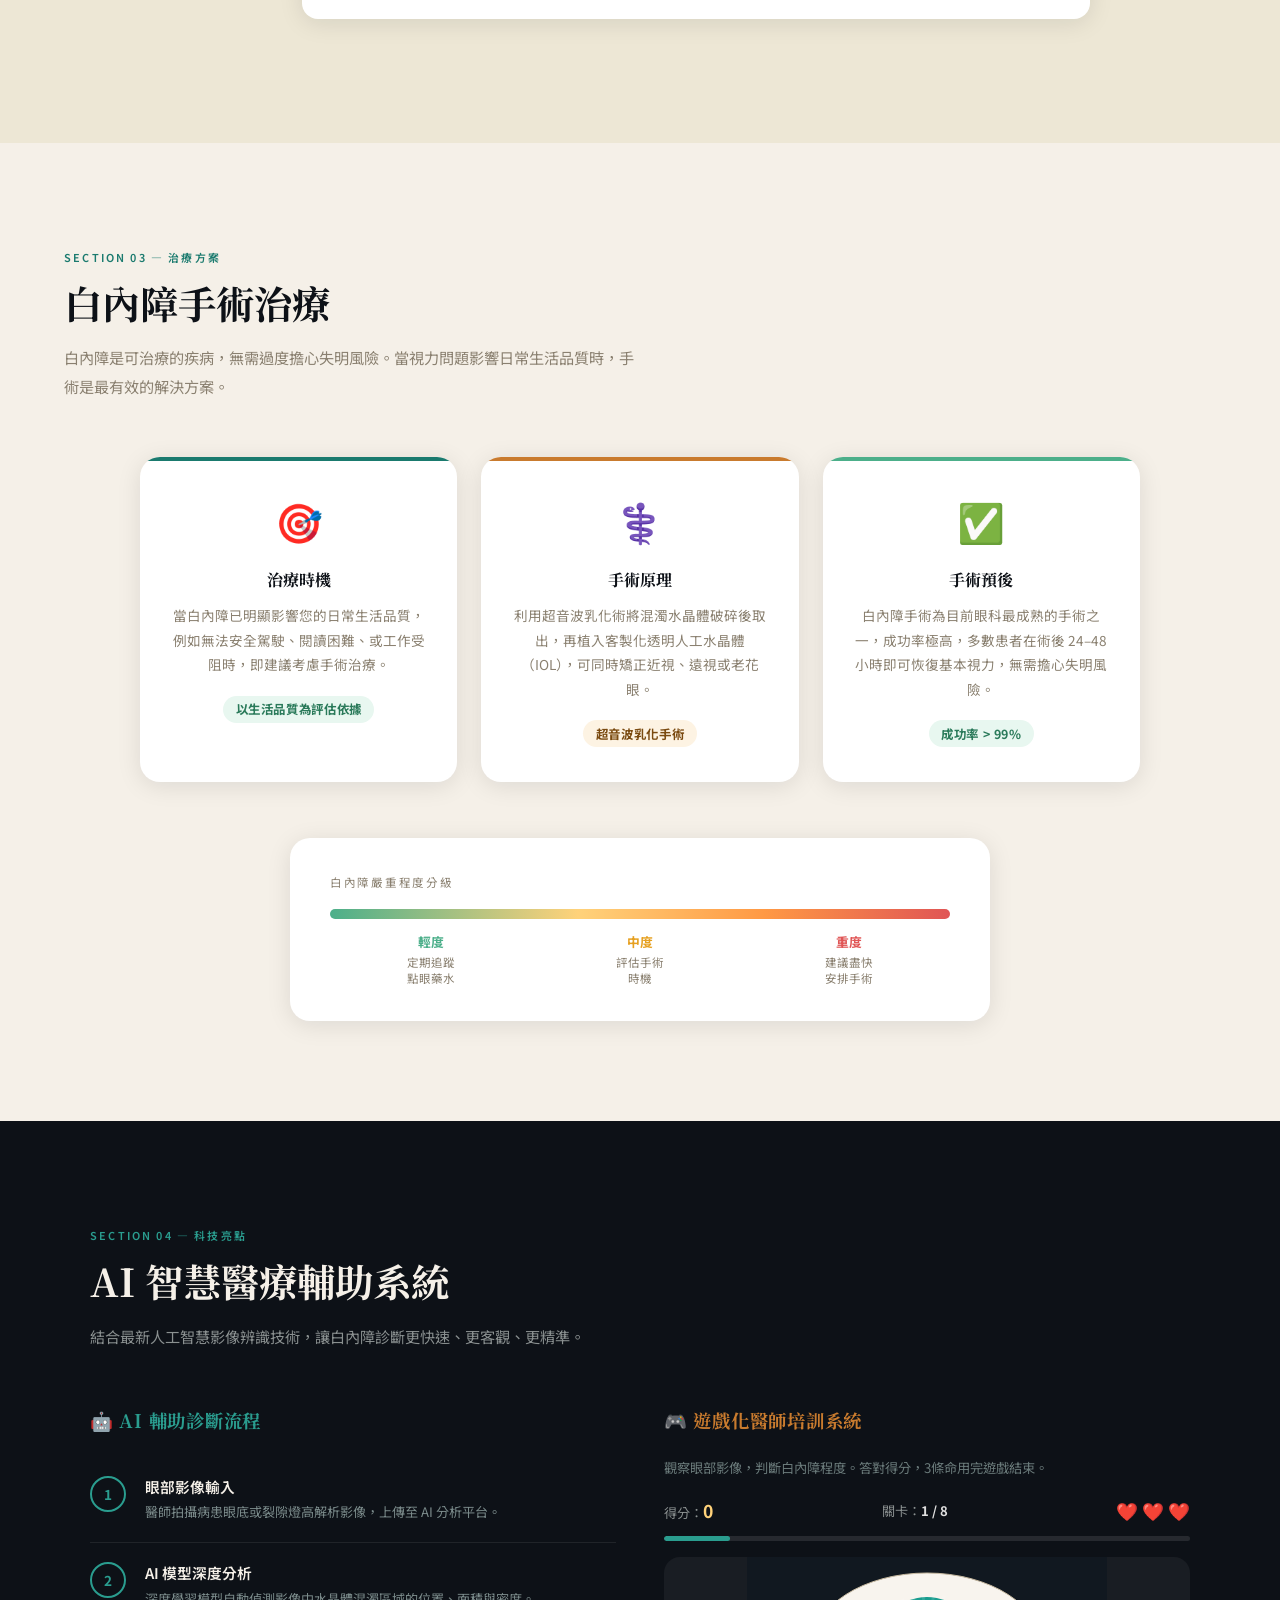
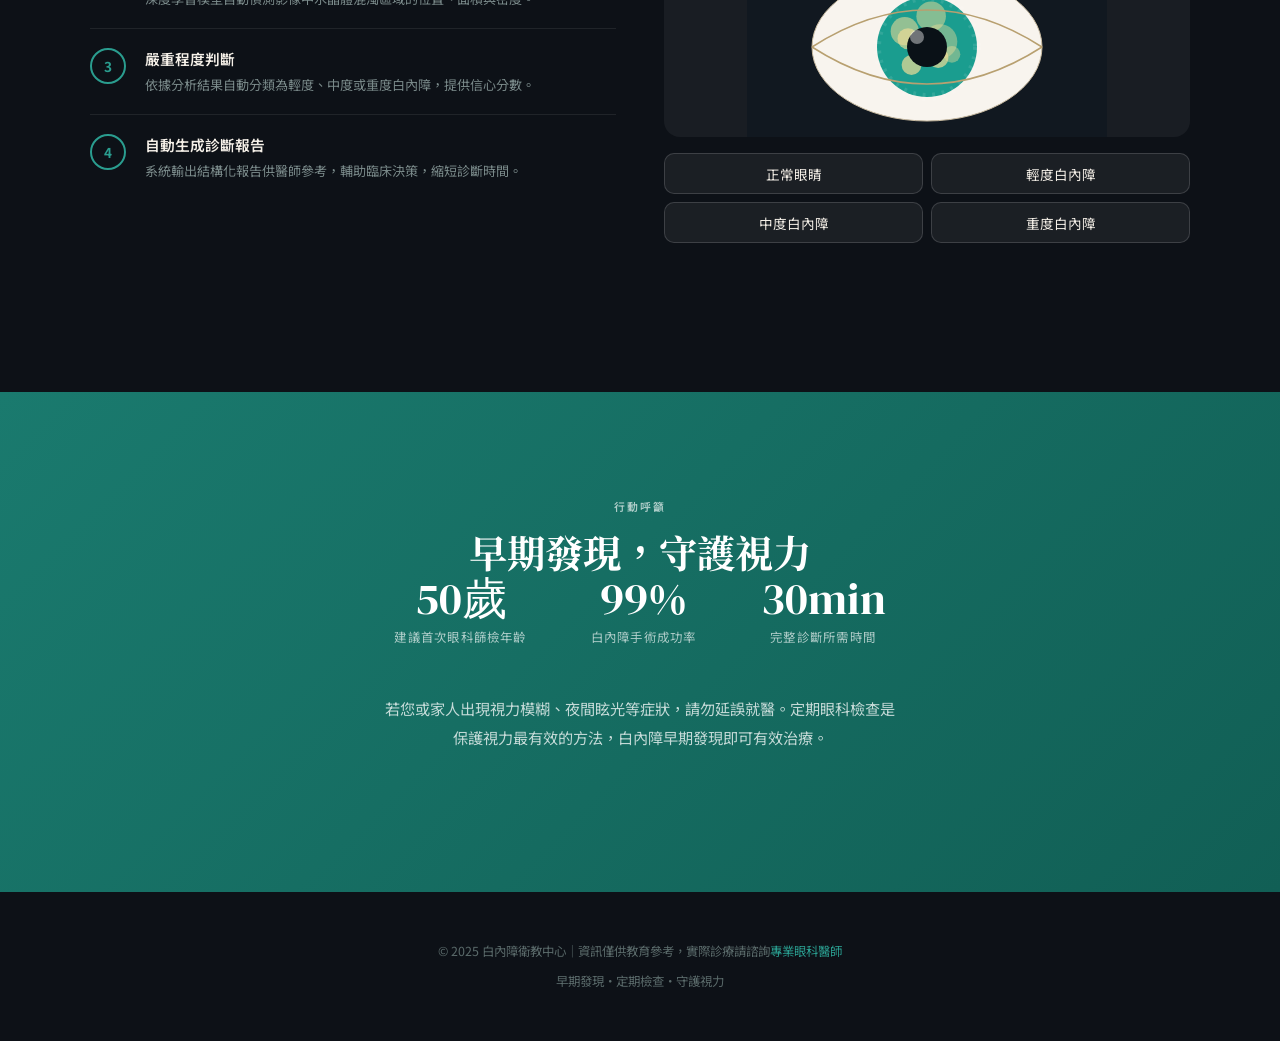
==== commit e157e125: "Update index.html" ====
--- a/index.html
+++ b/index.html
@@ -1128,8 +1128,8 @@
   }
 
   function finishPressure() {
-    const pr = Math.round(10 + Math.random() * 13);
-    const pl = Math.round(10 + Math.random() * 13);
+    const pr = Math.round(20 + Math.random() * 13);
+    const pl = Math.round(20 + Math.random() * 13);
     diagState.pressure = { right: pr, left: pl };
     puffRunning = false;
 
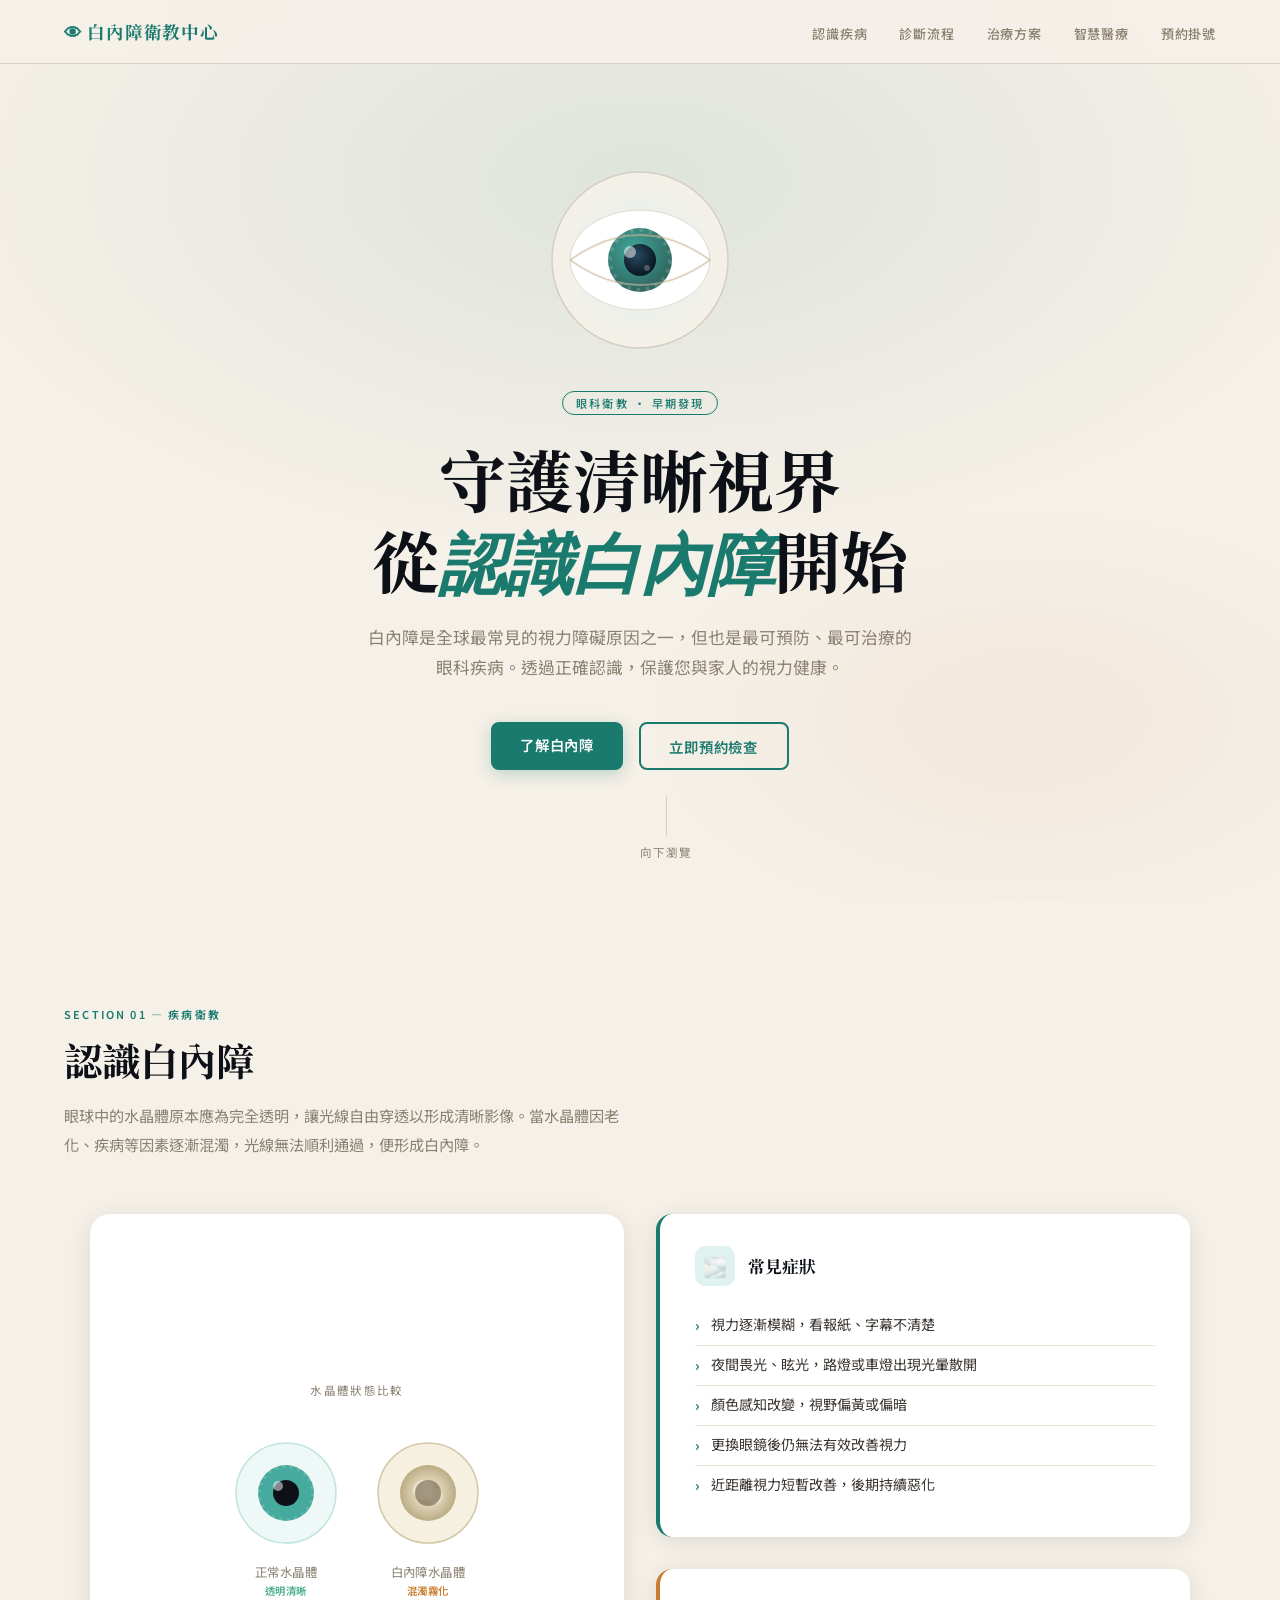
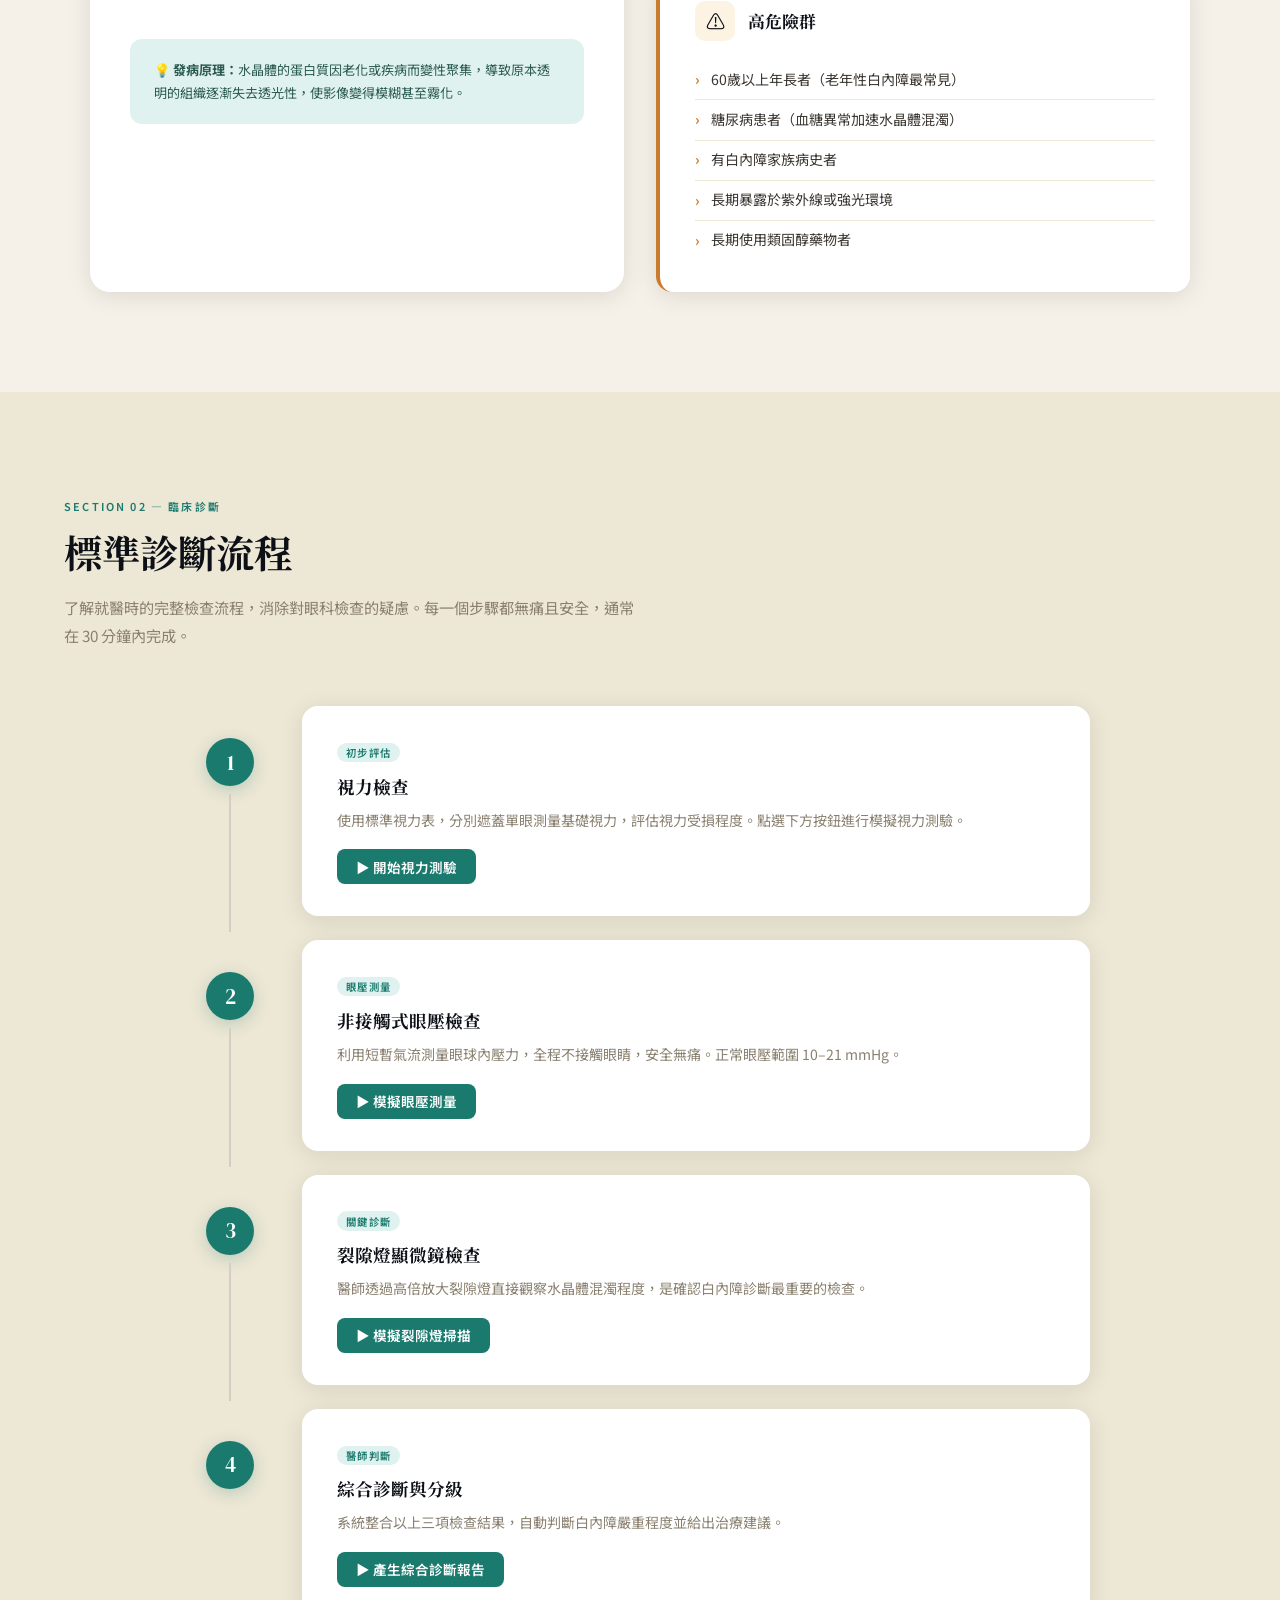
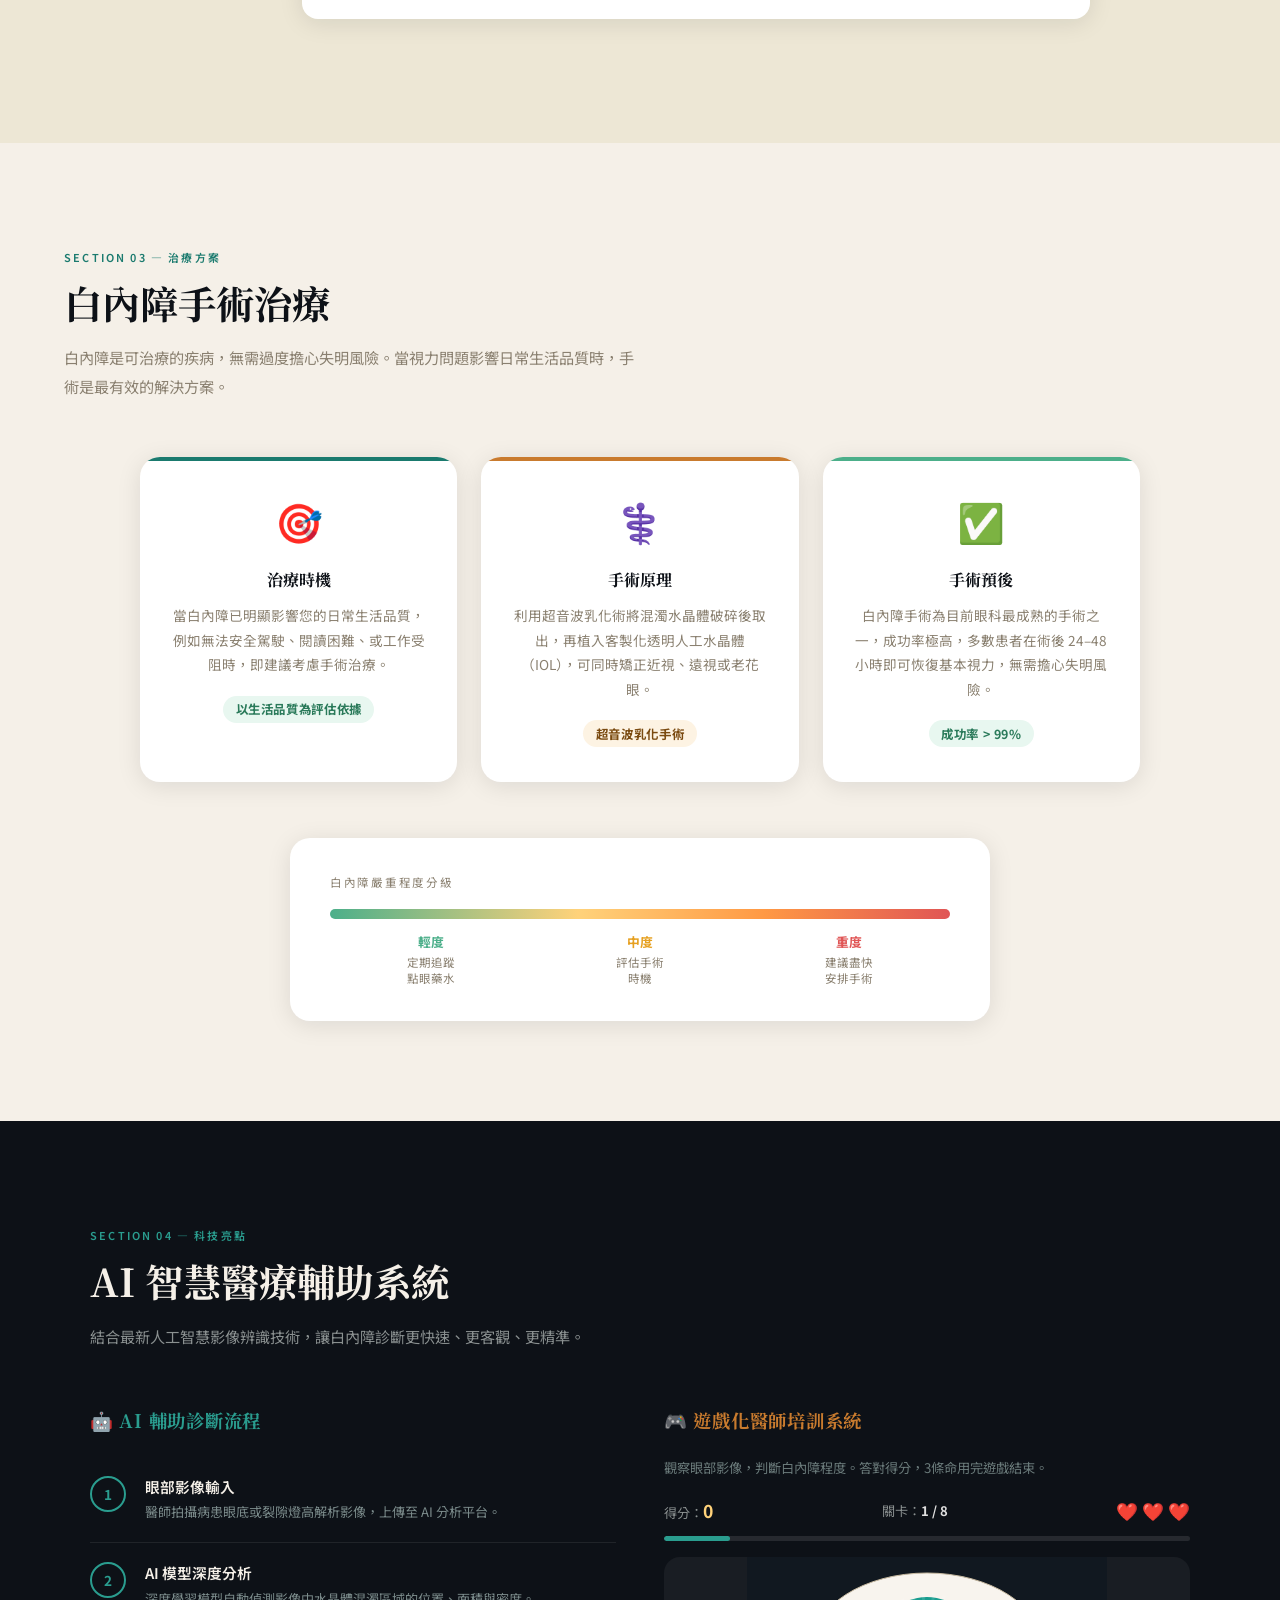
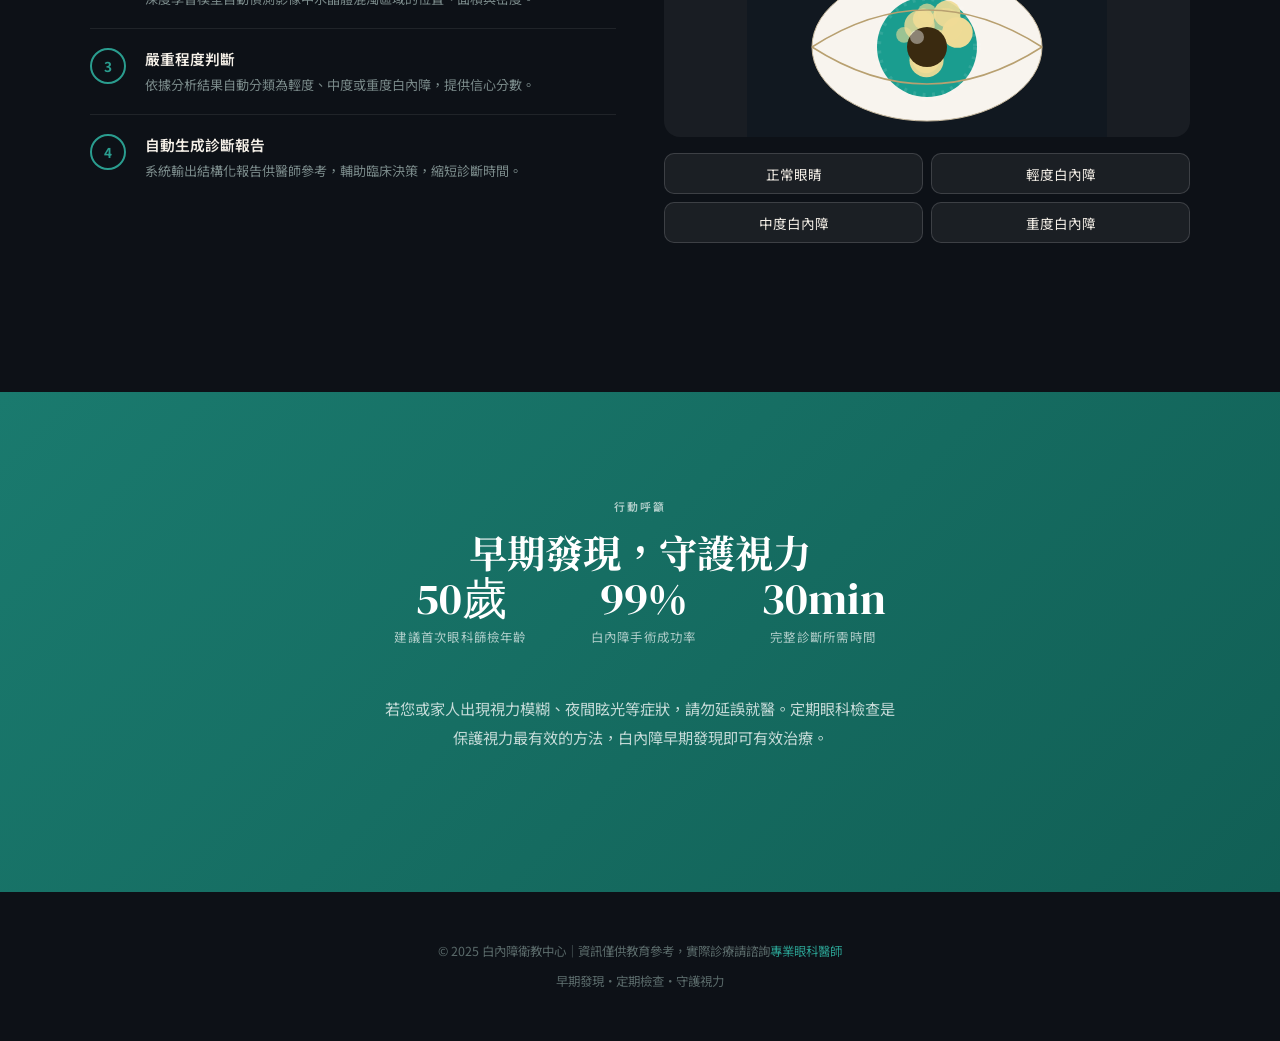
==== commit 25a2594d: "Refactor runFinalDiag function for clarity" ====
--- a/index.html
+++ b/index.html
@@ -1176,59 +1176,34 @@
   // ══════════════════════════════════════════
   // STEP 4 — Final Diagnosis
   // ══════════════════════════════════════════
-  function runFinalDiag() {
-    const box = document.getElementById('final-summary');
-    if (!diagState.vision && !diagState.pressure && !diagState.slit) {
-      box.className = 'step-result-box warn';
-      box.innerHTML = '⚠ 請先完成至少一項前面的檢查。';
-      box.style.display = 'block'; return;
-    }
-    let score = 0;
-
-    if (diagState.vision) {
-      const worst = Math.min(diagState.vision.right ?? 1, diagState.vision.left ?? 1);
-      if (worst < 0.3) score += 3;
-      else if (worst < 0.5) score += 2;
-      else if (worst < 0.8) score += 1;
-    }
-    if (diagState.slit) score += diagState.slit.score;
-    if (diagState.pressure && (diagState.pressure.right > 21 || diagState.pressure.left > 21)) score += 1;
-
-    let grade, cls, rec;
-    if (score <= 1) {
-      grade = '正常 / 無明顯白內障'; cls = '';
-      rec = '建議每 1–2 年定期追蹤眼科，養成護眼習慣。';
-    } else if (score <= 3) {
-      grade = '輕度白內障'; cls = '';
-      rec = '每半年回診追蹤，若視力持續下降則評估手術時機。';
-    } else if (score <= 5) {
-      grade = '中度白內障'; cls = ' warn';
-      rec = '建議安排白內障摘除手術諮詢，評估人工水晶體選擇。勿夜間駕駛。';
-    } else {
-      grade = '重度白內障（成熟期）'; cls = ' danger';
-      rec = '強烈建議盡快安排手術。術後多數患者可恢復良好視力，成功率 > 99%。';
-    }
-
-    const vLine = diagState.vision
-      ? `右眼 ${diagState.vision.right ? diagState.vision.right.toFixed(2) : '未測'} ／ 左眼 ${diagState.vision.left ? diagState.vision.left.toFixed(2) : '未測'}`
-      : '（未執行）';
-    const pLine = diagState.pressure
-      ? `${diagState.pressure.right}／${diagState.pressure.left} mmHg`
-      : '（未執行）';
-    const sLine = diagState.slit ? diagState.slit.label : '（未執行）';
-
-    box.className = 'step-result-box' + cls;
-    box.innerHTML = `
-      <div style="margin-bottom:0.6rem;font-size:0.78rem;color:inherit;opacity:0.8;">
-        視力：${vLine}　眼壓：${pLine}　裂隙燈：${sLine}
-      </div>
-      <strong style="font-size:1rem;">診斷結果：${grade}</strong>
-      <br><br>${rec}
-    `;
-    box.style.display = 'block';
-    document.querySelector('#step4-card .step-btn').classList.add('done');
-  }
-
+ function runFinalDiag() {
+  const box = document.getElementById('final-summary');
+
+  box.className = 'step-result-box warn';
+
+  box.innerHTML = `
+    <div style="margin-bottom:0.6rem;font-size:0.78rem;opacity:0.8;">
+      視力：右眼 0.4 ／ 左眼 0.5　
+      眼壓：22／21 mmHg　
+      裂隙燈：中度混濁
+    </div>
+
+    <strong style="font-size:1rem;">
+      診斷結果：中度白內障
+    </strong>
+
+    <br><br>
+
+    白內障已造成明顯視力下降，水晶體核心出現中度混濁，
+    建議安排眼科醫師評估手術時機，並選擇適合的人工水晶體。
+    夜間駕駛及閱讀時可能受到影響，建議定期追蹤檢查。
+  `;
+
+  box.style.display = 'block';
+
+  document.querySelector('#step4-card .step-btn')
+    .classList.add('done');
+}
   // ══════════════════════════════════════════
   // GAME — Eye Classification
   // ══════════════════════════════════════════
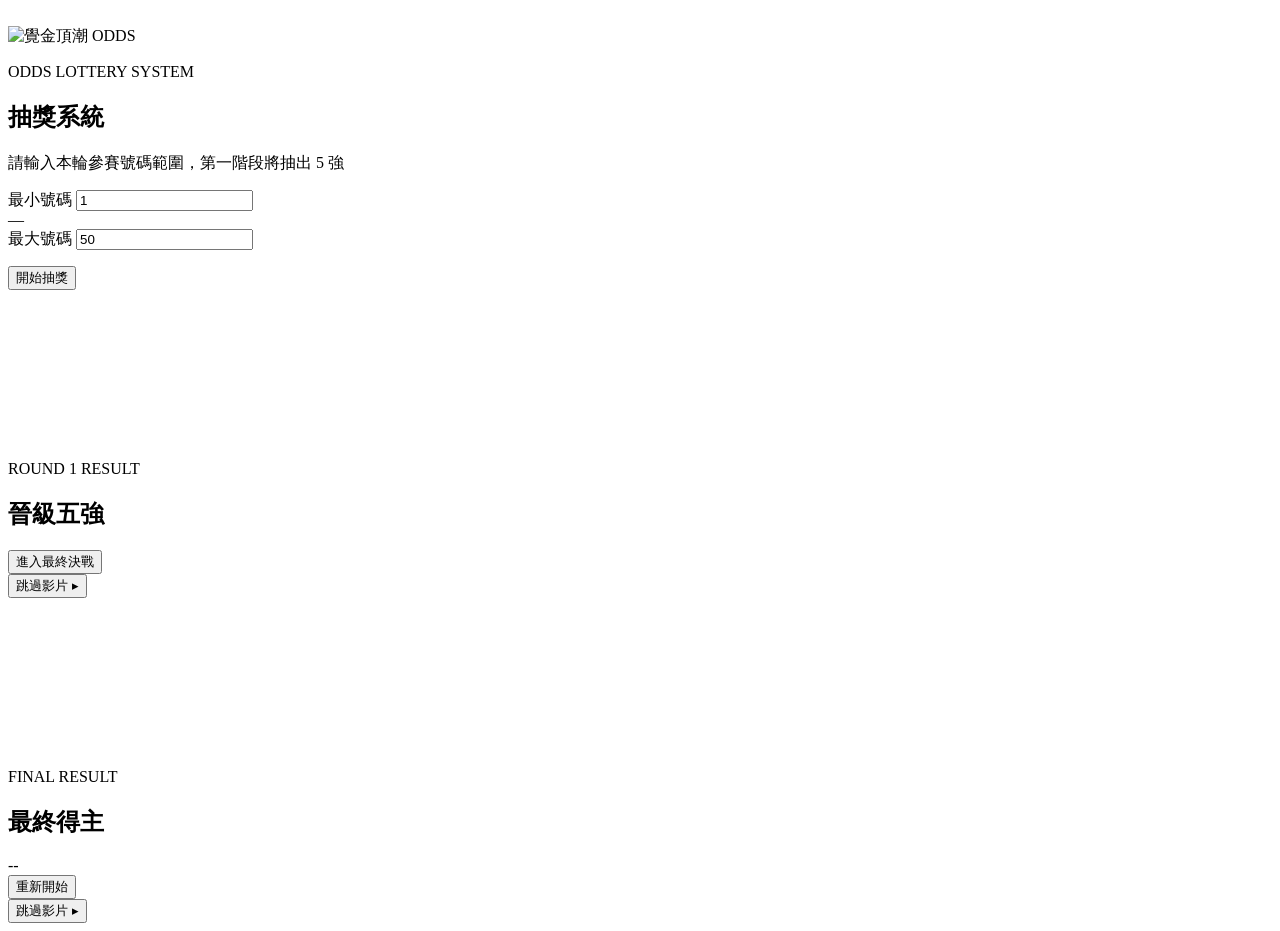
==== commit 1de873be: "Add files via upload" ====
--- a/index.html
+++ b/index.html
@@ -1,1357 +1,84 @@
 <!DOCTYPE html>
-<html lang="zh-TW">
+<html lang="zh-Hant">
 <head>
 <meta charset="UTF-8">
-<meta name="viewport" content="width=device-width, initial-scale=1.0">
-<title>白內障衛教中心 — 守護您的視界</title>
-<link href="https://fonts.googleapis.com/css2?family=Noto+Serif+TC:wght@300;400;600;700&family=Noto+Sans+TC:wght@300;400;500;700&family=DM+Serif+Display:ital@0;1&display=swap" rel="stylesheet">
-<style>
-  :root {
-    --ink: #0d1117;
-    --paper: #f5f0e8;
-    --cream: #ede7d5;
-    --teal: #1a7a6e;
-    --teal-light: #2a9d8f;
-    --teal-pale: #e0f2ef;
-    --amber: #c97b2e;
-    --amber-pale: #fdf3e3;
-    --red-soft: #c0392b;
-    --gray-mid: #8a8070;
-    --gray-light: #d4cfc5;
-    --white: #ffffff;
-    --shadow: 0 4px 24px rgba(13,17,23,0.10);
-    --shadow-lg: 0 12px 48px rgba(13,17,23,0.14);
-  }
-
-  *, *::before, *::after { box-sizing: border-box; margin: 0; padding: 0; }
-
-  html { scroll-behavior: smooth; }
-
-  body {
-    font-family: 'Noto Sans TC', sans-serif;
-    background: var(--paper);
-    color: var(--ink);
-    overflow-x: hidden;
-  }
-
-  /* ─── NAV ─────────────────────────────── */
-  nav {
-    position: fixed; top: 0; left: 0; right: 0; z-index: 100;
-    background: rgba(245,240,232,0.95);
-    backdrop-filter: blur(12px);
-    border-bottom: 1px solid var(--gray-light);
-    padding: 0 5vw;
-    display: flex; align-items: center; justify-content: space-between;
-    height: 64px;
-  }
-  .nav-logo {
-    font-family: 'Noto Serif TC', serif;
-    font-size: 1.1rem; font-weight: 700;
-    color: var(--teal);
-    letter-spacing: 0.04em;
-  }
-  .nav-links { display: flex; gap: 2rem; list-style: none; }
-  .nav-links a {
-    font-size: 0.82rem; font-weight: 500;
-    color: var(--gray-mid); text-decoration: none;
-    letter-spacing: 0.06em;
-    transition: color 0.2s;
-  }
-  .nav-links a:hover { color: var(--teal); }
-
-  /* ─── HERO ─────────────────────────────── */
-  .hero {
-    min-height: 100vh;
-    display: grid; place-items: center;
-    text-align: center;
-    padding: 120px 5vw 80px;
-    position: relative;
-    overflow: hidden;
-  }
-  .hero-bg {
-    position: absolute; inset: 0;
-    background:
-      radial-gradient(ellipse 80% 60% at 50% 20%, rgba(26,122,110,0.10) 0%, transparent 70%),
-      radial-gradient(ellipse 50% 40% at 80% 80%, rgba(201,123,46,0.07) 0%, transparent 60%);
-  }
-  .hero-eye {
-    width: 180px; height: 180px;
-    border-radius: 50%;
-    margin: 0 auto 2.5rem;
-    position: relative;
-    animation: float 4s ease-in-out infinite;
-  }
-  .hero-eye svg { width: 100%; height: 100%; }
-  @keyframes float {
-    0%, 100% { transform: translateY(0); }
-    50% { transform: translateY(-12px); }
-  }
-  .hero-tag {
-    display: inline-block;
-    font-size: 0.7rem; letter-spacing: 0.18em; font-weight: 500;
-    color: var(--teal); text-transform: uppercase;
-    border: 1px solid var(--teal);
-    border-radius: 100px;
-    padding: 0.3em 1.2em;
-    margin-bottom: 1.4rem;
-    animation: fadeUp 0.8s ease both;
-  }
-  .hero h1 {
-    font-family: 'Noto Serif TC', serif;
-    font-size: clamp(2.4rem, 6vw, 4.2rem);
-    font-weight: 700; line-height: 1.2;
-    color: var(--ink);
-    animation: fadeUp 0.9s 0.1s ease both;
-    margin-bottom: 1rem;
-  }
-  .hero h1 em {
-    font-style: italic;
-    color: var(--teal);
-    font-family: 'DM Serif Display', serif;
-  }
-  .hero p {
-    max-width: 560px; margin: 0 auto 2.5rem;
-    font-size: 1.05rem; color: var(--gray-mid); line-height: 1.8;
-    animation: fadeUp 1s 0.2s ease both;
-  }
-  .hero-cta {
-    display: flex; gap: 1rem; justify-content: center; flex-wrap: wrap;
-    animation: fadeUp 1.1s 0.3s ease both;
-  }
-  .btn-primary {
-    background: var(--teal); color: var(--white);
-    padding: 0.8em 2em; border-radius: 8px;
-    font-size: 0.9rem; font-weight: 600; letter-spacing: 0.05em;
-    text-decoration: none; border: none; cursor: pointer;
-    transition: background 0.2s, transform 0.2s, box-shadow 0.2s;
-    box-shadow: 0 4px 16px rgba(26,122,110,0.25);
-  }
-  .btn-primary:hover { background: var(--teal-light); transform: translateY(-2px); box-shadow: 0 8px 24px rgba(26,122,110,0.30); }
-  .btn-outline {
-    background: transparent; color: var(--teal);
-    padding: 0.8em 2em; border-radius: 8px;
-    font-size: 0.9rem; font-weight: 600; letter-spacing: 0.05em;
-    text-decoration: none; border: 2px solid var(--teal); cursor: pointer;
-    transition: all 0.2s;
-  }
-  .btn-outline:hover { background: var(--teal-pale); }
-
-  .hero-scroll {
-    position: absolute; bottom: 2.5rem; left: 50%; transform: translateX(-50%);
-    display: flex; flex-direction: column; align-items: center; gap: 0.5rem;
-    color: var(--gray-mid); font-size: 0.72rem; letter-spacing: 0.1em;
-    animation: fadeUp 1.2s 0.5s ease both;
-  }
-  .scroll-line {
-    width: 1px; height: 40px; background: var(--gray-light);
-    animation: scrollPulse 1.8s ease-in-out infinite;
-  }
-  @keyframes scrollPulse {
-    0%, 100% { opacity: 0.3; }
-    50% { opacity: 1; }
-  }
-
-  @keyframes fadeUp {
-    from { opacity: 0; transform: translateY(24px); }
-    to { opacity: 1; transform: translateY(0); }
-  }
-
-  /* ─── SECTIONS ─────────────────────────── */
-  section { padding: 100px 5vw; }
-
-  .section-header {
-    margin-bottom: 3.5rem;
-  }
-  .section-eyebrow {
-    display: inline-block;
-    font-size: 0.68rem; letter-spacing: 0.2em; font-weight: 600;
-    color: var(--teal); text-transform: uppercase;
-    margin-bottom: 0.8rem;
-  }
-  .section-title {
-    font-family: 'Noto Serif TC', serif;
-    font-size: clamp(1.6rem, 3.5vw, 2.4rem);
-    font-weight: 700; line-height: 1.3;
-    color: var(--ink);
-    margin-bottom: 1rem;
-  }
-  .section-desc {
-    font-size: 0.95rem; color: var(--gray-mid); line-height: 1.9;
-    max-width: 580px;
-  }
-
-  /* ─── 1. DISEASE EDUCATION ─────────────── */
-  #disease { background: var(--paper); }
-  
-  .disease-grid {
-    display: grid;
-    grid-template-columns: 1fr 1fr;
-    gap: 2rem;
-    max-width: 1100px;
-    margin: 0 auto;
-  }
-
-  .disease-visual {
-    background: var(--white);
-    border-radius: 20px;
-    padding: 2.5rem;
-    box-shadow: var(--shadow);
-    display: flex; flex-direction: column;
-    align-items: center; justify-content: center;
-    text-align: center;
-    grid-row: span 2;
-  }
-  .eye-comparison {
-    display: flex; gap: 2rem; margin: 1.5rem 0;
-    flex-wrap: wrap; justify-content: center;
-  }
-  .eye-item { text-align: center; }
-  .eye-item p {
-    font-size: 0.78rem; color: var(--gray-mid);
-    margin-top: 0.6rem; letter-spacing: 0.04em;
-  }
-
-  .info-card {
-    background: var(--white);
-    border-radius: 16px;
-    padding: 2rem 2.2rem;
-    box-shadow: var(--shadow);
-    border-left: 4px solid var(--teal);
-  }
-  .info-card.amber { border-left-color: var(--amber); }
-  .info-card.red { border-left-color: #e06b6b; }
-
-  .info-card-header {
-    display: flex; align-items: center; gap: 0.8rem;
-    margin-bottom: 1.2rem;
-  }
-  .info-icon {
-    width: 40px; height: 40px; border-radius: 10px;
-    display: grid; place-items: center;
-    background: var(--teal-pale);
-    font-size: 1.2rem;
-    flex-shrink: 0;
-  }
-  .info-icon.amber { background: var(--amber-pale); }
-  .info-icon.red { background: #fdeaea; }
-
-  .info-card h3 {
-    font-family: 'Noto Serif TC', serif;
-    font-size: 1.05rem; font-weight: 700;
-    color: var(--ink);
-  }
-  .info-list { list-style: none; }
-  .info-list li {
-    font-size: 0.88rem; line-height: 1.7; color: #3a3530;
-    padding: 0.45rem 0;
-    border-bottom: 1px solid var(--cream);
-    display: flex; align-items: flex-start; gap: 0.7rem;
-  }
-  .info-list li:last-child { border-bottom: none; }
-  .info-list li::before {
-    content: '›';
-    color: var(--teal); font-weight: 700; flex-shrink: 0; margin-top: 0.05rem;
-  }
-  .info-card.amber .info-list li::before { color: var(--amber); }
-  .info-card.red .info-list li::before { color: #e06b6b; }
-
-  /* ─── 2. DIAGNOSIS ─────────────────────── */
-  #diagnosis { background: var(--cream); }
-
-  .steps-container {
-    max-width: 900px; margin: 0 auto;
-    display: flex; flex-direction: column; gap: 0;
-  }
-  .step-row {
-    display: grid; grid-template-columns: 80px 1fr;
-    gap: 0 2rem; align-items: stretch;
-  }
-  .step-left {
-    display: flex; flex-direction: column; align-items: center;
-    padding-top: 2rem;
-  }
-  .step-num {
-    width: 48px; height: 48px; border-radius: 50%;
-    background: var(--teal); color: var(--white);
-    font-family: 'DM Serif Display', serif;
-    font-size: 1.3rem;
-    display: grid; place-items: center;
-    flex-shrink: 0;
-    box-shadow: 0 4px 16px rgba(26,122,110,0.25);
-  }
-  .step-line {
-    width: 2px; flex: 1;
-    background: var(--gray-light);
-    margin: 8px 0;
-  }
-  .step-row:last-child .step-line { display: none; }
-  .step-content {
-    background: var(--white);
-    border-radius: 16px;
-    padding: 2rem 2.2rem;
-    margin-bottom: 1.5rem;
-    box-shadow: var(--shadow);
-    transition: transform 0.25s, box-shadow 0.25s;
-  }
-  .step-content:hover { transform: translateX(6px); box-shadow: var(--shadow-lg); }
-  .step-tag {
-    font-size: 0.65rem; letter-spacing: 0.15em; text-transform: uppercase;
-    font-weight: 600; color: var(--teal);
-    background: var(--teal-pale);
-    padding: 0.2em 0.8em; border-radius: 100px;
-    display: inline-block; margin-bottom: 0.7rem;
-  }
-  .step-content h3 {
-    font-family: 'Noto Serif TC', serif;
-    font-size: 1.1rem; font-weight: 700; margin-bottom: 0.6rem;
-  }
-  .step-content p {
-    font-size: 0.88rem; color: var(--gray-mid); line-height: 1.8;
-  }
-  .step-result {
-    display: inline-flex; align-items: center; gap: 0.5rem;
-    margin-top: 0.8rem;
-    font-size: 0.82rem; font-weight: 600;
-    color: var(--teal);
-    background: var(--teal-pale); padding: 0.35em 1em; border-radius: 100px;
-  }
-
-  /* ─── 3. TREATMENT ─────────────────────── */
-  #treatment { background: var(--paper); }
-
-  .treatment-grid {
-    display: grid;
-    grid-template-columns: 1fr 1fr 1fr;
-    gap: 1.5rem;
-    max-width: 1000px; margin: 0 auto;
-  }
-  .treat-card {
-    background: var(--white);
-    border-radius: 20px;
-    padding: 2.2rem 2rem;
-    box-shadow: var(--shadow);
-    text-align: center;
-    transition: transform 0.25s, box-shadow 0.25s;
-    position: relative; overflow: hidden;
-  }
-  .treat-card::before {
-    content: '';
-    position: absolute; top: 0; left: 0; right: 0; height: 4px;
-    background: var(--teal);
-  }
-  .treat-card:nth-child(2)::before { background: var(--amber); }
-  .treat-card:nth-child(3)::before { background: #4caf8a; }
-  .treat-card:hover { transform: translateY(-6px); box-shadow: var(--shadow-lg); }
-  .treat-icon { font-size: 2.4rem; margin-bottom: 1.2rem; }
-  .treat-card h3 {
-    font-family: 'Noto Serif TC', serif;
-    font-size: 1rem; font-weight: 700; margin-bottom: 0.8rem;
-  }
-  .treat-card p {
-    font-size: 0.85rem; color: var(--gray-mid); line-height: 1.8;
-  }
-  .success-badge {
-    display: inline-block;
-    margin-top: 1.2rem;
-    background: #e8f7f0; color: #2a7a5a;
-    font-size: 0.78rem; font-weight: 700; letter-spacing: 0.05em;
-    padding: 0.35em 1em; border-radius: 100px;
-  }
-
-  /* ─── 4. AI TECH ────────────────────────── */
-  #ai { background: var(--ink); color: var(--paper); }
-  #ai .section-eyebrow { color: var(--teal-light); }
-  #ai .section-title { color: var(--paper); }
-  #ai .section-desc { color: #8a9090; }
-
-  .ai-layout {
-    max-width: 1100px; margin: 0 auto;
-    display: grid; grid-template-columns: 1fr 1fr; gap: 3rem; align-items: start;
-  }
-
-  .ai-flow { }
-  .ai-flow h3 {
-    font-family: 'Noto Serif TC', serif;
-    font-size: 1.15rem; color: var(--teal-light);
-    margin-bottom: 1.5rem; letter-spacing: 0.04em;
-  }
-  .flow-steps { display: flex; flex-direction: column; gap: 0; }
-  .flow-step {
-    display: flex; align-items: flex-start; gap: 1.2rem;
-    padding: 1.2rem 0;
-    border-bottom: 1px solid rgba(255,255,255,0.08);
-    position: relative;
-  }
-  .flow-step:last-child { border-bottom: none; }
-  .flow-num {
-    width: 36px; height: 36px; border-radius: 50%;
-    border: 2px solid var(--teal-light);
-    color: var(--teal-light); font-weight: 700; font-size: 0.85rem;
-    display: grid; place-items: center; flex-shrink: 0;
-  }
-  .flow-text h4 {
-    font-size: 0.92rem; font-weight: 600; color: var(--paper);
-    margin-bottom: 0.3rem;
-  }
-  .flow-text p {
-    font-size: 0.82rem; color: #7a8a8a; line-height: 1.6;
-  }
-
-  .ai-game { }
-  .ai-game h3 {
-    font-family: 'Noto Serif TC', serif;
-    font-size: 1.15rem; color: var(--amber);
-    margin-bottom: 1.5rem; letter-spacing: 0.04em;
-  }
-  .game-levels {
-    display: flex; flex-direction: column; gap: 0.8rem;
-  }
-  .game-level {
-    display: flex; align-items: center; gap: 1rem;
-    background: rgba(255,255,255,0.05);
-    border: 1px solid rgba(255,255,255,0.10);
-    border-radius: 12px; padding: 1rem 1.2rem;
-    transition: background 0.2s, border-color 0.2s;
-    cursor: default;
-  }
-  .game-level:hover { background: rgba(255,255,255,0.09); border-color: rgba(255,255,255,0.18); }
-  .level-badge {
-    font-size: 0.65rem; letter-spacing: 0.12em; text-transform: uppercase;
-    font-weight: 700; padding: 0.3em 0.8em; border-radius: 100px;
-    flex-shrink: 0; min-width: 60px; text-align: center;
-  }
-  .lv1 { background: rgba(76,175,138,0.2); color: #7de8b8; }
-  .lv2 { background: rgba(255,200,80,0.2); color: #ffd27a; }
-  .lv3 { background: rgba(255,140,60,0.2); color: #ffb07a; }
-  .lv4 { background: rgba(220,80,80,0.2); color: #ff9a9a; }
-  .level-info h4 {
-    font-size: 0.88rem; font-weight: 600; color: var(--paper); margin-bottom: 0.2rem;
-  }
-  .level-info p { font-size: 0.78rem; color: #7a8a8a; }
-  .level-score {
-    margin-left: auto;
-    font-family: 'DM Serif Display', serif;
-    font-size: 1.1rem; color: var(--amber);
-  }
-
-  /* Severity bar visual */
-  .severity-bar-wrap { margin-top: 1.5rem; }
-  .severity-bar-wrap h4 {
-    font-size: 0.78rem; letter-spacing: 0.12em; color: #6a7a7a;
-    text-transform: uppercase; margin-bottom: 0.8rem;
-  }
-  .severity-bar {
-    height: 10px; border-radius: 100px;
-    background: linear-gradient(to right, #4caf8a 0%, #ffd27a 40%, #ff9944 70%, #e05555 100%);
-    position: relative; margin-bottom: 0.5rem;
-  }
-  .severity-labels {
-    display: flex; justify-content: space-between;
-    font-size: 0.68rem; color: #5a6a6a;
-  }
-
-  /* ─── CTA ────────────────────────────────── */
-  #cta {
-    background: linear-gradient(135deg, var(--teal) 0%, #115f55 100%);
-    color: var(--white); text-align: center;
-    padding: 100px 5vw;
-  }
-  #cta .section-eyebrow { color: rgba(255,255,255,0.65); }
-  #cta .section-title { color: var(--white); }
-  #cta .section-title,
-  #cta .section-header { margin-bottom: 0; text-align: center; }
-  #cta p { color: rgba(255,255,255,0.75); margin: 1.2rem auto 2.5rem; max-width: 520px; line-height: 1.9; font-size: 0.95rem; }
-  #cta .btn-primary { background: var(--white); color: var(--teal); box-shadow: 0 8px 24px rgba(0,0,0,0.15); }
-  #cta .btn-primary:hover { background: var(--cream); transform: translateY(-3px); }
-  #cta .btn-outline { border-color: rgba(255,255,255,0.6); color: var(--white); }
-  #cta .btn-outline:hover { background: rgba(255,255,255,0.12); }
-
-  .cta-stats {
-    display: flex; justify-content: center; gap: 4rem;
-    margin-bottom: 3rem; flex-wrap: wrap;
-  }
-  .stat { text-align: center; }
-  .stat-num {
-    font-family: 'DM Serif Display', serif;
-    font-size: 2.8rem; line-height: 1;
-    color: var(--white); margin-bottom: 0.4rem;
-  }
-  .stat-label { font-size: 0.78rem; letter-spacing: 0.1em; color: rgba(255,255,255,0.65); }
-
-  /* ─── FOOTER ─────────────────────────────── */
-  footer {
-    background: var(--ink); color: #5a6a6a;
-    padding: 3rem 5vw;
-    text-align: center; font-size: 0.78rem; line-height: 1.8;
-  }
-  footer span { color: var(--teal-light); }
-
-  /* ─── RESPONSIVE ─────────────────────────── */
-  @media (max-width: 900px) {
-    .disease-grid { grid-template-columns: 1fr; }
-    .disease-visual { grid-row: span 1; }
-    .treatment-grid { grid-template-columns: 1fr 1fr; }
-    .ai-layout { grid-template-columns: 1fr; }
-  }
-  @media (max-width: 600px) {
-    nav { padding: 0 4vw; }
-    .nav-links { display: none; }
-    section { padding: 70px 5vw; }
-    .treatment-grid { grid-template-columns: 1fr; }
-    .step-row { grid-template-columns: 56px 1fr; }
-    .cta-stats { gap: 2.5rem; }
-    .stat-num { font-size: 2.2rem; }
-  }
-
-  /* ─── STEP INTERACTIVE ──────────────────── */
-  .step-btn {
-    display: inline-block; margin-top: 1rem;
-    background: var(--teal); color: var(--white);
-    border: none; border-radius: 8px;
-    padding: 0.55em 1.4em; font-size: 0.85rem; font-weight: 600;
-    cursor: pointer; transition: background 0.2s, transform 0.15s;
-    font-family: 'Noto Sans TC', sans-serif;
-  }
-  .step-btn:hover { background: var(--teal-light); transform: translateY(-1px); }
-  .step-btn:disabled { background: var(--gray-light); color: var(--gray-mid); cursor: default; transform: none; }
-  .step-btn.done { background: #4caf8a; }
-
-  .step-result-box {
-    margin-top: 1rem;
-    background: var(--teal-pale);
-    border-left: 3px solid var(--teal);
-    border-radius: 0 10px 10px 0;
-    padding: 0.8rem 1rem;
-    font-size: 0.84rem; line-height: 1.7; color: #1a4a42;
-  }
-  .step-result-box.warn { background: #fdf3e3; border-left-color: var(--amber); color: #5a3010; }
-  .step-result-box.danger { background: #fdeaea; border-left-color: #e06b6b; color: #5a1010; }
-
-  /* ─── MODAL ──────────────────────────────── */
-  .modal-overlay {
-    position: fixed; inset: 0; z-index: 200;
-    background: rgba(13,17,23,0.65);
-    display: flex; align-items: center; justify-content: center;
-    padding: 20px;
-    backdrop-filter: blur(4px);
-  }
-  .modal-box {
-    background: var(--white); border-radius: 20px;
-    width: 100%; max-width: 520px;
-    box-shadow: var(--shadow-lg);
-    overflow: hidden;
-    animation: modalIn 0.25s ease;
-  }
-  @keyframes modalIn {
-    from { opacity: 0; transform: scale(0.94) translateY(16px); }
-    to   { opacity: 1; transform: scale(1) translateY(0); }
-  }
-  .modal-header {
-    display: flex; justify-content: space-between; align-items: center;
-    padding: 1.2rem 1.5rem; border-bottom: 1px solid var(--cream);
-  }
-  .modal-header h3 { font-family: 'Noto Serif TC', serif; font-size: 1.1rem; }
-  .modal-close {
-    background: none; border: none; font-size: 1.1rem;
-    color: var(--gray-mid); cursor: pointer; padding: 4px 8px; border-radius: 6px;
-    transition: background 0.15s;
-  }
-  .modal-close:hover { background: var(--cream); }
-  .modal-body { padding: 1.4rem 1.5rem; }
-
-  /* vision modal */
-  .eye-select-row { display: flex; gap: 8px; margin-bottom: 1rem; }
-  .eye-btn {
-    padding: 0.4em 1.4em; border-radius: 8px;
-    border: 2px solid var(--gray-light); background: transparent;
-    font-size: 0.85rem; font-family: 'Noto Sans TC', sans-serif;
-    cursor: pointer; transition: all 0.15s; color: var(--ink);
-  }
-  .eye-btn.active { border-color: var(--teal); background: var(--teal-pale); color: var(--teal); font-weight: 600; }
-  .vm-chart {
-    background: var(--ink); border-radius: 12px;
-    padding: 1rem; text-align: center; margin-bottom: 1rem;
-  }
-  .vm-row {
-    display: flex; align-items: center; justify-content: center; gap: 6px;
-    padding: 4px 0; cursor: pointer; border-radius: 6px; transition: background 0.15s;
-  }
-  .vm-row:hover { background: rgba(255,255,255,0.08); }
-  .vm-row.selected { background: rgba(42,157,143,0.25); }
-  .vm-row.faded { opacity: 0.25; }
-  .vm-row span { color: white; font-weight: 600; }
-  .vm-ac { font-size: 10px !important; color: #8a9090 !important; width: 32px; text-align: right; font-weight: 400 !important; }
-  .vm-result-row {
-    display: flex; gap: 1rem; justify-content: center;
-  }
-  .vm-eye-result {
-    flex: 1; background: var(--cream); border-radius: 10px;
-    padding: 0.7rem; text-align: center;
-  }
-  .vm-eye-result span { display: block; font-size: 0.75rem; color: var(--gray-mid); margin-bottom: 4px; }
-  .vm-eye-result strong { font-size: 1.3rem; color: var(--teal); font-family: 'DM Serif Display', serif; }
-
-  /* pressure anim */
-  .puff-anim {
-    width: 80px; height: 80px; border-radius: 50%;
-    border: 2px solid var(--gray-light);
-    margin: 0 auto 1rem; display: flex; align-items: center; justify-content: center;
-    font-size: 2.2rem; transition: all 0.3s;
-  }
-  .puff-anim.active { border-color: var(--teal); transform: scale(1.15); background: var(--teal-pale); }
-
-  /* game choice buttons */
-  .g-choice {
-    padding: 0.7em; border-radius: 10px;
-    border: 1.5px solid rgba(255,255,255,0.15);
-    background: rgba(255,255,255,0.06);
-    color: var(--paper); font-size: 0.85rem;
-    font-family: 'Noto Sans TC', sans-serif;
-    cursor: pointer; transition: all 0.15s; text-align: center;
-  }
-  .g-choice:hover:not(:disabled) { background: rgba(255,255,255,0.12); border-color: rgba(255,255,255,0.3); }
-  .g-choice.correct { background: rgba(76,175,138,0.25); border-color: #4caf8a; color: #7de8b8; }
-  .g-choice.wrong { background: rgba(220,80,80,0.2); border-color: #e05555; color: #ff9a9a; }
-  .g-choice:disabled { cursor: not-allowed; }
-
-
-  .reveal {
-    opacity: 0; transform: translateY(30px);
-    transition: opacity 0.7s ease, transform 0.7s ease;
-  }
-  .reveal.visible { opacity: 1; transform: translateY(0); }
-  .reveal-delay-1 { transition-delay: 0.1s; }
-  .reveal-delay-2 { transition-delay: 0.2s; }
-  .reveal-delay-3 { transition-delay: 0.3s; }
-  .reveal-delay-4 { transition-delay: 0.4s; }
-</style>
+<meta name="viewport" content="width=device-width, initial-scale=1.0, viewport-fit=cover">
+<title>覺金頂潮 ODDS｜抽獎系統</title>
+<link rel="preconnect" href="https://fonts.googleapis.com">
+<link rel="preconnect" href="https://fonts.gstatic.com" crossorigin>
+<link href="https://fonts.googleapis.com/css2?family=Orbitron:wght@500;700;900&family=Noto+Sans+TC:wght@400;500;700;900&display=swap" rel="stylesheet">
+<link rel="stylesheet" href="css/style.css">
 </head>
 <body>
 
-<!-- NAV -->
-<nav>
-  <div class="nav-logo">👁 白內障衛教中心</div>
-  <ul class="nav-links">
-    <li><a href="#disease">認識疾病</a></li>
-    <li><a href="#diagnosis">診斷流程</a></li>
-    <li><a href="#treatment">治療方案</a></li>
-    <li><a href="#ai">智慧醫療</a></li>
-    <li><a href="#cta">預約掛號</a></li>
-  </ul>
-</nav>
+  <div class="bg-logo" aria-hidden="true">
+    <img src="assets/img/logo1_nobg.png" alt="">
+  </div>
+  <div class="bg-glow"></div>
 
-<!-- HERO -->
-<section class="hero" id="home">
-  <div class="hero-bg"></div>
-  <div style="position:relative; z-index:1;">
-    <div class="hero-eye">
-      <svg viewBox="0 0 180 180" xmlns="http://www.w3.org/2000/svg">
-        <defs>
-          <radialGradient id="eyeGlow" cx="50%" cy="50%" r="50%">
-            <stop offset="0%" stop-color="#e0f2ef"/>
-            <stop offset="100%" stop-color="#f5f0e8"/>
-          </radialGradient>
-          <radialGradient id="pupilGrad" cx="40%" cy="35%" r="60%">
-            <stop offset="0%" stop-color="#2a4a60"/>
-            <stop offset="100%" stop-color="#0a1a28"/>
-          </radialGradient>
-          <radialGradient id="irisGrad" cx="40%" cy="35%" r="60%">
-            <stop offset="0%" stop-color="#2a9d8f"/>
-            <stop offset="100%" stop-color="#1a5a52"/>
-          </radialGradient>
-          <filter id="softBlur"><feGaussianBlur in="SourceGraphic" stdDeviation="2"/></filter>
-        </defs>
-        <circle cx="90" cy="90" r="88" fill="url(#eyeGlow)" stroke="#d4cfc5" stroke-width="1.5"/>
-        <ellipse cx="90" cy="90" rx="70" ry="50" fill="white" stroke="#e0d8cc" stroke-width="1"/>
-        <!-- iris -->
-        <circle cx="90" cy="90" r="32" fill="url(#irisGrad)" opacity="0.9"/>
-        <!-- iris detail -->
-        <circle cx="90" cy="90" r="32" fill="none" stroke="rgba(255,255,255,0.15)" stroke-width="8" stroke-dasharray="4 6"/>
-        <!-- pupil -->
-        <circle cx="90" cy="90" r="16" fill="url(#pupilGrad)"/>
-        <!-- highlight -->
-        <circle cx="80" cy="82" r="6" fill="white" opacity="0.5"/>
-        <circle cx="97" cy="98" r="3" fill="white" opacity="0.25"/>
-        <!-- eyelid lines -->
-        <path d="M20 90 Q90 40 160 90" fill="none" stroke="#c8b89a" stroke-width="2" opacity="0.6"/>
-        <path d="M20 90 Q90 140 160 90" fill="none" stroke="#c8b89a" stroke-width="2" opacity="0.6"/>
-      </svg>
-    </div>
-    <div class="hero-tag">眼科衛教 · 早期發現</div>
-    <h1>守護清晰視界<br>從<em>認識白內障</em>開始</h1>
-    <p>白內障是全球最常見的視力障礙原因之一，但也是最可預防、最可治療的眼科疾病。透過正確認識，保護您與家人的視力健康。</p>
-    <div class="hero-cta">
-      <a href="#disease" class="btn-primary">了解白內障</a>
-      <a href="#cta" class="btn-outline">立即預約檢查</a>
-    </div>
-  </div>
-  <div class="hero-scroll">
-    <div class="scroll-line"></div>
-    <span>向下瀏覽</span>
-  </div>
-</section>
+  <header class="topbar">
+    <img class="corner-logo" src="assets/img/logo2_nobg.png" alt="覺金頂潮 ODDS">
+  </header>
 
-<!-- 1. DISEASE EDUCATION -->
-<section id="disease">
-  <div class="section-header reveal">
-    <div class="section-eyebrow">Section 01 — 疾病衛教</div>
-    <h2 class="section-title">認識白內障</h2>
-    <p class="section-desc">眼球中的水晶體原本應為完全透明，讓光線自由穿透以形成清晰影像。當水晶體因老化、疾病等因素逐漸混濁，光線無法順利通過，便形成白內障。</p>
-  </div>
+  <main id="app">
 
-  <div class="disease-grid">
-    <!-- Visual -->
-    <div class="disease-visual reveal">
-      <p style="font-size:0.72rem;letter-spacing:0.12em;text-transform:uppercase;color:var(--gray-mid);margin-bottom:1rem;">水晶體狀態比較</p>
-      <div class="eye-comparison">
-        <!-- Normal eye -->
-        <div class="eye-item">
-          <svg width="110" height="110" viewBox="0 0 110 110" xmlns="http://www.w3.org/2000/svg">
-            <circle cx="55" cy="55" r="50" fill="#eef8f6" stroke="#c0e4de" stroke-width="1.5"/>
-            <circle cx="55" cy="55" r="28" fill="#2a9d8f" opacity="0.85"/>
-            <circle cx="55" cy="55" r="28" fill="none" stroke="rgba(255,255,255,0.15)" stroke-width="6" stroke-dasharray="3 5"/>
-            <circle cx="55" cy="55" r="13" fill="#0d1117"/>
-            <circle cx="47" cy="48" r="5" fill="white" opacity="0.5"/>
-          </svg>
-          <p>正常水晶體<br><small style="color:#4caf8a;font-weight:600;">透明清晰</small></p>
+    <!-- 首頁：輸入號碼範圍 -->
+    <section id="screen-setup" class="screen active">
+      <div class="panel">
+        <p class="eyebrow">ODDS LOTTERY SYSTEM</p>
+        <h1 class="title">抽獎系統</h1>
+        <p class="subtitle">請輸入本輪參賽號碼範圍，第一階段將抽出 5 強</p>
+
+        <div class="range-form">
+          <div class="field">
+            <label for="range-min">最小號碼</label>
+            <input type="number" id="range-min" value="1" inputmode="numeric">
+          </div>
+          <span class="dash">—</span>
+          <div class="field">
+            <label for="range-max">最大號碼</label>
+            <input type="number" id="range-max" value="50" inputmode="numeric">
+          </div>
         </div>
-        <!-- Cataract eye -->
-        <div class="eye-item">
-          <svg width="110" height="110" viewBox="0 0 110 110" xmlns="http://www.w3.org/2000/svg">
-            <defs>
-              <radialGradient id="catGrad" cx="50%" cy="50%" r="50%">
-                <stop offset="0%" stop-color="#f0ead8"/>
-                <stop offset="60%" stop-color="#d4c8a8"/>
-                <stop offset="100%" stop-color="#b8a880"/>
-              </radialGradient>
-            </defs>
-            <circle cx="55" cy="55" r="50" fill="#f5f0e0" stroke="#d4c8a8" stroke-width="1.5"/>
-            <circle cx="55" cy="55" r="28" fill="url(#catGrad)" opacity="0.95"/>
-            <!-- clouding texture -->
-            <circle cx="50" cy="52" r="10" fill="white" opacity="0.4"/>
-            <circle cx="62" cy="58" r="8" fill="white" opacity="0.3"/>
-            <circle cx="55" cy="48" r="6" fill="white" opacity="0.35"/>
-            <circle cx="55" cy="55" r="13" fill="#6a5a3a" opacity="0.6"/>
-          </svg>
-          <p>白內障水晶體<br><small style="color:#c97b2e;font-weight:600;">混濁霧化</small></p>
+
+        <p class="error" id="setup-error"></p>
+
+        <button id="btn-start" class="btn btn-primary">
+          <span>開始抽獎</span>
+        </button>
+      </div>
+    </section>
+
+    <!-- 第一階段：打鬥影片 -> 五強號碼 -->
+    <section id="screen-round1" class="screen">
+      <video id="video-round1" class="stage-video" src="assets/video/round1_battle.mp4" playsinline preload="auto"></video>
+      <div class="overlay overlay-round1" id="overlay-round1">
+        <p class="eyebrow">ROUND 1 RESULT</p>
+        <h2 class="stage-title">晉級五強</h2>
+        <div class="number-grid" id="round1-numbers"></div>
+        <button id="btn-to-final" class="btn btn-primary">
+          <span>進入最終決戰</span>
+        </button>
+      </div>
+      <button class="skip-btn" data-skip="round1">跳過影片 ▸</button>
+    </section>
+
+    <!-- 最終決戰：影片 -> 最終得主 -->
+    <section id="screen-final" class="screen">
+      <video id="video-final" class="stage-video" src="assets/video/final_battle.mp4" playsinline preload="auto"></video>
+      <div class="overlay overlay-final" id="overlay-final">
+        <p class="eyebrow">FINAL RESULT</p>
+        <h2 class="stage-title">最終得主</h2>
+        <div class="winner-number" id="winner-number">--</div>
+        <div class="final-btns">
+          <button id="btn-reset" class="btn btn-secondary"><span>重新開始</span></button>
         </div>
       </div>
-      <div style="background:var(--teal-pale);border-radius:12px;padding:1.2rem 1.5rem;margin-top:1rem;text-align:left;width:100%;">
-        <p style="font-size:0.82rem;color:#2a5a52;line-height:1.8;">
-          💡 <strong>發病原理：</strong>水晶體的蛋白質因老化或疾病而變性聚集，導致原本透明的組織逐漸失去透光性，使影像變得模糊甚至霧化。
-        </p>
-      </div>
-    </div>
+      <button class="skip-btn" data-skip="final">跳過影片 ▸</button>
+    </section>
 
-    <!-- Symptoms -->
-    <div class="info-card reveal reveal-delay-1">
-      <div class="info-card-header">
-        <div class="info-icon">🌫️</div>
-        <h3>常見症狀</h3>
-      </div>
-      <ul class="info-list">
-        <li>視力逐漸模糊，看報紙、字幕不清楚</li>
-        <li>夜間畏光、眩光，路燈或車燈出現光暈散開</li>
-        <li>顏色感知改變，視野偏黃或偏暗</li>
-        <li>更換眼鏡後仍無法有效改善視力</li>
-        <li>近距離視力短暫改善，後期持續惡化</li>
-      </ul>
-    </div>
+  </main>
 
-    <!-- Risk factors -->
-    <div class="info-card amber reveal reveal-delay-2">
-      <div class="info-card-header">
-        <div class="info-icon amber">⚠️</div>
-        <h3>高危險群</h3>
-      </div>
-      <ul class="info-list">
-        <li>60歲以上年長者（老年性白內障最常見）</li>
-        <li>糖尿病患者（血糖異常加速水晶體混濁）</li>
-        <li>有白內障家族病史者</li>
-        <li>長期暴露於紫外線或強光環境</li>
-        <li>長期使用類固醇藥物者</li>
-      </ul>
-    </div>
-  </div>
-</section>
-
-<!-- 2. DIAGNOSIS -->
-<section id="diagnosis">
-  <div class="section-header reveal">
-    <div class="section-eyebrow">Section 02 — 臨床診斷</div>
-    <h2 class="section-title">標準診斷流程</h2>
-    <p class="section-desc">了解就醫時的完整檢查流程，消除對眼科檢查的疑慮。每一個步驟都無痛且安全，通常在 30 分鐘內完成。</p>
-  </div>
-
-  <div class="steps-container">
-    <!-- Step 1: Vision -->
-    <div class="step-row reveal">
-      <div class="step-left">
-        <div class="step-num">1</div>
-        <div class="step-line"></div>
-      </div>
-      <div class="step-content" id="step1-card">
-        <span class="step-tag">初步評估</span>
-        <h3>視力檢查</h3>
-        <p>使用標準視力表，分別遮蓋單眼測量基礎視力，評估視力受損程度。點選下方按鈕進行模擬視力測驗。</p>
-        <button class="step-btn" onclick="openVisionTest()">▶ 開始視力測驗</button>
-        <div id="vision-summary" class="step-result-box" style="display:none"></div>
-      </div>
-    </div>
-
-    <!-- Step 2: Pressure -->
-    <div class="step-row reveal reveal-delay-1">
-      <div class="step-left">
-        <div class="step-num">2</div>
-        <div class="step-line"></div>
-      </div>
-      <div class="step-content" id="step2-card">
-        <span class="step-tag">眼壓測量</span>
-        <h3>非接觸式眼壓檢查</h3>
-        <p>利用短暫氣流測量眼球內壓力，全程不接觸眼睛，安全無痛。正常眼壓範圍 10–21 mmHg。</p>
-        <button class="step-btn" onclick="runPressure()">▶ 模擬眼壓測量</button>
-        <div id="pressure-summary" class="step-result-box" style="display:none"></div>
-      </div>
-    </div>
-
-    <!-- Step 3: Slit Lamp -->
-    <div class="step-row reveal reveal-delay-2">
-      <div class="step-left">
-        <div class="step-num">3</div>
-        <div class="step-line"></div>
-      </div>
-      <div class="step-content" id="step3-card">
-        <span class="step-tag">關鍵診斷</span>
-        <h3>裂隙燈顯微鏡檢查</h3>
-        <p>醫師透過高倍放大裂隙燈直接觀察水晶體混濁程度，是確認白內障診斷最重要的檢查。</p>
-        <button class="step-btn" onclick="runSlitLamp()">▶ 模擬裂隙燈掃描</button>
-        <div id="slit-summary" class="step-result-box" style="display:none"></div>
-      </div>
-    </div>
-
-    <!-- Step 4: Final Diagnosis -->
-    <div class="step-row reveal reveal-delay-3">
-      <div class="step-left">
-        <div class="step-num">4</div>
-        <div class="step-line"></div>
-      </div>
-      <div class="step-content" id="step4-card">
-        <span class="step-tag">醫師判斷</span>
-        <h3>綜合診斷與分級</h3>
-        <p>系統整合以上三項檢查結果，自動判斷白內障嚴重程度並給出治療建議。</p>
-        <button class="step-btn" onclick="runFinalDiag()">▶ 產生綜合診斷報告</button>
-        <div id="final-summary" class="step-result-box" style="display:none"></div>
-      </div>
-    </div>
-  </div>
-</section>
-
-<!-- VISION MODAL -->
-<div id="vision-modal" class="modal-overlay" style="display:none" onclick="if(event.target===this)closeVision()">
-  <div class="modal-box">
-    <div class="modal-header">
-      <h3>視力測驗</h3>
-      <button class="modal-close" onclick="closeVision()">✕</button>
-    </div>
-    <div class="modal-body">
-      <div class="eye-select-row">
-        <button class="eye-btn active" id="vmbtn-right" onclick="vmSelectEye('right')">右眼</button>
-        <button class="eye-btn" id="vmbtn-left" onclick="vmSelectEye('left')">左眼</button>
-      </div>
-      <p style="font-size:0.82rem;color:var(--gray-mid);margin-bottom:1rem;">遮住另一眼，點選您能清楚辨識的最後一行。</p>
-      <div class="vm-chart" id="vm-chart">
-        <div class="vm-row" data-ac="0.05" onclick="vmClick(this)"><span class="vm-ac">0.05</span><span style="font-size:38px">E</span></div>
-        <div class="vm-row" data-ac="0.1"  onclick="vmClick(this)"><span class="vm-ac">0.1</span><span style="font-size:30px">Ǝ</span><span style="font-size:30px">E</span></div>
-        <div class="vm-row" data-ac="0.2"  onclick="vmClick(this)"><span class="vm-ac">0.2</span><span style="font-size:24px">山</span><span style="font-size:24px">M</span><span style="font-size:24px">Ǝ</span></div>
-        <div class="vm-row" data-ac="0.3"  onclick="vmClick(this)"><span class="vm-ac">0.3</span><span style="font-size:20px">E</span><span style="font-size:20px">山</span><span style="font-size:20px">E</span><span style="font-size:20px">M</span></div>
-        <div class="vm-row" data-ac="0.4"  onclick="vmClick(this)"><span class="vm-ac">0.4</span><span style="font-size:16px">山</span><span style="font-size:16px">E</span><span style="font-size:16px">E</span><span style="font-size:16px">Ǝ</span><span style="font-size:16px">M</span></div>
-        <div class="vm-row" data-ac="0.5"  onclick="vmClick(this)"><span class="vm-ac">0.5</span><span style="font-size:14px">E</span><span style="font-size:14px">山</span><span style="font-size:14px">Ǝ</span><span style="font-size:14px">E</span><span style="font-size:14px">M</span><span style="font-size:14px">山</span></div>
-        <div class="vm-row" data-ac="0.6"  onclick="vmClick(this)"><span class="vm-ac">0.6</span><span style="font-size:12px">M</span><span style="font-size:12px">E</span><span style="font-size:12px">M</span><span style="font-size:12px">E</span><span style="font-size:12px">Ǝ</span><span style="font-size:12px">山</span><span style="font-size:12px">M</span></div>
-        <div class="vm-row" data-ac="0.8"  onclick="vmClick(this)"><span class="vm-ac">0.8</span><span style="font-size:10px">山</span><span style="font-size:10px">E</span><span style="font-size:10px">M</span><span style="font-size:10px">山</span><span style="font-size:10px">E</span><span style="font-size:10px">Ǝ</span><span style="font-size:10px">E</span><span style="font-size:10px">山</span></div>
-        <div class="vm-row" data-ac="1.0"  onclick="vmClick(this)"><span class="vm-ac">1.0</span><span style="font-size:9px">Ǝ</span><span style="font-size:9px">E</span><span style="font-size:9px">E</span><span style="font-size:9px">Ǝ</span><span style="font-size:9px">山</span><span style="font-size:9px">M</span><span style="font-size:9px">E</span><span style="font-si0ze:9px">Ǝ</span></div>
-      </div>
-      <div class="vm-result-row">
-        <div class="vm-eye-result"><span>右眼</span><strong id="vm-right-val">—</strong></div>
-        <div class="vm-eye-result"><span>左眼</span><strong id="vm-left-val">—</strong></div>
-      </div>
-      <button class="step-btn" style="width:100%;margin-top:0.8rem" onclick="saveVision()">確認並儲存結果</button>
-    </div>
-  </div>
-</div>
-
-<!-- 3. TREATMENT -->
-<section id="treatment">
-  <div class="section-header reveal">
-    <div class="section-eyebrow">Section 03 — 治療方案</div>
-    <h2 class="section-title">白內障手術治療</h2>
-    <p class="section-desc">白內障是可治療的疾病，無需過度擔心失明風險。當視力問題影響日常生活品質時，手術是最有效的解決方案。</p>
-  </div>
-
-  <div class="treatment-grid">
-    <div class="treat-card reveal">
-      <div class="treat-icon">🎯</div>
-      <h3>治療時機</h3>
-      <p>當白內障已明顯影響您的日常生活品質，例如無法安全駕駛、閱讀困難、或工作受阻時，即建議考慮手術治療。</p>
-      <div class="success-badge">以生活品質為評估依據</div>
-    </div>
-
-    <div class="treat-card reveal reveal-delay-1">
-      <div class="treat-icon">⚕️</div>
-      <h3>手術原理</h3>
-      <p>利用超音波乳化術將混濁水晶體破碎後取出，再植入客製化透明人工水晶體（IOL），可同時矯正近視、遠視或老花眼。</p>
-      <div class="success-badge" style="background:#fdf3e3;color:#7a4a10;">超音波乳化手術</div>
-    </div>
-
-    <div class="treat-card reveal reveal-delay-2">
-      <div class="treat-icon">✅</div>
-      <h3>手術預後</h3>
-      <p>白內障手術為目前眼科最成熟的手術之一，成功率極高，多數患者在術後 24–48 小時即可恢復基本視力，無需擔心失明風險。</p>
-      <div class="success-badge">成功率 > 99%</div>
-    </div>
-  </div>
-
-  <!-- Severity Scale -->
-  <div style="max-width:700px;margin:3.5rem auto 0;background:var(--white);border-radius:20px;padding:2.2rem 2.5rem;box-shadow:var(--shadow);" class="reveal">
-    <p style="font-size:0.72rem;letter-spacing:0.15em;text-transform:uppercase;color:var(--gray-mid);margin-bottom:1.2rem;">白內障嚴重程度分級</p>
-    <div class="severity-bar"></div>
-    <div style="display:flex;justify-content:space-between;margin-top:0.8rem;gap:0.5rem;">
-      <div style="text-align:center;flex:1;">
-        <div style="font-size:0.8rem;font-weight:700;color:#4caf8a;">輕度</div>
-        <div style="font-size:0.72rem;color:var(--gray-mid);margin-top:0.2rem;">定期追蹤<br>點眼藥水</div>
-      </div>
-      <div style="text-align:center;flex:1;">
-        <div style="font-size:0.8rem;font-weight:700;color:#e6a020;">中度</div>
-        <div style="font-size:0.72rem;color:var(--gray-mid);margin-top:0.2rem;">評估手術<br>時機</div>
-      </div>
-      <div style="text-align:center;flex:1;">
-        <div style="font-size:0.8rem;font-weight:700;color:#e05555;">重度</div>
-        <div style="font-size:0.72rem;color:var(--gray-mid);margin-top:0.2rem;">建議盡快<br>安排手術</div>
-      </div>
-    </div>
-  </div>
-</section>
-
-<!-- 4. AI TECH -->
-<section id="ai">
-  <div class="section-header reveal" style="max-width:1100px;margin:0 auto 3.5rem;">
-    <div class="section-eyebrow">Section 04 — 科技亮點</div>
-    <h2 class="section-title">AI 智慧醫療輔助系統</h2>
-    <p class="section-desc">結合最新人工智慧影像辨識技術，讓白內障診斷更快速、更客觀、更精準。</p>
-  </div>
-
-  <div class="ai-layout">
-    <!-- AI Flow -->
-    <div class="ai-flow reveal">
-      <h3>🤖 AI 輔助診斷流程</h3>
-      <div class="flow-steps">
-        <div class="flow-step">
-          <div class="flow-num">1</div>
-          <div class="flow-text">
-            <h4>眼部影像輸入</h4>
-            <p>醫師拍攝病患眼底或裂隙燈高解析影像，上傳至 AI 分析平台。</p>
-          </div>
-        </div>
-        <div class="flow-step">
-          <div class="flow-num">2</div>
-          <div class="flow-text">
-            <h4>AI 模型深度分析</h4>
-            <p>深度學習模型自動偵測影像中水晶體混濁區域的位置、面積與密度。</p>
-          </div>
-        </div>
-        <div class="flow-step">
-          <div class="flow-num">3</div>
-          <div class="flow-text">
-            <h4>嚴重程度判斷</h4>
-            <p>依據分析結果自動分類為輕度、中度或重度白內障，提供信心分數。</p>
-          </div>
-        </div>
-        <div class="flow-step">
-          <div class="flow-num">4</div>
-          <div class="flow-text">
-            <h4>自動生成診斷報告</h4>
-            <p>系統輸出結構化報告供醫師參考，輔助臨床決策，縮短診斷時間。</p>
-          </div>
-        </div>
-      </div>
-    </div>
-
-    <!-- Game Training (real game) -->
-    <div class="ai-game reveal reveal-delay-2" id="game-area">
-      <h3>🎮 遊戲化醫師培訓系統</h3>
-      <p style="font-size:0.83rem;color:#6a7a7a;line-height:1.7;margin-bottom:1.2rem;">觀察眼部影像，判斷白內障程度。答對得分，3條命用完遊戲結束。</p>
-
-      <!-- scoreboard -->
-      <div style="display:flex;justify-content:space-between;align-items:center;margin-bottom:0.8rem;">
-        <div style="font-size:0.82rem;color:#8a9090;">得分：<strong id="g-score" style="color:#ffd27a;font-size:1.1rem;">0</strong></div>
-        <div style="font-size:0.82rem;color:#8a9090;">關卡：<strong id="g-level" style="color:#e0e0e0;">1 / 8</strong></div>
-        <div id="g-lives" style="display:flex;gap:4px;font-size:1.1rem;"></div>
-      </div>
-      <div style="height:5px;background:rgba(255,255,255,0.1);border-radius:100px;margin-bottom:1rem;overflow:hidden;">
-        <div id="g-progress" style="height:100%;background:#2a9d8f;border-radius:100px;transition:width 0.4s;width:12.5%"></div>
-      </div>
-
-      <!-- eye image -->
-      <div style="background:rgba(255,255,255,0.05);border-radius:16px;overflow:hidden;margin-bottom:1rem;height:180px;display:flex;align-items:center;justify-content:center;">
-        <canvas id="g-canvas" width="360" height="180"></canvas>
-      </div>
-
-      <!-- choices -->
-      <div id="g-choices" style="display:grid;grid-template-columns:1fr 1fr;gap:8px;margin-bottom:0.8rem;"></div>
-      <div id="g-feedback" style="min-height:36px;font-size:0.82rem;color:#8a9090;line-height:1.6;"></div>
-
-      <!-- game over -->
-      <div id="g-gameover" style="display:none;text-align:center;padding:1.5rem;background:rgba(255,255,255,0.06);border-radius:16px;">
-        <div style="font-size:1.5rem;margin-bottom:0.5rem;" id="go-emoji"></div>
-        <h4 id="go-title" style="color:var(--paper);margin-bottom:0.4rem;font-family:'Noto Serif TC',serif;"></h4>
-        <p id="go-desc" style="font-size:0.82rem;color:#8a9090;margin-bottom:1rem;"></p>
-        <button onclick="resetGame()" style="background:var(--teal);color:white;border:none;padding:0.6em 1.8em;border-radius:8px;font-size:0.88rem;cursor:pointer;">再玩一次</button>
-      </div>
-    </div>
-  </div>
-</section>
-
-<!-- CTA -->
-<section id="cta">
-  <div class="section-header" style="text-align:center;">
-    <div class="section-eyebrow">行動呼籲</div>
-    <h2 class="section-title" style="color:white;">早期發現，守護視力</h2>
-  </div>
-  <div class="cta-stats">
-    <div class="stat">
-      <div class="stat-num">50歲</div>
-      <div class="stat-label">建議首次眼科篩檢年齡</div>
-    </div>
-    <div class="stat">
-      <div class="stat-num">99%</div>
-      <div class="stat-label">白內障手術成功率</div>
-    </div>
-    <div class="stat">
-      <div class="stat-num">30min</div>
-      <div class="stat-label">完整診斷所需時間</div>
-    </div>
-  </div>
-  <p>若您或家人出現視力模糊、夜間眩光等症狀，請勿延誤就醫。定期眼科檢查是保護視力最有效的方法，白內障早期發現即可有效治療。</p>
-</section>
-
-<!-- FOOTER -->
-<footer>
-  <p>© 2025 白內障衛教中心｜資訊僅供教育參考，實際診療請諮詢<span>專業眼科醫師</span></p>
-  <p style="margin-top:0.5rem;">早期發現・定期檢查・守護視力</p>
-</footer>
-
-<script>
-  // ── Scroll reveal ──────────────────────────
-  const observer = new IntersectionObserver((entries) => {
-    entries.forEach(e => { if (e.isIntersecting) e.target.classList.add('visible'); });
-  }, { threshold: 0.12 });
-  document.querySelectorAll('.reveal').forEach(el => observer.observe(el));
-
-  // ── Shared diagnosis state ─────────────────
-  const diagState = { vision: null, pressure: null, slit: null };
-
-  // ══════════════════════════════════════════
-  // STEP 1 — Vision Test Modal
-  // ══════════════════════════════════════════
-  let vmEye = 'right';
-  const vmData = { right: null, left: null };
-
-  function openVisionTest() {
-    document.getElementById('vision-modal').style.display = 'flex';
-    vmEye = 'right';
-    vmData.right = null; vmData.left = null;
-    document.getElementById('vm-right-val').textContent = '—';
-    document.getElementById('vm-left-val').textContent = '—';
-    document.querySelectorAll('.vm-row').forEach(r => r.classList.remove('selected','faded'));
-  }
-  function closeVision() { document.getElementById('vision-modal').style.display = 'none'; }
-
-  function vmSelectEye(e) {
-    vmEye = e;
-    document.getElementById('vmbtn-right').classList.toggle('active', e === 'right');
-    document.getElementById('vmbtn-left').classList.toggle('active', e === 'left');
-    document.querySelectorAll('.vm-row').forEach(r => r.classList.remove('selected','faded'));
-  }
-
-  function vmClick(row) {
-    const ac = parseFloat(row.dataset.ac);
-    vmData[vmEye] = ac;
-    document.getElementById('vm-' + vmEye + '-val').textContent = ac.toFixed(2);
-    document.querySelectorAll('.vm-row').forEach(r => {
-      const rac = parseFloat(r.dataset.ac);
-      r.classList.toggle('selected', rac === ac);
-      r.classList.toggle('faded', rac > ac);
-      r.classList.remove(rac < ac ? 'faded' : '');
-      if (rac <= ac) r.classList.remove('faded');
-    });
-  }
-
-  function saveVision() {
-    if (!vmData.right && !vmData.left) { alert('請至少完成一眼的測試。'); return; }
-    diagState.vision = { ...vmData };
-    closeVision();
-
-    const rv = vmData.right, lv = vmData.left;
-    const worst = Math.min(rv ?? 1, lv ?? 1);
-    let cls = 'step-result-box', tag = '';
-    if (worst >= 0.8) { tag = '視力正常'; }
-    else if (worst >= 0.5) { tag = '輕度下降'; cls += ''; }
-    else if (worst >= 0.3) { tag = '中度下降'; cls += ' warn'; }
-    else { tag = '明顯下降'; cls += ' danger'; }
-
-    const box = document.getElementById('vision-summary');
-    box.className = cls;
-    box.innerHTML = `✓ 右眼：<strong>${rv ? rv.toFixed(2) : '未測'}</strong> ／ 左眼：<strong>${lv ? lv.toFixed(2) : '未測'}</strong>　→　${tag}`;
-    box.style.display = 'block';
-
-    const btn = document.querySelector('#step1-card .step-btn');
-    btn.textContent = '重新測驗'; btn.classList.add('done');
-  }
-
-  // ══════════════════════════════════════════
-  // STEP 2 — Eye Pressure
-  // ══════════════════════════════════════════
-  let puffRunning = false;
-  function runPressure() {
-    if (puffRunning) return;
-    puffRunning = true;
-    const btn = document.querySelector('#step2-card .step-btn');
-    btn.disabled = true; btn.textContent = '測量中…';
-
-    const msgs = ['請睜大眼睛…', '準備好了…', '噴氣！', '右眼完成，換左眼…', '噴氣！', '計算結果中…'];
-    let i = 0;
-    const tick = () => {
-      if (i >= msgs.length) { finishPressure(); return; }
-      btn.textContent = msgs[i++];
-      setTimeout(tick, i === 3 || i === 5 ? 900 : 650);
-    };
-    tick();
-  }
-
-  function finishPressure() {
-    const pr = Math.round(20 + Math.random() * 13);
-    const pl = Math.round(20 + Math.random() * 13);
-    diagState.pressure = { right: pr, left: pl };
-    puffRunning = false;
-
-    const abnormal = pr > 21 || pl > 21;
-    const box = document.getElementById('pressure-summary');
-    box.className = 'step-result-box' + (abnormal ? ' warn' : '');
-    box.innerHTML = `✓ 右眼：<strong>${pr} mmHg</strong> ／ 左眼：<strong>${pl} mmHg</strong>　→　${abnormal ? '⚠ 偏高，需進一步評估' : '雙眼正常範圍'}`;
-    box.style.display = 'block';
-
-    const btn = document.querySelector('#step2-card .step-btn');
-    btn.disabled = false; btn.textContent = '重新測量'; btn.classList.add('done');
-  }
-
-  // ══════════════════════════════════════════
-  // STEP 3 — Slit Lamp
-  // ══════════════════════════════════════════
-  const LAMP_GRADES = [
-    { grade: 'normal',   label: '正常',   score: 0, desc: '水晶體清澈透明，無混濁跡象。' },
-    { grade: 'mild',     label: '輕度混濁', score: 1, desc: '邊緣可見細小混濁點，核心仍透明，對日常視力影響有限。' },
-    { grade: 'moderate', label: '中度混濁', score: 2, desc: '核心出現明顯霧化，混濁面積達 30–60%，視力顯著受影響。' },
-    { grade: 'severe',   label: '重度混濁', score: 3, desc: '水晶體幾乎完全不透明，光線嚴重受阻（成熟白內障）。' },
-  ];
-  let lampRunning = false;
-  function runSlitLamp() {
-    if (lampRunning) return;
-    lampRunning = true;
-    const btn = document.querySelector('#step3-card .step-btn');
-    btn.disabled = true; btn.textContent = '掃描中…';
-    setTimeout(() => {
-      const result = LAMP_GRADES[Math.floor(Math.random() * 4)];
-      diagState.slit = result;
-      lampRunning = false;
-
-      const clsMap = { normal: '', mild: '', moderate: ' warn', severe: ' danger' };
-      const box = document.getElementById('slit-summary');
-      box.className = 'step-result-box' + clsMap[result.grade];
-      box.innerHTML = `✓ 水晶體狀態：<strong>${result.label}</strong><br>${result.desc}`;
-      box.style.display = 'block';
-
-      btn.disabled = false; btn.textContent = '重新掃描'; btn.classList.add('done');
-    }, 2200);
-  }
-
-  // ══════════════════════════════════════════
-  // STEP 4 — Final Diagnosis
-  // ══════════════════════════════════════════
- function runFinalDiag() {
-  const box = document.getElementById('final-summary');
-
-  box.className = 'step-result-box warn';
-
-  box.innerHTML = `
-    <div style="margin-bottom:0.6rem;font-size:0.78rem;opacity:0.8;">
-      視力：右眼 0.4 ／ 左眼 0.5　
-      眼壓：22／21 mmHg　
-      裂隙燈：中度混濁
-    </div>
-
-    <strong style="font-size:1rem;">
-      診斷結果：中度白內障
-    </strong>
-
-    <br><br>
-
-    白內障已造成明顯視力下降，水晶體核心出現中度混濁，
-    建議安排眼科醫師評估手術時機，並選擇適合的人工水晶體。
-    夜間駕駛及閱讀時可能受到影響，建議定期追蹤檢查。
-  `;
-
-  box.style.display = 'block';
-
-  document.querySelector('#step4-card .step-btn')
-    .classList.add('done');
-}
-  // ══════════════════════════════════════════
-  // GAME — Eye Classification
-  // ══════════════════════════════════════════
-  const GCASES = [
-    { grade: 0, label: '正常眼睛',   pts: 100, tip: '水晶體完全透明，光線均勻穿透。' },
-    { grade: 0, label: '正常眼睛',   pts: 100, tip: '健康水晶體無任何混濁。' },
-    { grade: 1, label: '輕度白內障', pts: 200, tip: '邊緣出現細小混濁點，核心仍透明。' },
-    { grade: 1, label: '輕度白內障', pts: 200, tip: '早期白內障，輕微散光與色偏。' },
-    { grade: 2, label: '中度白內障', pts: 300, tip: '核心霧化明顯，混濁超過 30%。' },
-    { grade: 2, label: '中度白內障', pts: 300, tip: '水晶體漸趨不透明，視力顯著下降。' },
-    { grade: 3, label: '重度白內障', pts: 500, tip: '水晶體近乎完全混濁，光線嚴重受阻。' },
-    { grade: 3, label: '重度白內障', pts: 500, tip: '成熟期白內障，需儘速手術。' },
-  ];
-  const GLABELS = ['正常眼睛', '輕度白內障', '中度白內障', '重度白內障'];
-  let gScore = 0, gLives = 3, gIdx = 0, gOrder = [], gAnswered = false;
-
-  function gShuffle(a) {
-    for (let i = a.length - 1; i > 0; i--) {
-      const j = Math.floor(Math.random() * (i + 1)); [a[i], a[j]] = [a[j], a[i]];
-    } return a;
-  }
-
-  function initGame() {
-    gScore = 0; gLives = 3; gIdx = 0; gAnswered = false;
-    gOrder = gShuffle([...Array(8).keys()]);
-    document.getElementById('g-gameover').style.display = 'none';
-    document.getElementById('g-choices').style.display = 'grid';
-    document.getElementById('g-feedback').textContent = '';
-    renderLives(); showGQuestion();
-  }
-
-  function resetGame() { initGame(); }
-
-  function renderLives() {
-    document.getElementById('g-lives').innerHTML =
-      Array.from({ length: 3 }, (_, i) =>
-        `<span style="font-size:1.1rem;">${i < gLives ? '❤️' : '🖤'}</span>`
-      ).join('');
-  }
-
-  function drawEyeCanvas(grade) {
-    const canvas = document.getElementById('g-canvas');
-    if (!canvas) return;
-    const ctx = canvas.getContext('2d');
-    const w = canvas.width, h = canvas.height, cx = w / 2, cy = h / 2;
-    ctx.clearRect(0, 0, w, h);
-    ctx.fillStyle = '#111820'; ctx.fillRect(0, 0, w, h);
-    // sclera
-    ctx.save(); ctx.beginPath();
-    ctx.ellipse(cx, cy, 115, 74, 0, 0, Math.PI * 2);
-    ctx.fillStyle = '#f8f4ee'; ctx.fill();
-    ctx.strokeStyle = '#c8baa0'; ctx.lineWidth = 1; ctx.stroke(); ctx.restore();
-    // iris
-    const irisR = 50;
-    ctx.save(); ctx.beginPath();
-    ctx.arc(cx, cy, irisR, 0, Math.PI * 2);
-    ctx.fillStyle = '#1a9d8f'; ctx.fill(); ctx.restore();
-    // iris texture
-    ctx.save(); ctx.beginPath();
-    ctx.arc(cx, cy, irisR, 0, Math.PI * 2);
-    ctx.strokeStyle = 'rgba(255,255,255,0.1)'; ctx.lineWidth = 8;
-    ctx.setLineDash([3, 7]); ctx.stroke(); ctx.restore();
-    // clouds by grade
-    if (grade > 0) {
-      const counts = [0, 4, 8, 14];
-      const opacities = [0, 0.35, 0.65, 0.92];
-      ctx.save();
-      for (let i = 0; i < counts[grade]; i++) {
-        const ang = Math.random() * Math.PI * 2;
-        const dist = Math.random() * irisR * 0.8;
-        const r = 5 + Math.random() * 13;
-        ctx.beginPath();
-        ctx.arc(cx + Math.cos(ang) * dist, cy + Math.sin(ang) * dist, r, 0, Math.PI * 2);
-        ctx.fillStyle = `rgba(240,220,150,${opacities[grade] * (0.6 + Math.random() * 0.5)})`;
-        ctx.fill();
-      }
-      ctx.restore();
-    }
-    // pupil
-    ctx.save(); ctx.beginPath();
-    ctx.arc(cx, cy, 20, 0, Math.PI * 2);
-    ctx.fillStyle = grade === 3 ? '#3a2a10' : '#0a1117'; ctx.fill(); ctx.restore();
-    // highlight
-    ctx.save(); ctx.beginPath();
-    ctx.arc(cx - 10, cy - 10, 7, 0, Math.PI * 2);
-    ctx.fillStyle = 'rgba(255,255,255,0.42)'; ctx.fill(); ctx.restore();
-    // eyelids
-    ctx.save();
-    ctx.beginPath(); ctx.moveTo(cx - 115, cy); ctx.quadraticCurveTo(cx, cy - 74, cx + 115, cy);
-    ctx.strokeStyle = '#b8a070'; ctx.lineWidth = 1.5; ctx.stroke();
-    ctx.beginPath(); ctx.moveTo(cx - 115, cy); ctx.quadraticCurveTo(cx, cy + 74, cx + 115, cy);
-    ctx.stroke(); ctx.restore();
-  }
-
-  function showGQuestion() {
-    if (gIdx >= 8) { endGame(true); return; }
-    gAnswered = false;
-    const cas = GCASES[gOrder[gIdx]];
-    drawEyeCanvas(cas.grade);
-    document.getElementById('g-score').textContent = gScore;
-    document.getElementById('g-level').textContent = (gIdx + 1) + ' / 8';
-    document.getElementById('g-progress').style.width = ((gIdx + 1) / 8 * 100) + '%';
-    document.getElementById('g-feedback').textContent = '';
-    const ch = document.getElementById('g-choices');
-    ch.style.display = 'grid'; ch.innerHTML = '';
-    GLABELS.forEach(lbl => {
-      const b = document.createElement('button');
-      b.className = 'g-choice'; b.textContent = lbl;
-      b.onclick = () => gAnswer(lbl, cas, b);
-      ch.appendChild(b);
-    });
-  }
-
-  function gAnswer(chosen, cas, btn) {
-    if (gAnswered) return;
-    gAnswered = true;
-    const correct = chosen === cas.label;
-    document.querySelectorAll('.g-choice').forEach(b => {
-      b.disabled = true;
-      if (b.textContent === cas.label) b.classList.add('correct');
-      else if (b === btn && !correct) b.classList.add('wrong');
-    });
-    const fb = document.getElementById('g-feedback');
-    if (correct) {
-      gScore += cas.pts;
-      document.getElementById('g-score').textContent = gScore;
-      fb.innerHTML = `<span style="color:#7de8b8">✓ 答對！+${cas.pts} 分</span> — ${cas.tip}`;
-    } else {
-      gLives--;
-      renderLives();
-      fb.innerHTML = `<span style="color:#ff9a9a">✗ 答錯！正確答案是「${cas.label}」。</span> ${cas.tip}`;
-      if (gLives <= 0) { setTimeout(() => endGame(false), 1500); return; }
-    }
-    gIdx++;
-    setTimeout(showGQuestion, 1700);
-  }
-
-  function endGame(win) {
-    document.getElementById('g-choices').style.display = 'none';
-    document.getElementById('g-gameover').style.display = 'block';
-    let rank = gScore >= 2000 ? '優秀眼科醫師 🏆' : gScore >= 1200 ? '熟練判讀員 🥈' : gScore >= 600 ? '初級學員 🎓' : '繼續加油 💪';
-    document.getElementById('go-emoji').textContent = win ? '🎉' : '💀';
-    document.getElementById('go-title').textContent = win ? '恭喜通關！' : '生命值耗盡，遊戲結束';
-    document.getElementById('go-desc').textContent = `最終得分：${gScore} 分　等級：${rank}`;
-  }
-
-  // init game on page load
-  window.addEventListener('DOMContentLoaded', () => { initGame(); });
-</script>
+  <script src="js/app.js"></script>
 </body>
 </html>
